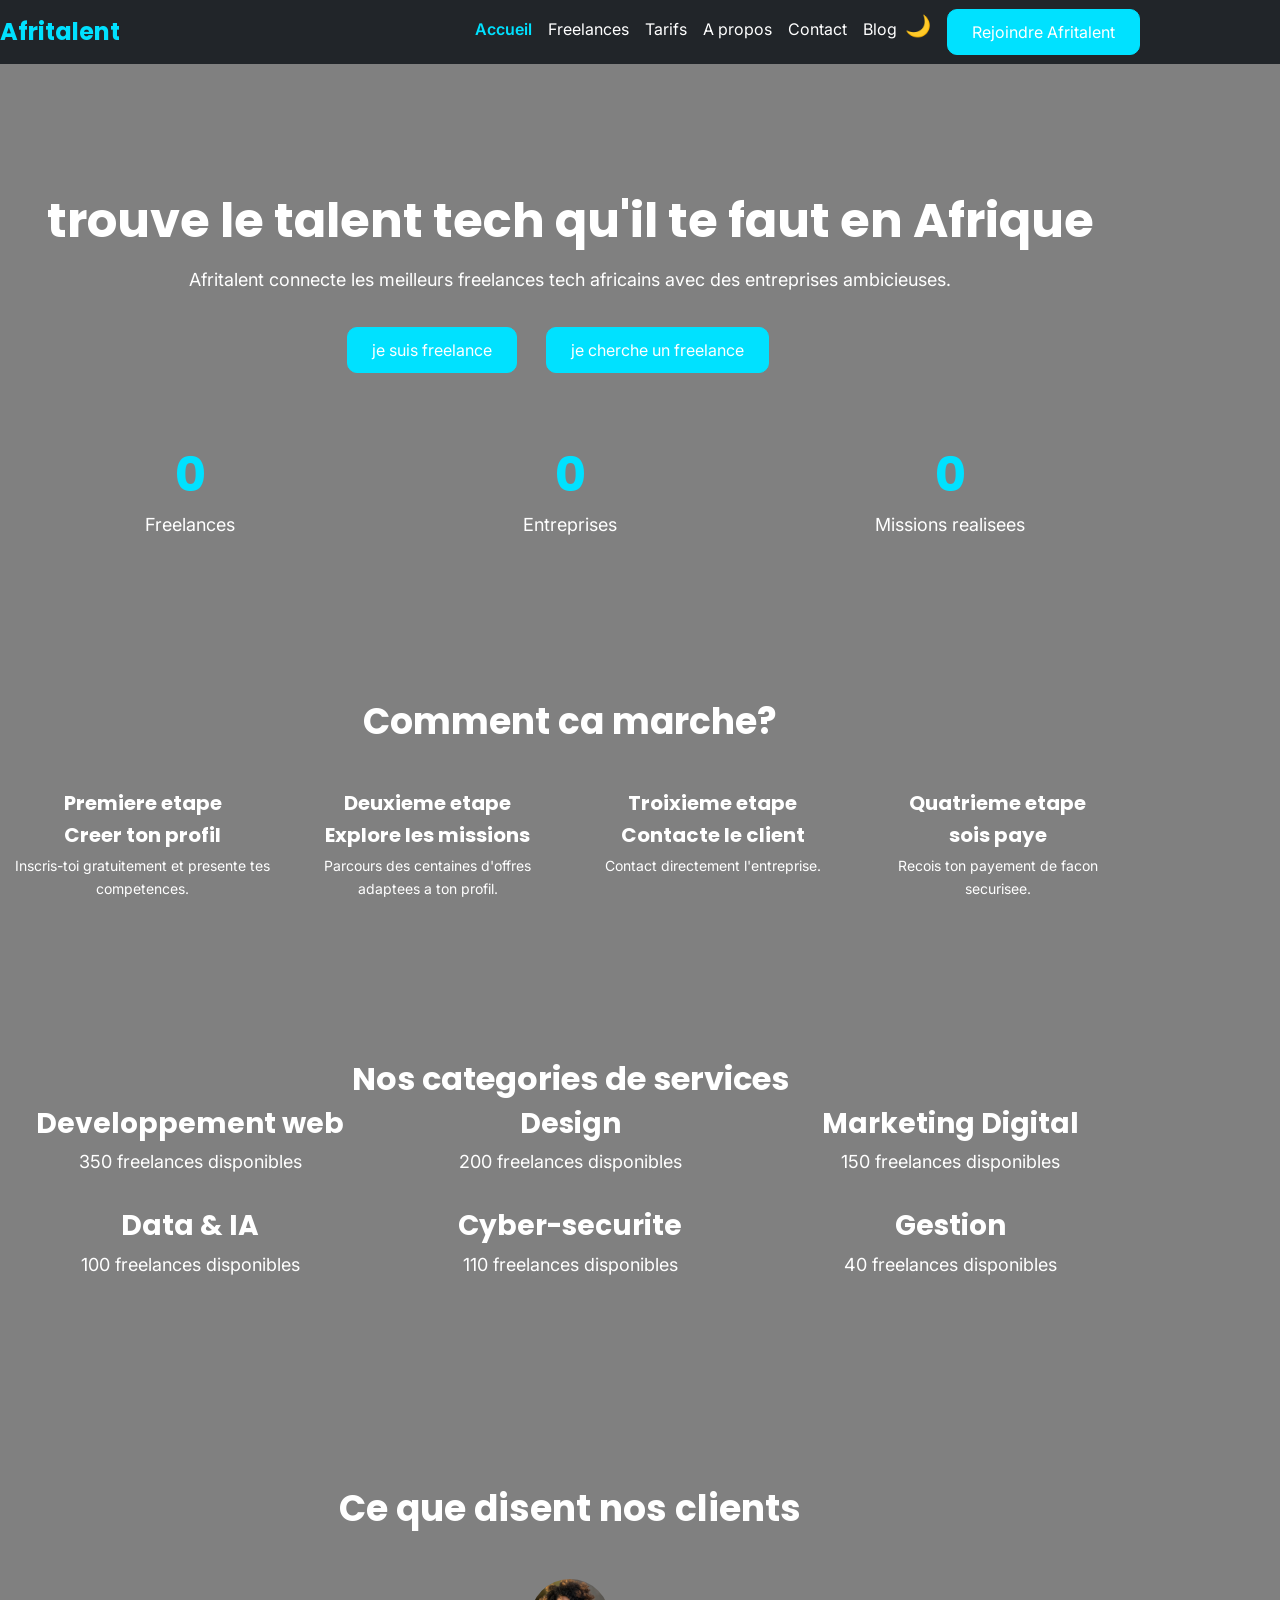
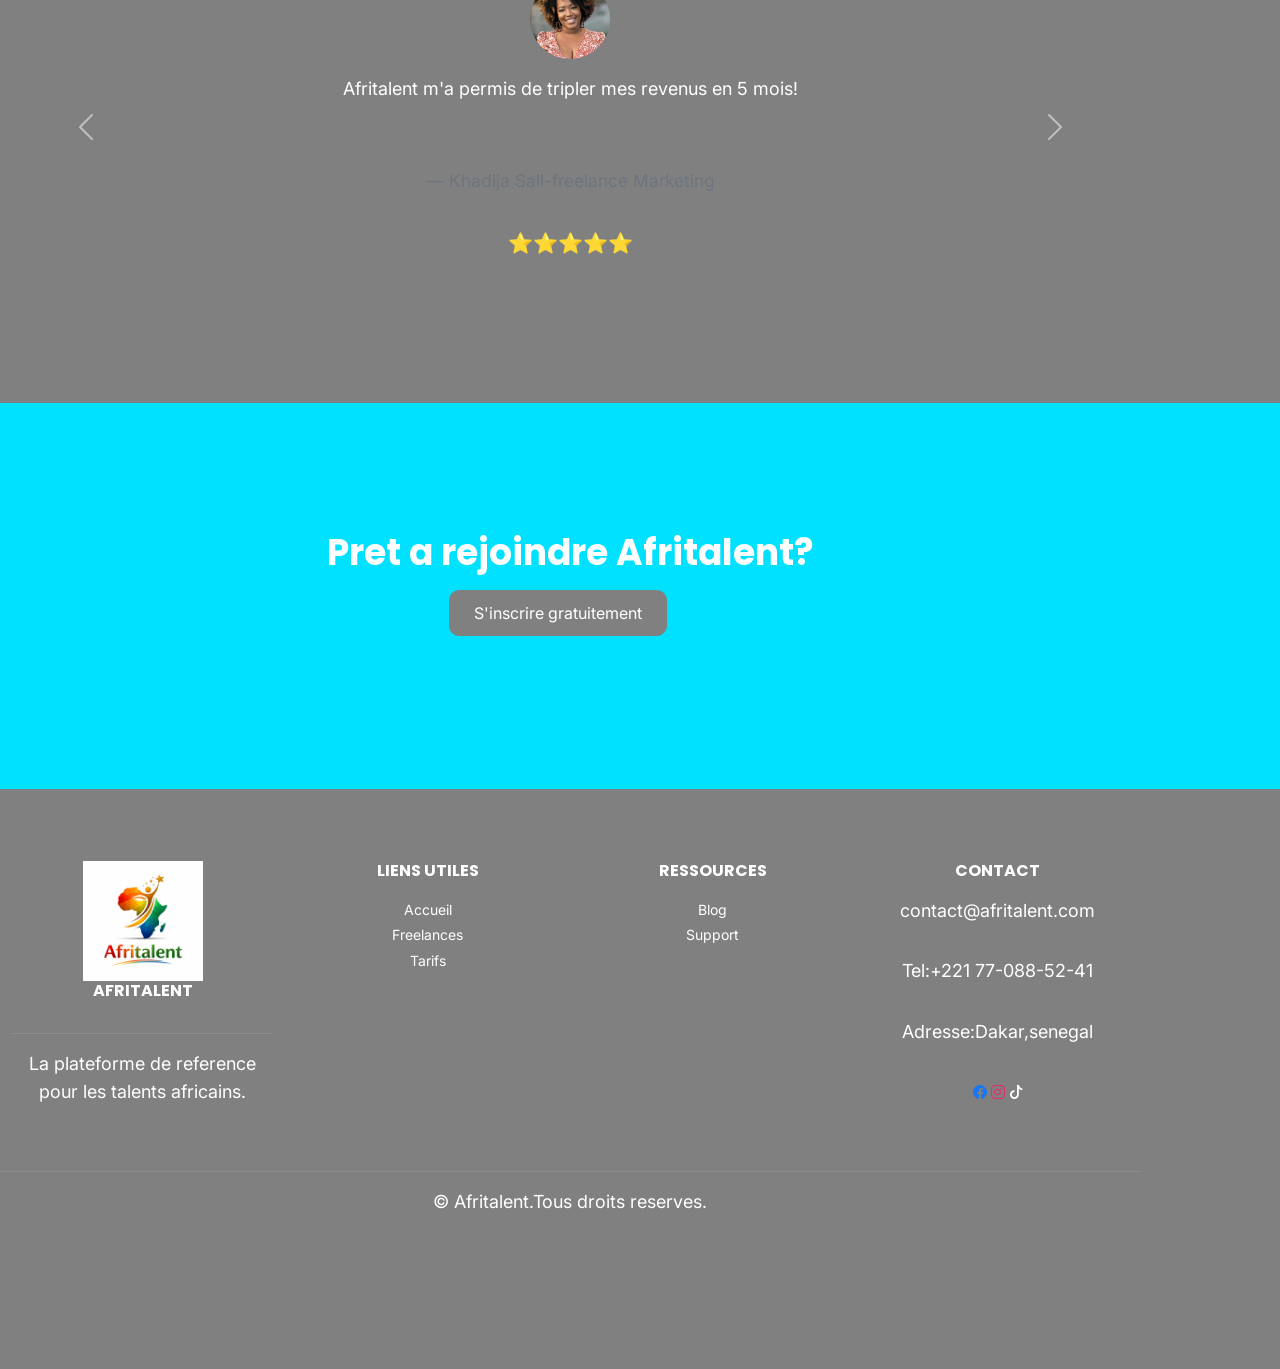
==== index.html @ 12144177 "CSS :variables, typographie, layout general et styles de base" ====
<!DOCTYPE html>
<html lang="fr">
<head>
    <meta charset="UTF-8">
    <meta name="viewport" content="width=device-width, initial-scale=1.0">
    <title>Afritalent-Acceuil</title>
    <link rel="stylesheet" href="https://fonts.googleapis.com/css2?family=poppins:wght@400;600;700&family=Inter:wght@400;500;600&display=swap">
    <link rel="stylesheet" href="https://cdn.jsdelivr.net/npm/bootstrap@5.3.0/dist/css/bootstrap.min.css">
    <link rel="stylesheet" href="https://cdn.jsdelivr.net/npm/bootstrap-icons@1.11.0/font/bootstrap-icons.css">
    <link rel="stylesheet" href="css/style.css">
</head>
<body>
    <header>
    <nav class="navbar navbar-expand-lg navbar-dark bg-dark">
        <div class="container">
            <a class="navbar-brand" href="index.html">Afritalent</a>
            <button class="navbar-toggler" type="button"
            data-bs-toggle="collapse"
            data-bs-target="#navMenu"
            aria-label="toggle navigation">
            <span class="navbar-toggler-icon"></span>
        </button>
        <div class="collapse navbar-collapse" id="navMenu">
            <ul class="navbar-nav ms-auto">
                <li class="nav-item"><a class="nav-link active" href="index.html">Accueil</a></li>
                <li class="nav-item"><a class="nav-link" href="freelances.html">Freelances</a></li>
                <li class="nav-item"><a class="nav-link" href="tarifs.html">Tarifs</a></li>
                <li class="nav-item"><a class="nav-link" href="about.html">A propos</a></li>
                <li class="nav-item"><a class="nav-link" href="contact.html">Contact</a></li>
                <li class="nav-item"><a class="nav-link" href="#">Blog</a></li>
                <li class="nav-item"><button id="darkModeToggle">🌙</button></li>
                <li class="nav-item"><a class="btn btn-primary ms-3" href="#">Rejoindre Afritalent</a></li>
            </ul>
        </div>
        </div>
    </nav>
    </header>
    <main>  <section id="hero">
            <div class="container py-5">
                
                        <h1>trouve le talent tech qu'il te faut en Afrique</h1>
                        <p>Afritalent connecte les meilleurs freelances tech africains avec des entreprises ambicieuses.</p>
                        <a href="freelances.html" class="btn btn-outline-primary"> je suis freelance</a>
                        <a href="freelances.html" class="btn btn-outline-primary">je cherche un freelance</a>
                        <div class="row mt-5">
                            <div class="col-md-4">
                                <h3 class="counter" data-targer="2500">0</h3>
                                <p>Freelances</p>
                                </div>
                                  <div class="col-md-4">
                                <h3 class="counter" data-targer="800">0</h3>
                                <p>Entreprises</p>
                                </div>
                                  <div class="col-md-4">
                                <h3 class="counter" data-targer="12000">0</h3>
                                <p>Missions realisees</p>
                                </div>

                            </div>
                        </div>
                        <section id="comment-ca-marche" >
                            <div class="container" py-5>
                                <h2>Comment ca marche?</h2>
                                <div class="row">
                                    <div class="col-md-3">
                                        <h3>Premiere etape</h3>
                                        <h4>Creer ton profil</h4>
                                        <p>Inscris-toi gratuitement et presente tes competences.</p>
                                        
                                    </div>
                                    <div class="col-md-3">
                                        <h3>Deuxieme etape</h3>
                                        <h4>Explore les missions</h4>
                                        <p>Parcours des centaines d'offres adaptees a ton profil.</p>
                                    </div>
                                    <div class="col-md-3">
                                        <h3>Troixieme etape</h3>
                                        <h4>Contacte le client</h4>
                                        <p>Contact directement l'entreprise.</p>
                                    </div>
                                    
                                    <div class="col-md-3">
                                        <h3>Quatrieme etape</h3>
                                        <h4>sois paye</h4>
                                        <p>Recois ton payement de facon securisee.</p>
                                    </div>
                                </div>
                            </div>
                        </section>
                        <section id="Categories">
                            <div class="container py-5">
                                <h2>Nos categories de services</h2>
                                <div class="row">
                                    <div class="col-md-4">
                                        <h3>Developpement web</h3>
                                        <p>350 freelances disponibles</p>
                                    </div>
                                    <div class="col-md-4">
                                        <h3>Design</h3>
                                        <p>200 freelances disponibles</p>
                                    </div>
                                    <div class="col-md-4">
                                        <h3>Marketing Digital</h3>
                                        <p>150 freelances disponibles</p>
                                    </div>
                                    <div class="col-md-4">
                                        <h3>Data & IA</h3>
                                        <p>100 freelances disponibles</p>
                                    </div>
                                    <div class="col-md-4">
                                        <h3>Cyber-securite</h3>
                                        <p>110 freelances disponibles</p>
                                    </div>
                                    <div class="col-md-4">
                                        <h3>Gestion</h3>
                                        <p>40 freelances disponibles</p>
                                    </div>
                                    
                                </div>
                            </div>
                        </section>
                        <section id="temoignages">
                            <div class="container py-5">
                                <h2>Ce que disent nos clients</h2>
                                <div id="carouseltemoignages" class="carousel slide" data-bs-ride="carousel">
                                    <div class="carousel-inner">
                                        <div class="carousel-item active">
                                            <blockquote class="blockquote text-center">
                                                <img src="images/IMG_7767.jpeg" alt="photo Khadija sall">
                                                <p>Afritalent m'a permis de tripler mes revenus en 5 mois!</p>
                                                <footer class="blockquote-footer">Khadija Sall-freelance Marketing</footer>
                                                <div>⭐⭐⭐⭐⭐</div>
                                            </blockquote>
                                        </div>
                                        <div class="carousel-item">
                                            <blockquote class="blockquote text-center">
                                                <img src="images/IMG_7765.jpeg" alt="photo Moussou Drame">
                                                <p>Afritalent est la meilleure plateforme pour les talents africains.</p>
                                                <footer class="blockquote-footer">Moussou Drame-freelance Data Analyst</footer>
                                            </blockquote>
                                        </div>
                                        <div class="carousel-item">
                                            <blockquote class="blockquote text-center">
                                                <img src="images/IMG_7768.jpeg" alt="photo Pascal Celeste">
                                                <p>On a trouve un developpeur en moins de 48h.</p>
                                                <footer class="blockquote-footer">Pascal celeste-freelance Genie Logiciel</footer>
                                            </blockquote>
                                        </div>
                                    </div>
                                    <button class="carousel-control-prev"data-bs-target="#carouseltemoignages"data-bs-slide="prev">
                                        <span class="carousel-control-prev-icon"></span>
                                    </button>
                                    <button class="carousel-control-next"data-bs-target="#carouseltemoignages"data-bs-slide="next">
                                        <span class="carousel-control-next-icon"></span>
                                    </button>
                                </div>
                            </div>
                        </section>
                        <section id="cta">
                            <div class="container py-5 text-center">
                                <h2>Pret a rejoindre Afritalent?</h2>
                                <a href="contact.html" class="btn btn-primary">S'inscrire gratuitement</a>
                            </div>
                        </section>
    <footer>
        <div class="container py-4">
            <div class="row">
                <div class="col-md-3">
                    <img src="images/DC664157-3EB7-4E74-A8DB-6AE48C035BEC.png" alt="logo Afritalent" width="120">
                    <h5>Afritalent</h5>
                        <p>La plateforme de reference pour les talents africains.</p>
                            </div>
                                 <div class="col-md-3">
                                     <h5>Liens utiles</h5>
                    <ul>
                        <li><a href="index.html">Accueil</a></li>
                        <li><a href="freelances.html">Freelances</a></li>
                        <li><a href="tarifs.html">Tarifs</a></li>
                    </ul>
                </div>
                <div class="col-md-3">
                    <h5>Ressources</h5>
                    <ul>
                        <li><a href="#">Blog</a></li>
                        <li><a href="#">Support</a></li>
                    </ul>
                </div>
                <div class="col-md-3">
                    <h5>Contact</h5>
                    <p>contact@afritalent.com</p>
                    <p>Tel:+221 77-088-52-41</p>
                    <p>Adresse:Dakar,senegal</p>
                    <a href="#"><i class="bi bi-facebook"></i></a>
                    <a href="#"><i class="bi bi-instagram"></i></a>
                    <a href="#"><i class="bi bi-tiktok"></i></a>
                </div>
            </div>
            <p>&copy; <span id="annee"></span> Afritalent.Tous droits reserves.</p>
        </div>
                            
                               
    </footer>
    <script src="https://cdn.jsdelivr.net/npm/bootstrap@5.3.0/dist/js/bootstrap.bundle.min.js"></script>
    <script src="js/main.js"></script>
</body>
</html>
---- css/style.css ----
:root{
    --couleur-primaire:rgb(0, 225, 255);
    --couleur-secondaire:grey;
    --couleur-fond:grey;
    --couleur-texte:#333333;
    --couleur-blanc:#ffffff;
    --police-titre:'poppins',sans-serif;
    --police-corps:'Inter',sans-serif;
    --espacement:16px;
    --rayon-bordure:10px;
    
}
*{
    margin: 0;
    padding: 0;
    box-sizing: border-box;
}
body{
    font-family: var(--police-corps);
    color: var(--couleur-texte);
    background-color:var(--couleur-fond) !important;
    line-height: 1.6;
    overflow-x: hidden !important;
}
.container,
.container-fluid,
.row{
    margin-right: 0 !important;
    padding-right: 0 !important;
    margin-left: 0 !important;
    padding-left: 0 !important;
}
h1, h2, h3, h4, h5{
    font-family: var(--police-titre);
    font-weight: 700;
    color: var(--couleur-blanc);
}
p{
    color: var(--couleur-blanc);
}
a{
    text-decoration: none;
}
img{
    max-width: 100%;
    height: auto;
}
#navbar{
    background-color: var(--couleur-fond) !important;
    padding: 16px 0;
    position: sticky;
    top: 0;
    z-index: 1000;
    transition: all 0.3s ease;
}
.navbar-brand{
    font-family: var(--police-titre);
    font-size: 24px;
    color: var(--couleur-primaire) !important;
    font-weight: 700;
}
.nav-link{
    color: var(--couleur-blanc) !important;
    font-family: var(--police-corps);
    transition: color 0.3s ease;
}
.nav-link:hover{
    color: var(--couleur-primaire) !important;
}
.nav-link.active{
    color: var(--couleur-primaire) !important;
    font-weight: 600;
}
#darkModeToggle{
    background: none;
    border: none;
    font-size: 21px;
    cursor: pointer;
    color: var(--couleur-blanc);
}
.btn-primary,
.btn-outline-primary{
    background-color: var(--couleur-primaire) !important;
    border-color: var(--couleur-primaire) !important;
    color: var(--couleur-blanc) !important;
    border-radius: var(--rayon-bordure);
    padding: 10px 24px;
    font-family: var(--police-corps);
    
}
.btn-primary:hover,
.btn-outline-primary:hover{
    background-color:black!important;
    border-color:black !important ;
}
#hero{
    background-color: var(--couleur-fond);
    padding: 80px 0;
    text-align: center;
    min-height: 70vh;
}
#hero h1{
    font-size: 48px;
    margin-bottom: 16px;
    color: var(--couleur-blanc);
}
#hero p{
    font-size: 18px;
    margin-bottom: 32px;
    color: var(--couleur-blanc);
}
#hero .hero-btns
{
    margin-bottom: 48px;
}#hero .btn{
    margin-right: 25px;
    margin-bottom: 25px;
    
}
.counter{
    color: var(--couleur-primaire);
    font-size: 48px;
    font-weight: 700;
    font-family: var(--police-titre);
}
#comment-ca-marche{
    padding: 80px 0;
    background-color: var(--couleur-fond);
}
#comment-ca-marche h2{
    text-align: center;
    margin-bottom: 48px;
    font-size: 36px;
    color: var(--couleur-blanc);
}
#comment-ca-marche h3,
#comment-ca-marche h4{
    color: var(--couleur-blanc);
    font-size: 20px;
    margin-bottom: 8px;
}
#comment-ca-marche p{
    color: var(--couleur-blanc);
    font-size: 14px;
}
#categories{
    padding: 80px 0;
    background-color: var(--couleur-fond);  
}
#categories h2{
    text-align: center;
    margin-bottom: 48px;
    font-size: 36px;
    color: var(--couleur-blanc);
}
#categories h3{
    color: var(--couleur-blanc);
    font-size: 18px;
    margin-bottom: 8px;
}
#categories p{
    color: var(--couleur-blanc);
    font-size: 14px;
}
#categories .col-md-4{
    text-align: center;
    padding: 24px;
    border-radius: var(--rayon-bordure);
    transition: all 0.3s ease;
    margin-bottom: 16px;
}
#categories .col-md-4:hover{
    background-color: var(--couleur-primaire);
}
#temoignages{
    padding: 80px 0;
    background-color: var(--couleur-fond);
    text-align: center;
}
#temoignages h2{
    margin-bottom: 48px;
    font-size: 36px;
    color: var(--couleur-blanc);
}
#temoignages p{
    color: var(--couleur-blanc);
}
#temoignages img{
    width: 80px;
    height: 80px;
    border-radius:50% ;
    object-fit: cover;
    margin-bottom: 16px;
}
#cta{
    padding: 80px 0;
    background-color: var(--couleur-primaire);
    text-align: center;
}
#cta h2{
    font-size: 36px;
    margin-bottom: 16px;
    color: var(--couleur-blanc);
}
#cta p{
    font-size: 18px;
    margin-bottom: 32px;
    color: var(--couleur-blanc);
}
#cta .btn-primary{
    background-color: var(--couleur-fond) !important;
    border-color:var(--couleur-fond) !important;
    color: var(--couleur-blanc) !important;
    gap: 500px;
}
#cta .btn-primary:hover{
    background-color:black;
    border-color:black;
}
#grille-freelances{
    padding: 80px 0;
    background-color: var(--couleur-fond);
}
#grille-freelances h2{
    text-align: center;
    margin-bottom: 48px;
    color: var(--couleur-blanc);
}
.card{
    background-color: var(--couleur-fond);
    color: var(--couleur-blanc);
}



.card-freelance .card{
     border-radius: var(--rayon-bordure);
    overflow: hidden;
    transition: all 0.3s ease;
    margin-bottom: 24px;
    background-color:rgba(255, 255, 255, 0.1);
    
}
.card-freelance .card:hover{
    transform: translateY(-5px);
    box-shadow: 0 8px 24px rgba(0, 0, 0, 0.3);
}

 .card-img-top{
 
    height: 180px !important;
    object-fit: cover !important;
    object-position: center center ;
}

#photopascale{
    object-position: center 5%!important;
}
#photoaissatou{
    object-position: center 20% !important;
}
#photoomar{
    object-position: center 10% !important;
}
#photofatou{
    object-position: center 5% !important;
}
.carte-freelance .card{
    height: 100% !important;
    background-color: var(--couleur-fond) !important;
    border: 1px solid rgba(255, 255, 255, 0.2) !important;
}
.carte-freelance .card-boby{
    background-color: var(--couleur-fond) !important;
}
.carte-freelance .card-title,
.carte-freelance h6,
.carte-freelance .card-text,
.carte-freelance p{
    color: var(--couleur-blanc) !important;
}


#plans{
    padding: 80px 0;
    background-color: var(--couleur-fond);
}
#plans h2{
    text-align: center;
    margin-bottom: 48px;
    color: var(--couleur-blanc);
}
#plans .card{
    border-radius: var(--rayon-bordure);
    margin-bottom: 24px;
    transition: all 0.3s ease;
    background-color: rgba(2555, 255, 255, 0.1);
    color: var(--couleur-blanc);
}
#plans .card:hover{
    transform: translateY(-5px);
    box-shadow: 0 8px 24px rgba(0, 0, 0, 0.3);
}
#plans h3,
#plans h2{
    color: var(--couleur-blanc);
}
#plans li{
    color: var(--couleur-blanc);
}
#FAQ{
    padding: 80px 0;
    background-color: var(--couleur-fond);
}
#FAQ h2{
    text-align: center;
    margin-bottom: 48px;
    color: var(--couleur-blanc);
}
.accordion-item{
    background-color: rgba(2555, 255, 255, 0.1);
    border: 1px solid rgba(2555, 255, 255, 0.1);
    margin-bottom: 8px;
    border-radius: var(--rayon-bordure) !important;
}
.accordion-button{
    background-color:transparent ;
    color: var(--couleur-blanc);
    font-weight: 600;
}
.accordion-body{
    color: var(--couleur-blanc);
}
#histoire{
    padding: 80px 0;
    background-color: var(--couleur-fond);
}
#histoire h2{
    color: var(--couleur-blanc);
    margin-bottom: 24px;
}
#histoire p{
    color: var(--couleur-blanc);
    font-size: 16px;
}
#histoire img{
    border-radius: var(--rayon-bordure);
    width: 100%;
    height: 300px;
    object-fit: cover;
}
#equipe{
    padding: 80px 0;
    background-color: var(--couleur-fond);
}
#equipe h2{
    text-align: center;
    margin-bottom: 48px;
    color: var(--couleur-blanc);
}
#equipe .card{
    border-bottom: var(--rayon-bordure);
    transition: all 0.3 ease;
    margin-bottom: 24px;
    background-color: rgba(2555, 255, 255, 0.1);
}
#equipe .card:hover{
    transform: translateY(-5px);
    box-shadow:0 8px 24px rgba(0, 0, 0, 0.3);
}
#equipe .card-img-top{
    width: 100%;
    height: 200px;
    object-fit: cover;
}
#equipe h5{
    color: var(--couleur-blanc);
    text-align: center;
}
#equipe p{
    color: var(--couleur-blanc);
    text-align: center;
}
#valeurs{
    padding: 80px 0;
    background-color: var(--couleur-fond);
}
#valeurs h2{
    text-align: center;
    margin-bottom: 48px;
    color: var(--couleur-blanc);
}
#valeurs h4{
    color: var(--couleur-blanc);
    margin-bottom: 8px;
}
#valeurs p{
    color: var(--couleur-blanc);
}
#valeurs .col-md-3{
    text-align: center;
    padding: 24px;
}
#chiffres{
    padding: 80px 0;
    background-color: var(--couleur-fond);
    text-align: center;
}
#chiffres h2{
    margin-bottom: 48px;
    color: var(--couleur-blanc);
}
#chiffres .counter{
    color: var(--couleur-primaire);
    font-size: 48px;
    font-weight: 700;
}
#chiffres p{
    color: var(--couleur-blanc);
}
#contact{
    padding: 80px, 0;
    background-color: var(--couleur-fond);
}
#contact h2{
    color: var(--couleur-blanc);
    margin-bottom: 24px;
}
#contact p{
    color:var(--couleur-blanc);
}
#contact label{
    color: var(--couleur-blanc);
    font-weight: 600;
    margin-bottom: 8px;
}
#contact .form-control{
    border-radius: var(--rayon-bordure);
    border: 1px solid rgba(2555, 255, 255, 0.3);
    padding: 10px;
    margin-bottom: 8px;
    background-color: rgba(2555, 255, 255, 0.1);
    color: var(--couleur-blanc);
}
#contact .form-control:focus{
    border-color: var(--couleur-primaire);
    box-shadow: 0 0 0 3px rgba(2555,140, 0, 0.2);
}
.erreur{
    color: red;
    font-family: 12pxj
}
#contact iframe{
    border-radius: var(--rayon-bordure);
    width: 100%;
    height: 300px;
}
footer{
    background-color: var(--couleur-fond);
    padding: 48px 0 16px;
}
footer h5{
    color: var(--couleur-blanc);
    margin-bottom: 16px;
    font-size: 16px;
    text-transform: uppercase;
}
footer ul{
    list-style: none;
    padding: 0;
}
footer a{
    color: var(--couleur-blanc) !important;
    font-size: 14px;
    transition: color o.3s ease;
}
footer a:hover{
    color: var(--couleur-primaire) !important;
}
.bi-facebook{color:
    #1877f2;}
.bi-instagram{color: 
    #e1306c;}
 .bi-tiktok{color:
    var(--couleur-blanc);}
footer p:last-child{
    text-align: center;
    font-size: 12px;
    color: rgba(2555, 255, 255, 0.5);
    border-top: 1px solid rgba(2555, 255, 255, 0.1);
    padding-top: 16px;
    margin-top: 32px;
}
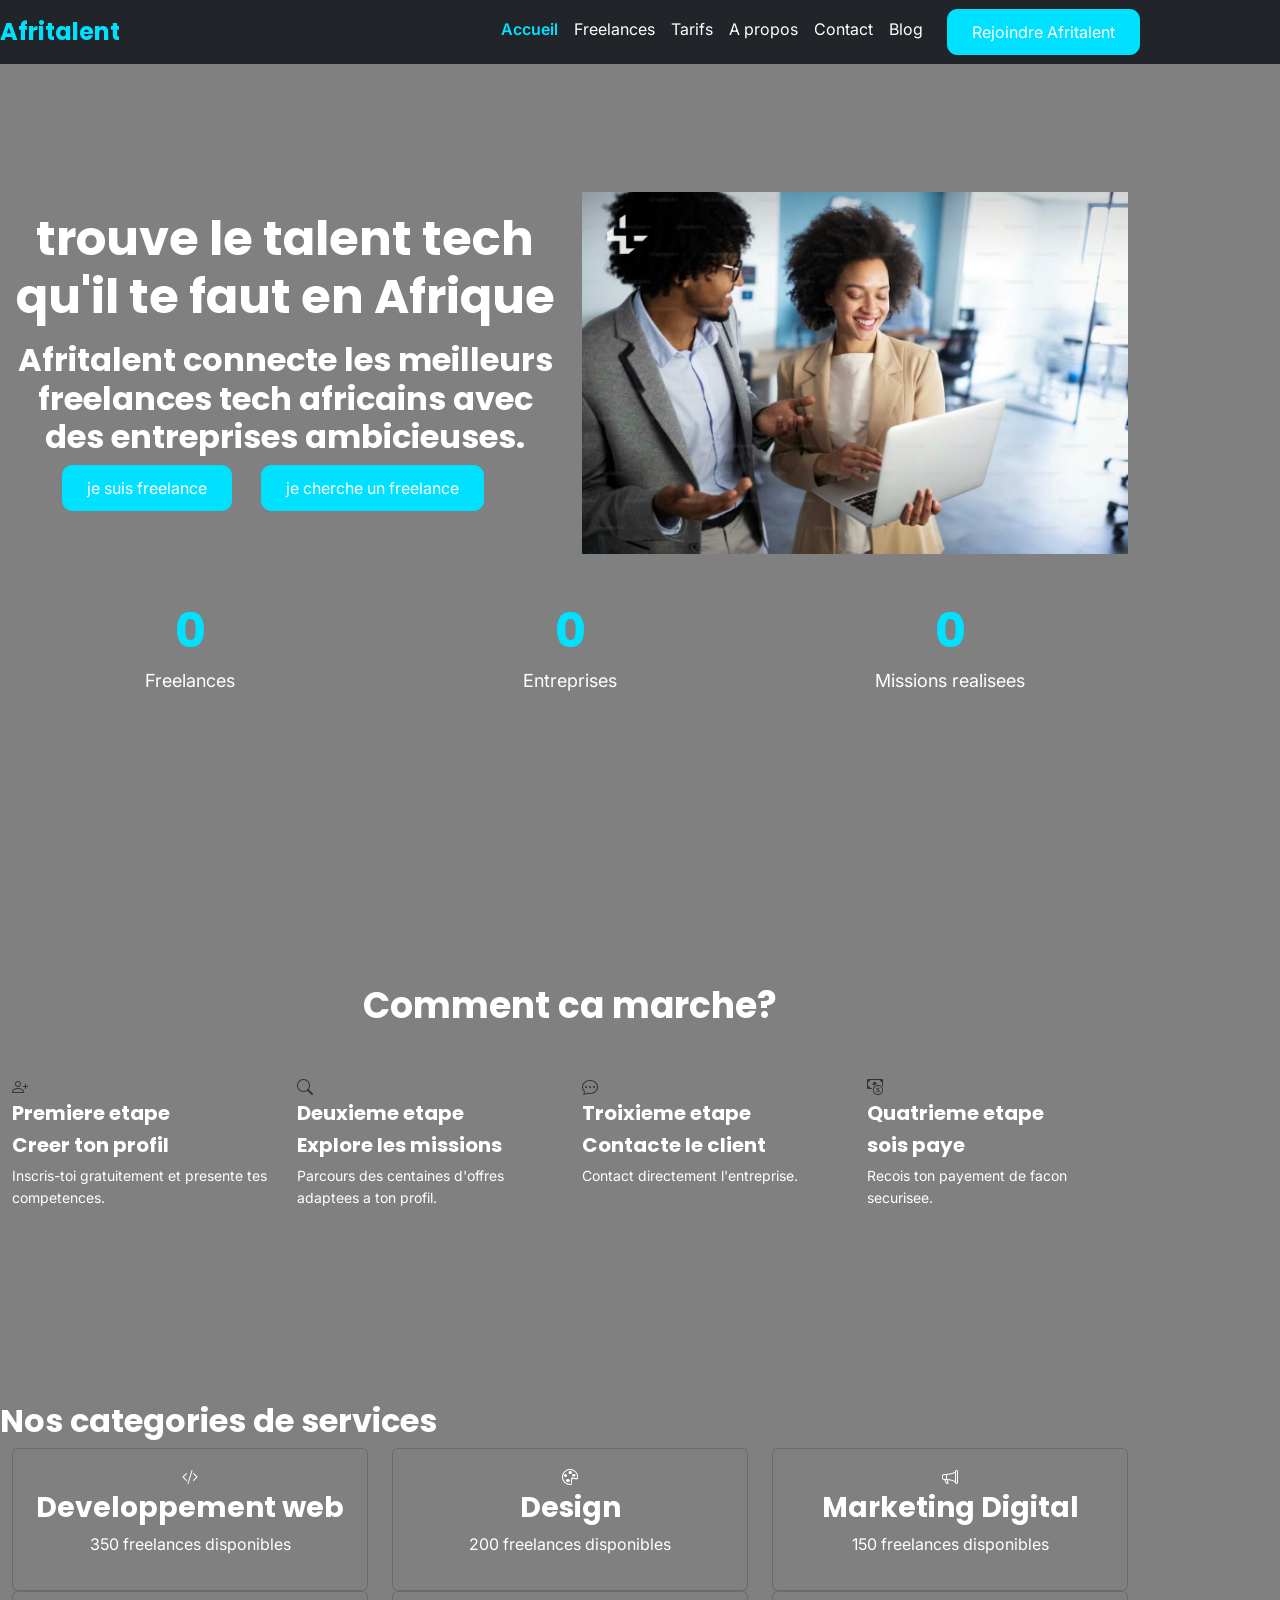
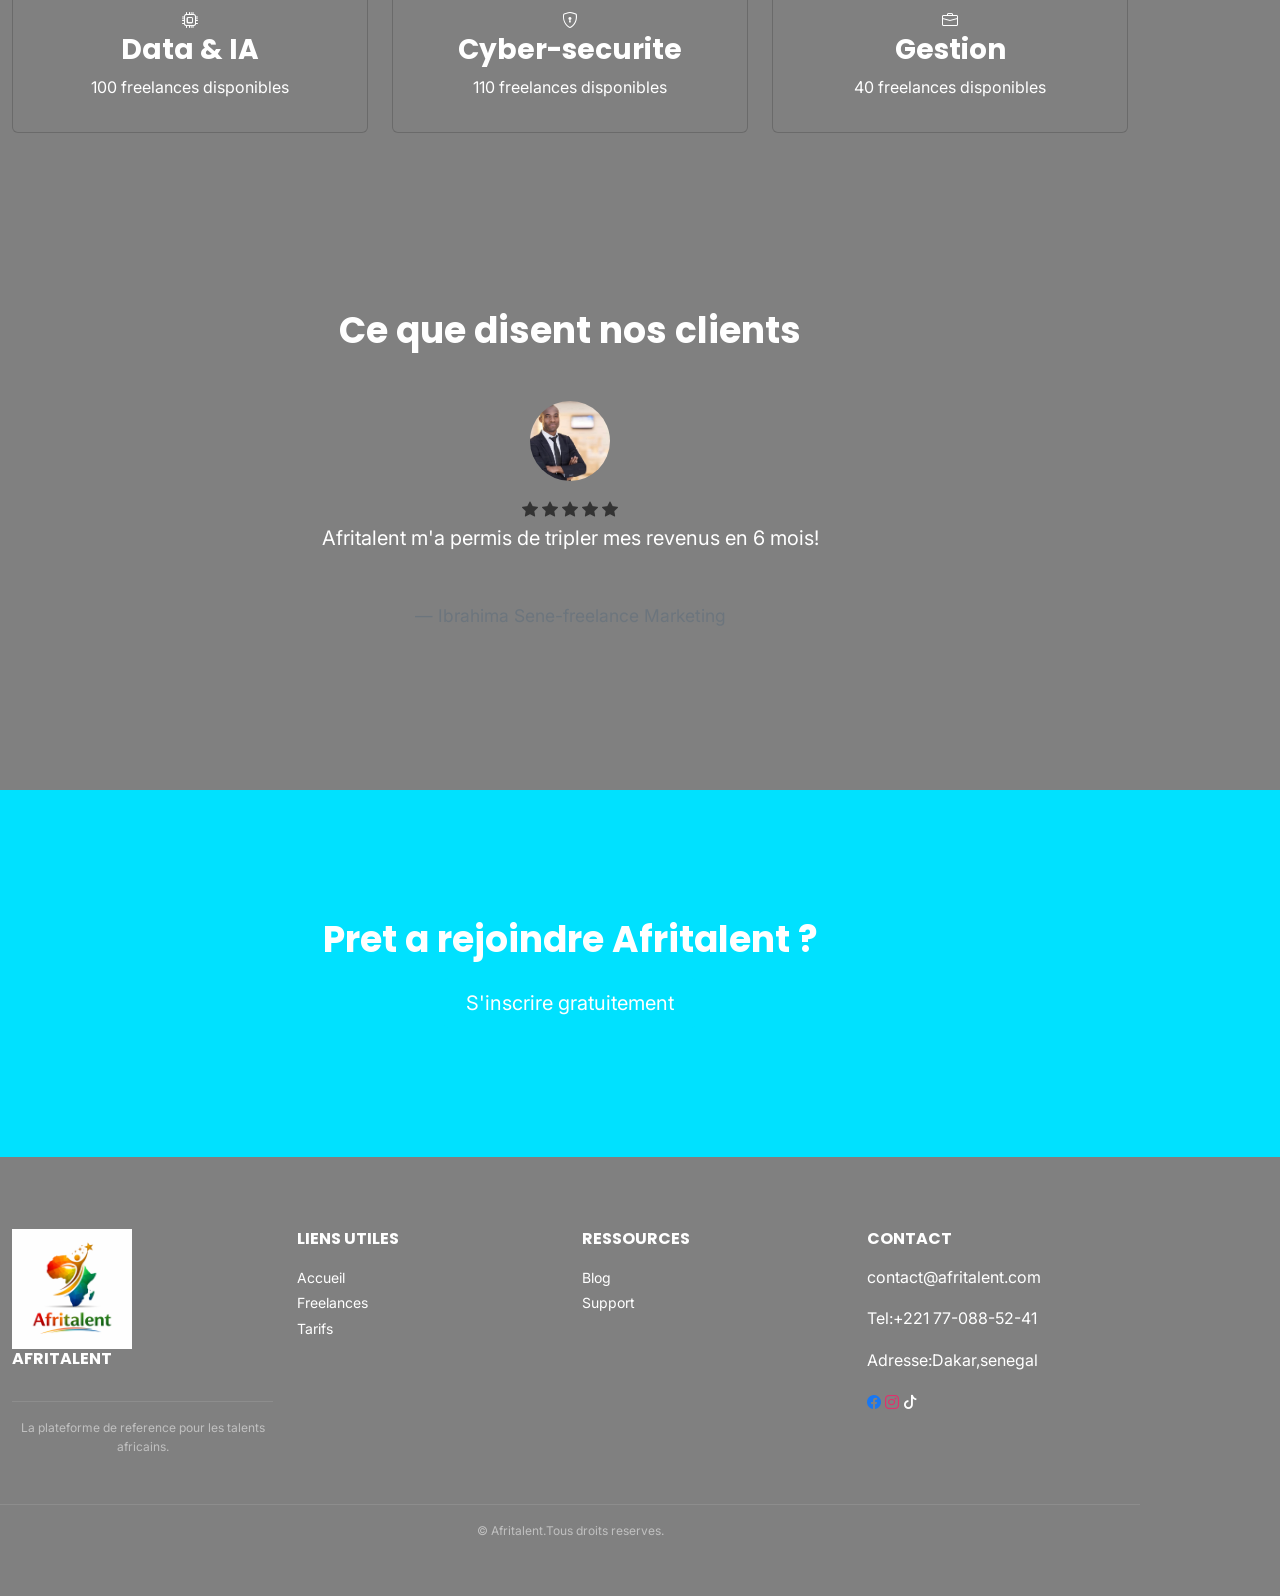
==== commit d298015c: "CSS :variables, typographie, layout general et styles de base" ====
--- a/index.html
+++ b/index.html
@@ -26,142 +26,193 @@
                 <li class="nav-item"><a class="nav-link" href="freelances.html">Freelances</a></li>
                 <li class="nav-item"><a class="nav-link" href="tarifs.html">Tarifs</a></li>
                 <li class="nav-item"><a class="nav-link" href="about.html">A propos</a></li>
+
                 <li class="nav-item"><a class="nav-link" href="contact.html">Contact</a></li>
                 <li class="nav-item"><a class="nav-link" href="#">Blog</a></li>
-                <li class="nav-item"><button id="darkModeToggle">🌙</button></li>
-                <li class="nav-item"><a class="btn btn-primary ms-3" href="#">Rejoindre Afritalent</a></li>
+                <li class="nav-item"><a class="btn btn-primary ms-3" href="contact.html">Rejoindre Afritalent</a></li>
             </ul>
         </div>
         </div>
     </nav>
     </header>
-    <main>  <section id="hero">
+    <main>
+        <section id="hero">
             <div class="container py-5">
-                
+                <div class="row align-items-center">
+                    <div class="col-md-6">
                         <h1>trouve le talent tech qu'il te faut en Afrique</h1>
-                        <p>Afritalent connecte les meilleurs freelances tech africains avec des entreprises ambicieuses.</p>
-                        <a href="freelances.html" class="btn btn-outline-primary"> je suis freelance</a>
+                        <h2>Afritalent connecte les meilleurs freelances tech africains avec des entreprises ambicieuses.</h2>
+                        <a href="tarifs.html" class="btn btn-outline-primary"> je suis freelance</a>
                         <a href="freelances.html" class="btn btn-outline-primary">je cherche un freelance</a>
-                        <div class="row mt-5">
-                            <div class="col-md-4">
-                                <h3 class="counter" data-targer="2500">0</h3>
-                                <p>Freelances</p>
-                                </div>
-                                  <div class="col-md-4">
-                                <h3 class="counter" data-targer="800">0</h3>
-                                <p>Entreprises</p>
-                                </div>
-                                  <div class="col-md-4">
-                                <h3 class="counter" data-targer="12000">0</h3>
-                                <p>Missions realisees</p>
-                                </div>
+                    </div>
+                    <div class="col-md-6">
+                        <img src="images/IMG_7585 (1).jpeg" alt="freelance africain travaillant sur un ordinateur" class="img-fluid">
+                    </div>
+                </div>        
+                    <div class="row mt-5">
+                        <div class="col-md-4">
+                            <h3 class="counter" data-target="2500">0</h3>
+                            <p>Freelances</p>
+                        </div>
 
-                            </div>
+                        <div class="col-md-4">
+                            <h3 class="counter" data-target="800">0</h3>
+                            <p>Entreprises</p>
                         </div>
-                        <section id="comment-ca-marche" >
-                            <div class="container" py-5>
-                                <h2>Comment ca marche?</h2>
-                                <div class="row">
-                                    <div class="col-md-3">
-                                        <h3>Premiere etape</h3>
-                                        <h4>Creer ton profil</h4>
-                                        <p>Inscris-toi gratuitement et presente tes competences.</p>
-                                        
-                                    </div>
-                                    <div class="col-md-3">
-                                        <h3>Deuxieme etape</h3>
-                                        <h4>Explore les missions</h4>
-                                        <p>Parcours des centaines d'offres adaptees a ton profil.</p>
-                                    </div>
-                                    <div class="col-md-3">
-                                        <h3>Troixieme etape</h3>
-                                        <h4>Contacte le client</h4>
-                                        <p>Contact directement l'entreprise.</p>
-                                    </div>
-                                    
-                                    <div class="col-md-3">
-                                        <h3>Quatrieme etape</h3>
-                                        <h4>sois paye</h4>
-                                        <p>Recois ton payement de facon securisee.</p>
-                                    </div>
-                                </div>
-                            </div>
-                        </section>
-                        <section id="Categories">
-                            <div class="container py-5">
-                                <h2>Nos categories de services</h2>
-                                <div class="row">
-                                    <div class="col-md-4">
-                                        <h3>Developpement web</h3>
-                                        <p>350 freelances disponibles</p>
-                                    </div>
-                                    <div class="col-md-4">
-                                        <h3>Design</h3>
-                                        <p>200 freelances disponibles</p>
-                                    </div>
-                                    <div class="col-md-4">
-                                        <h3>Marketing Digital</h3>
-                                        <p>150 freelances disponibles</p>
-                                    </div>
-                                    <div class="col-md-4">
-                                        <h3>Data & IA</h3>
-                                        <p>100 freelances disponibles</p>
-                                    </div>
-                                    <div class="col-md-4">
-                                        <h3>Cyber-securite</h3>
-                                        <p>110 freelances disponibles</p>
-                                    </div>
-                                    <div class="col-md-4">
-                                        <h3>Gestion</h3>
-                                        <p>40 freelances disponibles</p>
-                                    </div>
-                                    
-                                </div>
-                            </div>
-                        </section>
-                        <section id="temoignages">
-                            <div class="container py-5">
-                                <h2>Ce que disent nos clients</h2>
-                                <div id="carouseltemoignages" class="carousel slide" data-bs-ride="carousel">
-                                    <div class="carousel-inner">
-                                        <div class="carousel-item active">
-                                            <blockquote class="blockquote text-center">
-                                                <img src="images/IMG_7767.jpeg" alt="photo Khadija sall">
-                                                <p>Afritalent m'a permis de tripler mes revenus en 5 mois!</p>
-                                                <footer class="blockquote-footer">Khadija Sall-freelance Marketing</footer>
-                                                <div>⭐⭐⭐⭐⭐</div>
-                                            </blockquote>
-                                        </div>
-                                        <div class="carousel-item">
-                                            <blockquote class="blockquote text-center">
-                                                <img src="images/IMG_7765.jpeg" alt="photo Moussou Drame">
-                                                <p>Afritalent est la meilleure plateforme pour les talents africains.</p>
-                                                <footer class="blockquote-footer">Moussou Drame-freelance Data Analyst</footer>
-                                            </blockquote>
-                                        </div>
-                                        <div class="carousel-item">
-                                            <blockquote class="blockquote text-center">
-                                                <img src="images/IMG_7768.jpeg" alt="photo Pascal Celeste">
-                                                <p>On a trouve un developpeur en moins de 48h.</p>
-                                                <footer class="blockquote-footer">Pascal celeste-freelance Genie Logiciel</footer>
-                                            </blockquote>
-                                        </div>
-                                    </div>
-                                    <button class="carousel-control-prev"data-bs-target="#carouseltemoignages"data-bs-slide="prev">
-                                        <span class="carousel-control-prev-icon"></span>
-                                    </button>
-                                    <button class="carousel-control-next"data-bs-target="#carouseltemoignages"data-bs-slide="next">
-                                        <span class="carousel-control-next-icon"></span>
-                                    </button>
-                                </div>
-                            </div>
-                        </section>
-                        <section id="cta">
-                            <div class="container py-5 text-center">
-                                <h2>Pret a rejoindre Afritalent?</h2>
-                                <a href="contact.html" class="btn btn-primary">S'inscrire gratuitement</a>
-                            </div>
-                        </section>
+                        <div class="col-md-4">
+                            <h3 class="counter" data-target="12000">0</h3>
+                            <p>Missions realisees</p>
+                        </div>
+                    </div>
+            </div>
+        </section>
+                <section id="comment-ca-marche">
+                    <div class="container py-5">
+                        <h2>Comment ca marche?</h2>
+                            <div class="row">
+                                <div class="col-md-3">
+                                    <i class="bi bi-person-plus"></i>
+                                    <h3>Premiere etape</h3>
+                                    <h4>Creer ton profil</h4>
+                                    <p>Inscris-toi gratuitement et presente tes competences.</p>
+                                </div>
+                                <div class="col-md-3">
+                                    <i class=" bi-search"></i>
+                                    <h3>Deuxieme etape</h3>
+                                    <h4>Explore les missions</h4>
+                                    <p>Parcours des centaines d'offres adaptees a ton profil.</p>
+                                </div>
+                                <div class="col-md-3">
+                                    <i class="bi-chat-dots"></i>
+                                    <h3>Troixieme etape</h3>
+                                    <h4>Contacte le client</h4>
+                                    <p>Contact directement l'entreprise.</p>
+                                </div>
+                                <div class="col-md-3">
+                                    <i class="bi-cash-coin"></i>
+                                    <h3>Quatrieme etape</h3>
+                                    <h4>sois paye</h4>
+                                    <p>Recois ton payement de facon securisee.</p>
+                                </div>
+                            </div>
+                    </div>
+                </section>
+                <section id="Categories">
+                    <div class="container py-5">
+                        <h2>Nos categories de services</h2>
+                            <div class="row">
+                                <div class="col-md-4">
+                                    <div class="card">
+                                        <div class="card-body text-center">
+                                            <i class="bi bi-code-slash"></i>
+                                            <h3>Developpement web</h3>
+                                            <p>350 freelances disponibles</p>
+                                        </div>
+                                    </div>
+                                </div>
+                                <div class="col-md-4">
+                                    <div class="card">
+                                        <div class="card-body text-center">
+                                            <i class="bi bi-palette"></i>
+                                            <h3>Design</h3>
+                                            <p>200 freelances disponibles</p>
+                                        </div>
+                                    </div>
+                                </div>
+                                <div class="col-md-4">
+                                    <div class="card">
+                                        <div class="card-body text-center">
+                                            <i class="bi bi-megaphone"></i>
+                                            <h3>Marketing Digital</h3>
+                                            <p>150 freelances disponibles</p>
+                                        </div>
+                                    </div>
+                                </div>
+                                <div class="col-md-4">
+                                    <div class="card">
+                                        <div class="card-body text-center">
+                                            <i class="bi bi-cpu"></i>
+                                            <h3>Data & IA</h3>
+                                            <p>100 freelances disponibles</p>
+                                        </div>
+                                    </div>
+                                </div>
+                                <div class="col-md-4">
+                                    <div class="card">
+                                        <div class="card-body text-center">
+                                            <i class="bi bi-shield-lock"></i>
+                                            <h3>Cyber-securite</h3>
+                                            <p>110 freelances disponibles</p>
+                                        </div>
+                                    </div>
+                                </div>
+                                <div class="col-md-4">
+                                    <div class="card">
+                                        <div class="card-body text-center">
+                                            <i class="bi bi-briefcase"></i>
+                                            <h3>Gestion</h3>
+                                            <p>40 freelances disponibles</p>
+                                        </div>
+                                    </div>
+                                </div>
+                            </div>
+                    </div>
+                </section>
+                <section id="temoignages">
+                    <div class="container py-5">
+                        <h2>Ce que disent nos clients</h2>
+                        <div class="text-center">
+                            <img src="images/IMG_7587.jpeg" alt="Photo de ibrahima sene " width="80px">
+                            <div>
+                                <i class="bi bi-star-fill"></i>
+                                <i class="bi bi-star-fill"></i>
+                                <i class="bi bi-star-fill"></i>
+                                <i class="bi bi-star-fill"></i>
+                                <i class="bi bi-star-fill"></i>
+                            </div>
+                            <blockquote class="blockquote text-center">
+                                <p>Afritalent m'a permis de tripler mes revenus en 6 mois!</p>
+                                <footer class="blockquote-footer">Ibrahima Sene-freelance Marketing</footer>
+                            </blockquote>
+                        </div>    
+                            <div class="carousel-item">
+                                <img src="images/IMG_7588.jpeg" alt="photo de seydina sow" width="80px">
+                                <div>
+                                    <i class="bi bi-star-fill"></i>
+                                    <i class="bi bi-star-fill"></i>
+                                    <i class="bi bi-star-fill"></i>
+                                    <i class="bi bi-star-fill"></i>
+                                    <i class="bi bi-star-fill"></i>
+                                </div>
+                                <blockquote class="blockquote text-center">
+                                    <p>On a trouve un developpeur excellent en moins de 48h.</p>
+                                    <footer class="blockquote-footer">Seydina Sow-freelance Data Analyst</footer>
+                                </blockquote>
+                            </div>
+                            <div class="carousel-item">
+                                <img src="images/IMG_7581.jpeg" alt="Photo de elhadj malick " width="80px">
+                                <div>
+                                    <i class="bi bi-star-fill"></i>
+                                    <i class="bi bi-star-fill"></i>
+                                    <i class="bi bi-star-fill"></i>
+                                    <i class="bi bi-star-fill"></i>
+                                    <i class="bi bi-star-fill"></i>
+                                </div>
+                                <blockquote class="blockquote text-center">
+                                    <p>La meilleure plateforme pour les talents africains.</p>
+                                    <footer class="blockquote-footer">Elhadj Malick</footer>
+                                </blockquote>
+                            </div>
+                    </div>
+                </section>
+                <section id="cta">
+                    <div class="container py-5 text-center">
+                        <h2>Pret a rejoindre Afritalent ?</h2>
+                        <a href="contact.html" class="btn btn-outline-primary btn-lg">S'inscrire gratuitement</a>
+                    </div>
+                </section>
+                     
+    </main>                 
     <footer>
         <div class="container py-4">
             <div class="row">
@@ -195,7 +246,9 @@
                     <a href="#"><i class="bi bi-tiktok"></i></a>
                 </div>
             </div>
-            <p>&copy; <span id="annee"></span> Afritalent.Tous droits reserves.</p>
+
+            <p>&copy; <span id="annee"></span>
+            Afritalent.Tous droits reserves.</p>
         </div>
                             
                                
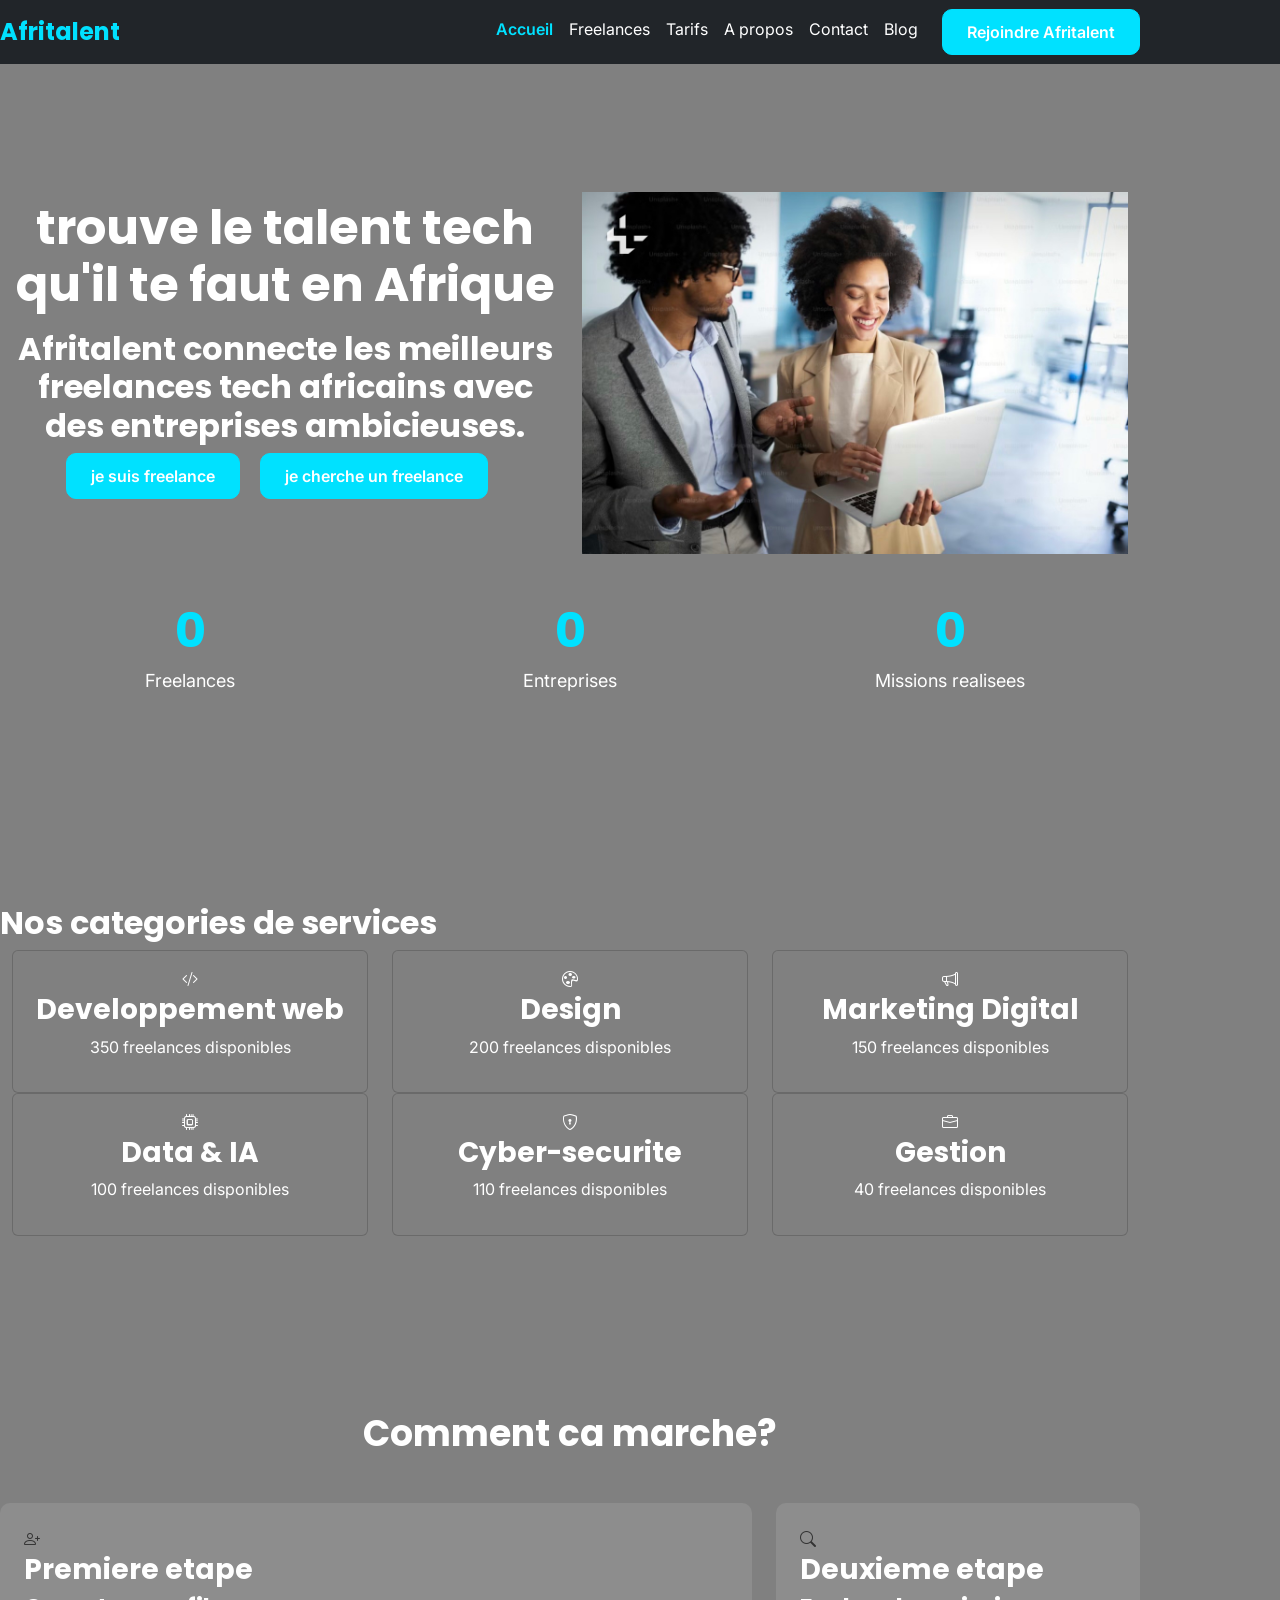
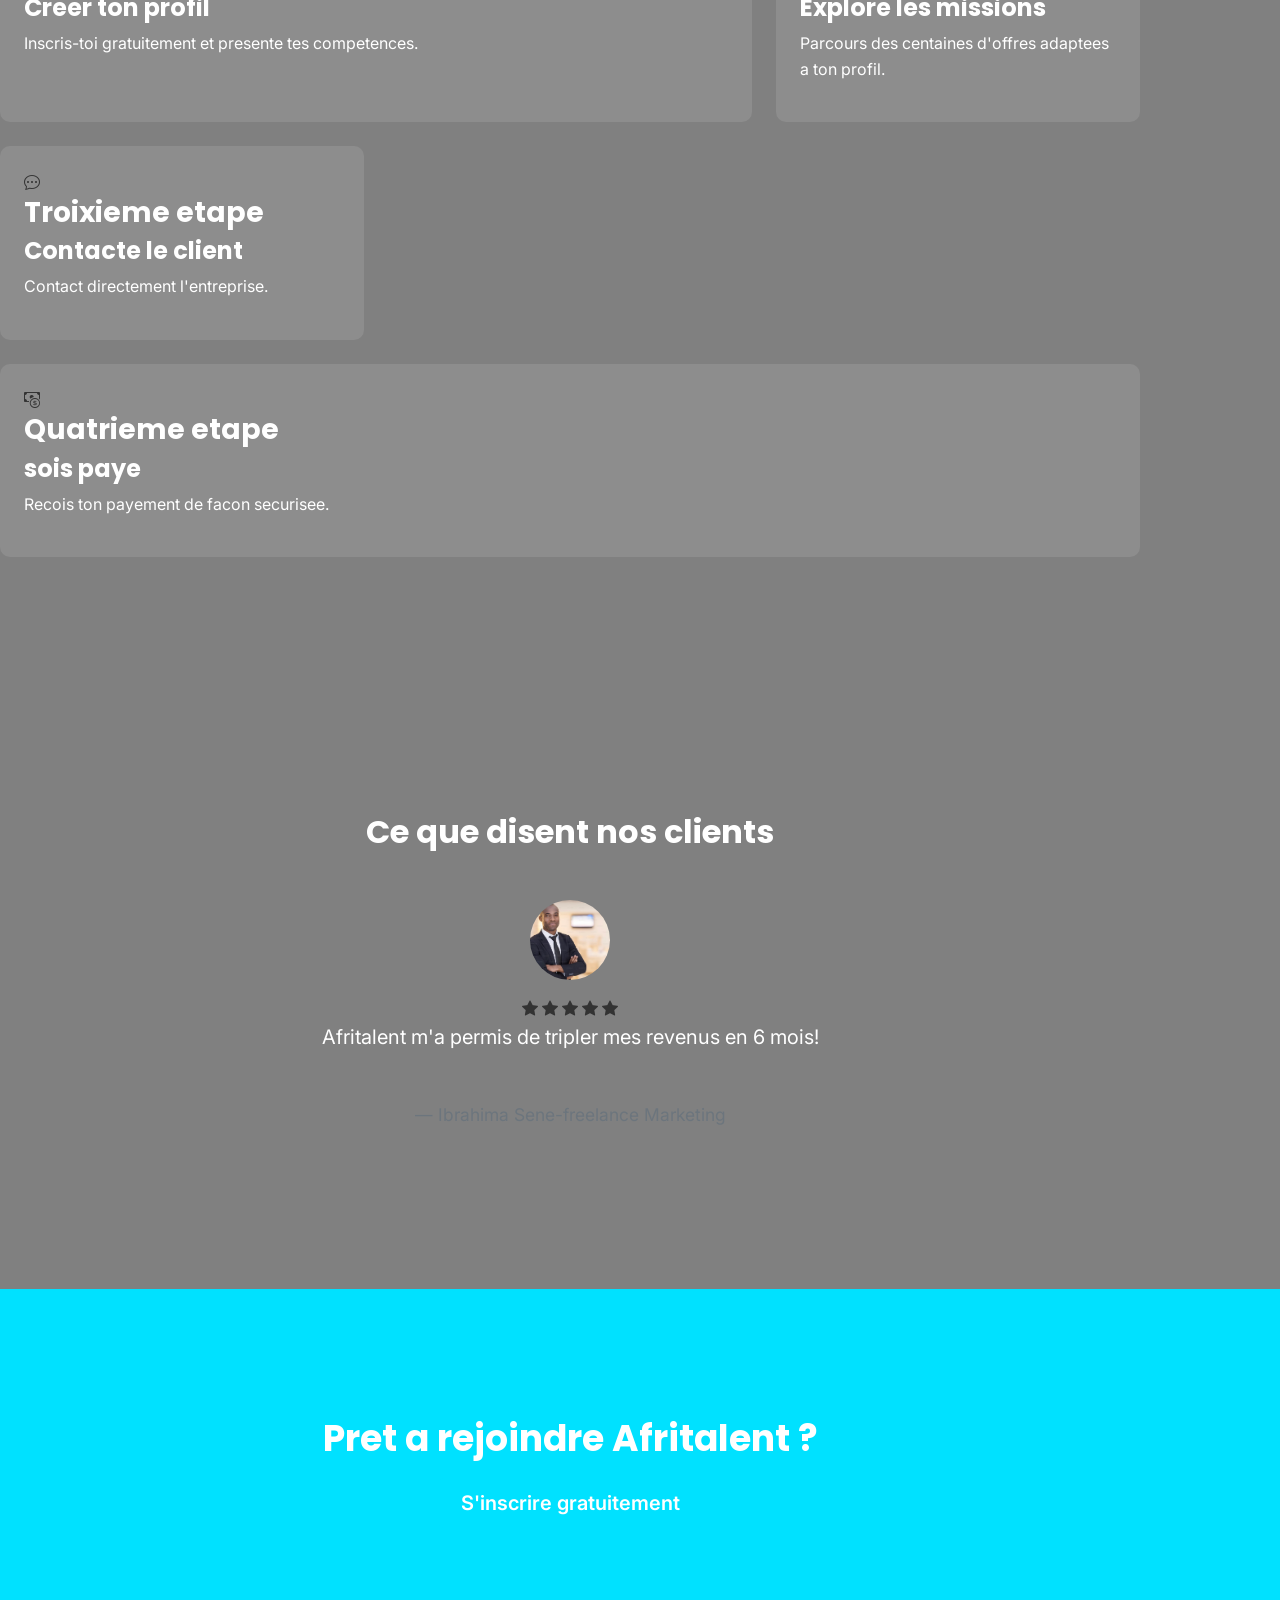
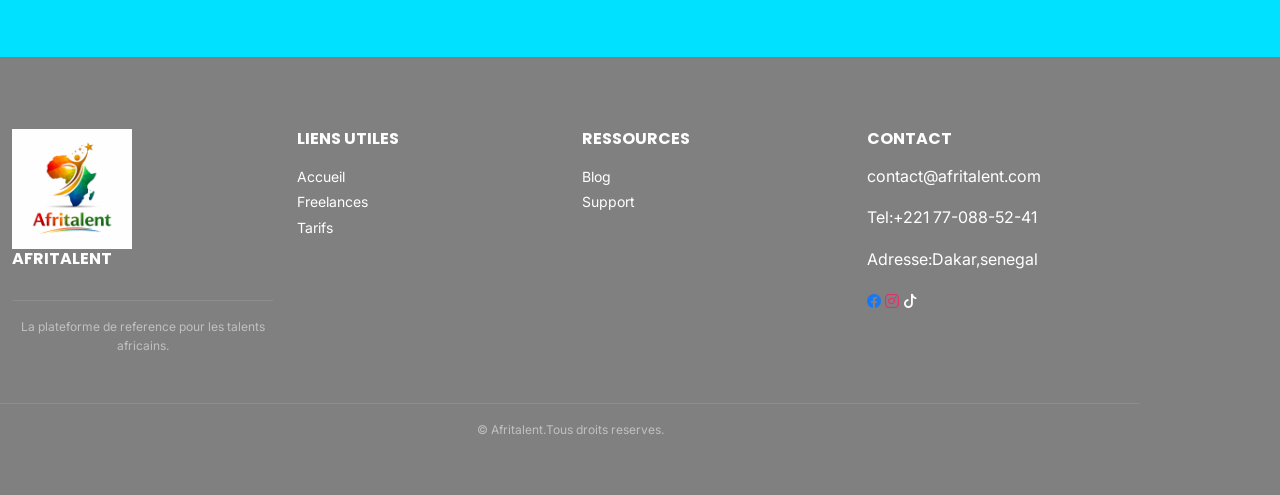
==== commit 1c2f37b7: "CSS : Bento Grid, sections hero et categories, effets hover" ====
--- a/index.html
+++ b/index.html
@@ -11,29 +11,29 @@
 </head>
 <body>
     <header>
-    <nav class="navbar navbar-expand-lg navbar-dark bg-dark">
-        <div class="container">
-            <a class="navbar-brand" href="index.html">Afritalent</a>
-            <button class="navbar-toggler" type="button"
-            data-bs-toggle="collapse"
-            data-bs-target="#navMenu"
-            aria-label="toggle navigation">
-            <span class="navbar-toggler-icon"></span>
-        </button>
-        <div class="collapse navbar-collapse" id="navMenu">
-            <ul class="navbar-nav ms-auto">
-                <li class="nav-item"><a class="nav-link active" href="index.html">Accueil</a></li>
-                <li class="nav-item"><a class="nav-link" href="freelances.html">Freelances</a></li>
-                <li class="nav-item"><a class="nav-link" href="tarifs.html">Tarifs</a></li>
-                <li class="nav-item"><a class="nav-link" href="about.html">A propos</a></li>
+        <nav class="navbar navbar-expand-lg navbar-dark bg-dark">
+            <div class="container">
+                <a class="navbar-brand" href="index.html">Afritalent</a>
+                    <button class="navbar-toggler" type="button"
+                     data-bs-toggle="collapse"
+                        data-bs-target="#navMenu"
+                        aria-label="toggle navigation">
+                        <span class="navbar-toggler-icon"></span>
+                    </button>
+                    <div class="collapse navbar-collapse" id="navMenu">
+                        <ul class="navbar-nav ms-auto">
+                            <li class="nav-item"><a class="nav-link active" href="index.html">Accueil</a></li>
+                            <li class="nav-item"><a class="nav-link" href="freelances.html">Freelances</a></li>
+                            <li class="nav-item"><a class="nav-link" href="tarifs.html">Tarifs</a></li>
+                            <li class="nav-item"><a class="nav-link" href="about.html">A propos</a></li>
 
-                <li class="nav-item"><a class="nav-link" href="contact.html">Contact</a></li>
-                <li class="nav-item"><a class="nav-link" href="#">Blog</a></li>
-                <li class="nav-item"><a class="btn btn-primary ms-3" href="contact.html">Rejoindre Afritalent</a></li>
-            </ul>
-        </div>
-        </div>
-    </nav>
+                            <li class="nav-item"><a class="nav-link" href="contact.html">Contact</a></li>
+                            <li class="nav-item"><a class="nav-link" href="#">Blog</a></li>
+                            <li class="nav-item"><a class="btn btn-primary ms-3" href="contact.html">Rejoindre Afritalent</a></li>
+                        </ul>
+                    </div>
+            </div>
+        </nav>
     </header>
     <main>
         <section id="hero">
@@ -54,7 +54,6 @@
                             <h3 class="counter" data-target="2500">0</h3>
                             <p>Freelances</p>
                         </div>
-
                         <div class="col-md-4">
                             <h3 class="counter" data-target="800">0</h3>
                             <p>Entreprises</p>
@@ -66,37 +65,6 @@
                     </div>
             </div>
         </section>
-                <section id="comment-ca-marche">
-                    <div class="container py-5">
-                        <h2>Comment ca marche?</h2>
-                            <div class="row">
-                                <div class="col-md-3">
-                                    <i class="bi bi-person-plus"></i>
-                                    <h3>Premiere etape</h3>
-                                    <h4>Creer ton profil</h4>
-                                    <p>Inscris-toi gratuitement et presente tes competences.</p>
-                                </div>
-                                <div class="col-md-3">
-                                    <i class=" bi-search"></i>
-                                    <h3>Deuxieme etape</h3>
-                                    <h4>Explore les missions</h4>
-                                    <p>Parcours des centaines d'offres adaptees a ton profil.</p>
-                                </div>
-                                <div class="col-md-3">
-                                    <i class="bi-chat-dots"></i>
-                                    <h3>Troixieme etape</h3>
-                                    <h4>Contacte le client</h4>
-                                    <p>Contact directement l'entreprise.</p>
-                                </div>
-                                <div class="col-md-3">
-                                    <i class="bi-cash-coin"></i>
-                                    <h3>Quatrieme etape</h3>
-                                    <h4>sois paye</h4>
-                                    <p>Recois ton payement de facon securisee.</p>
-                                </div>
-                            </div>
-                    </div>
-                </section>
                 <section id="Categories">
                     <div class="container py-5">
                         <h2>Nos categories de services</h2>
@@ -153,6 +121,39 @@
                                             <h3>Gestion</h3>
                                             <p>40 freelances disponibles</p>
                                         </div>
+                                    </div>
+                                </div>
+                            </div>
+                    </div>
+                </section>        
+                <section id="comment-ca-marche" >
+                    <div class="container py-5">
+                        <h2>Comment ca marche?</h2>
+                            <div class="bento-grid">
+                                <div class="bento-card bento-large">
+                                    <i class="bi bi-person-plus "></i>
+                                    <h3>Premiere etape</h3>
+                                    <h4>Creer ton profil</h4>
+                                    <p>Inscris-toi gratuitement et presente tes competences.</p>
+                                </div>
+                                <div class="bento-card">
+                                    <i class="bi bi-search"></i>
+                                    <h3>Deuxieme etape</h3>
+                                    <h4>Explore les missions</h4>
+                                    <p>Parcours des centaines d'offres adaptees a ton profil.</p>
+                                </div>
+                                    <div class="bento-card">
+                                        <i class="bi bi-chat-dots"></i>
+                                        <h3>Troixieme etape</h3>
+                                        <h4>Contacte le client</h4>
+                                        <p>Contact directement l'entreprise.</p>
+                                    </div>
+                                    
+                                    <div class="bento-card bento-wide">
+                                        <i class="bi bi-cash-coin"></i>
+                                        <h3>Quatrieme etape</h3>
+                                        <h4>sois paye</h4>
+                                        <p>Recois ton payement de facon securisee.</p>
                                     </div>
                                 </div>
                             </div>
--- a/css/style.css
+++ b/css/style.css
@@ -18,10 +18,11 @@
 body{
     font-family: var(--police-corps);
     color: var(--couleur-texte);
-    background-color:var(--couleur-fond) !important;
+    background-color:var(--couleur-fond);
     line-height: 1.6;
-    overflow-x: hidden !important;
-}
+    overflow-x: hidden ;
+}
+
 .container,
 .container-fluid,
 .row{
@@ -85,117 +86,120 @@
     color: var(--couleur-blanc) !important;
     border-radius: var(--rayon-bordure);
     padding: 10px 24px;
-    font-family: var(--police-corps);
-    
+    font-weight: 600;
+    transition: all 0.3s ease;
 }
 .btn-primary:hover,
 .btn-outline-primary:hover{
-    background-color:black!important;
-    border-color:black !important ;
-}
-#hero{
-    background-color: var(--couleur-fond);
-    padding: 80px 0;
-    text-align: center;
-    min-height: 70vh;
-}
-#hero h1{
+    background-color:black !important;
+    border-color:black !important;
+}
+
+#cta .btn-primary{
+    background-color: var(--couleur-fond) !important;
+    border-color: var(--couleur-fond) !important;
+}
+#cta .btn-primary:hover{
+    background-color: black !important;
+    border-color:black!important;
+}
+#titre{
+    text-align: center;
+    padding: 80px 0;
+    background-color: var(--couleur-fond);
+}
+#hero {
+     background-color: var(--couleur-fond);
+     padding: 80px 0;
+     text-align: center;
+     min-height: 70vh; 
+} 
+#hero h1 { 
     font-size: 48px;
-    margin-bottom: 16px;
-    color: var(--couleur-blanc);
-}
-#hero p{
+    margin-bottom: 16px; 
+}
+#hero p { 
     font-size: 18px;
     margin-bottom: 32px;
-    color: var(--couleur-blanc);
-}
-#hero .hero-btns
-{
-    margin-bottom: 48px;
-}#hero .btn{
-    margin-right: 25px;
-    margin-bottom: 25px;
-    
-}
-.counter{
-    color: var(--couleur-primaire);
+}
+#hero .btn {
+    margin-right: 16px;
+    margin-bottom: 48px;
+} 
+.counter {
+    color: var(--couleur-primaire); 
     font-size: 48px;
     font-weight: 700;
     font-family: var(--police-titre);
-}
-#comment-ca-marche{
-    padding: 80px 0;
-    background-color: var(--couleur-fond);
-}
-#comment-ca-marche h2{
+} 
+#comment-ca-marche {
+    padding: 80px 0;
+    background-color: var(--couleur-fond); 
+}
+#comment-ca-marche h2 {
     text-align: center;
     margin-bottom: 48px;
     font-size: 36px;
-    color: var(--couleur-blanc);
-}
-#comment-ca-marche h3,
-#comment-ca-marche h4{
-    color: var(--couleur-blanc);
-    font-size: 20px;
-    margin-bottom: 8px;
-}
-#comment-ca-marche p{
-    color: var(--couleur-blanc);
-    font-size: 14px;
-}
-#categories{
-    padding: 80px 0;
-    background-color: var(--couleur-fond);  
-}
-#categories h2{
-    text-align: center;
-    margin-bottom: 48px;
-    font-size: 36px;
-    color: var(--couleur-blanc);
-}
-#categories h3{
-    color: var(--couleur-blanc);
-    font-size: 18px;
-    margin-bottom: 8px;
-}
-#categories p{
-    color: var(--couleur-blanc);
-    font-size: 14px;
-}
-#categories .col-md-4{
-    text-align: center;
+} 
+.bento-grid {
+    display: grid;
+    grid-template-columns: repeat(3, 1fr); gap: 24px;
+}
+.bento-card {
+    background-color: rgba(255, 255, 255, 0.1);
+    border-radius: var(--rayon-bordure);
     padding: 24px;
-    border-radius: var(--rayon-bordure);
-    transition: all 0.3s ease;
-    margin-bottom: 16px;
-}
-#categories .col-md-4:hover{
-    background-color: var(--couleur-primaire);
-}
-#temoignages{
-    padding: 80px 0;
-    background-color: var(--couleur-fond);
-    text-align: center;
-}
-#temoignages h2{
-    margin-bottom: 48px;
-    font-size: 36px;
-    color: var(--couleur-blanc);
-}
-#temoignages p{
-    color: var(--couleur-blanc);
-}
-#temoignages img{
-    width: 80px;
-    height: 80px;
-    border-radius:50% ;
-    object-fit: cover;
-    margin-bottom: 16px;
-}
-#cta{
-    padding: 80px 0;
-    background-color: var(--couleur-primaire);
-    text-align: center;
+}
+.bento-large {
+    grid-column: span 2;
+}
+.bento-wide {
+    grid-column: span 3;
+}
+.step-number {
+    font-size: 48px; 
+    font-weight: 700; 
+    color: var(--couleur-primaire); 
+} 
+#categories { 
+    padding: 80px 0; 
+    background-color: var(--couleur-fond); 
+}
+#categories h2 { 
+    text-align: center; 
+    margin-bottom: 48px; 
+}
+#categories .col-md-4 { 
+    text-align: center; 
+    padding: 24px; 
+    border-radius: var(--rayon-bordure); 
+    transition: all 0.3s ease; 
+    margin-bottom: 16px; 
+}
+#Categories .col-md-4:hover { 
+    background-color: black; 
+    transform: translateY(-5px); 
+    box-shadow: 0 8px 24px rgba(0, 0, 0, 0.3); 
+}
+#temoignages { 
+    padding: 80px 0;
+    background-color: var(--couleur-fond);
+    text-align: center; 
+} 
+#temoignages h2 { 
+    margin-bottom: 48px; 
+}
+ #temoignages img {
+    width: 80px; height: 80px; 
+    border-radius: 50%; 
+    object-fit: cover; 
+    object-position: center center; 
+    margin-bottom: 16px; 
+}
+#cta { 
+    padding: 80px 0; 
+    background-color: var(--couleur-primaire); 
+    text-align: center; 
 }
 #cta h2{
     font-size: 36px;
@@ -230,9 +234,6 @@
     background-color: var(--couleur-fond);
     color: var(--couleur-blanc);
 }
-
-
-
 .card-freelance .card{
      border-radius: var(--rayon-bordure);
     overflow: hidden;
@@ -493,3 +494,5 @@
 }
 
 
+
+
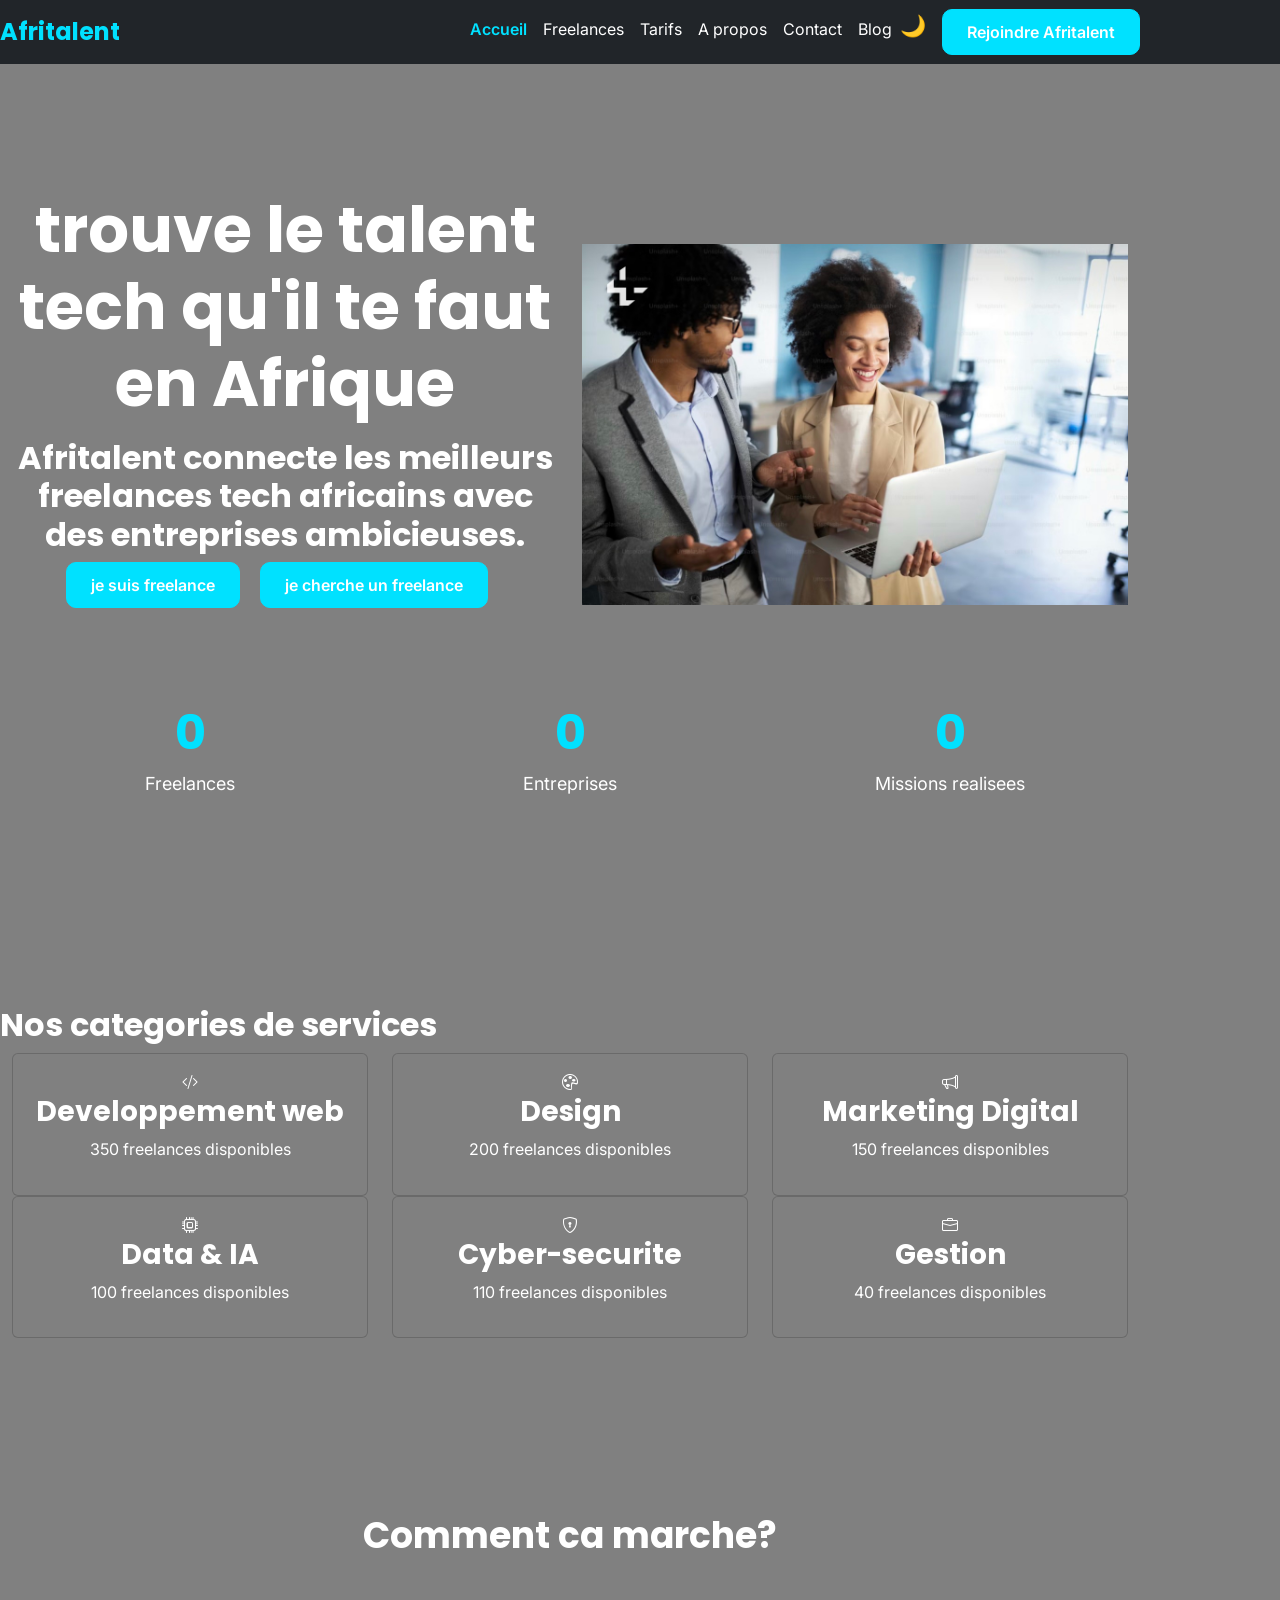
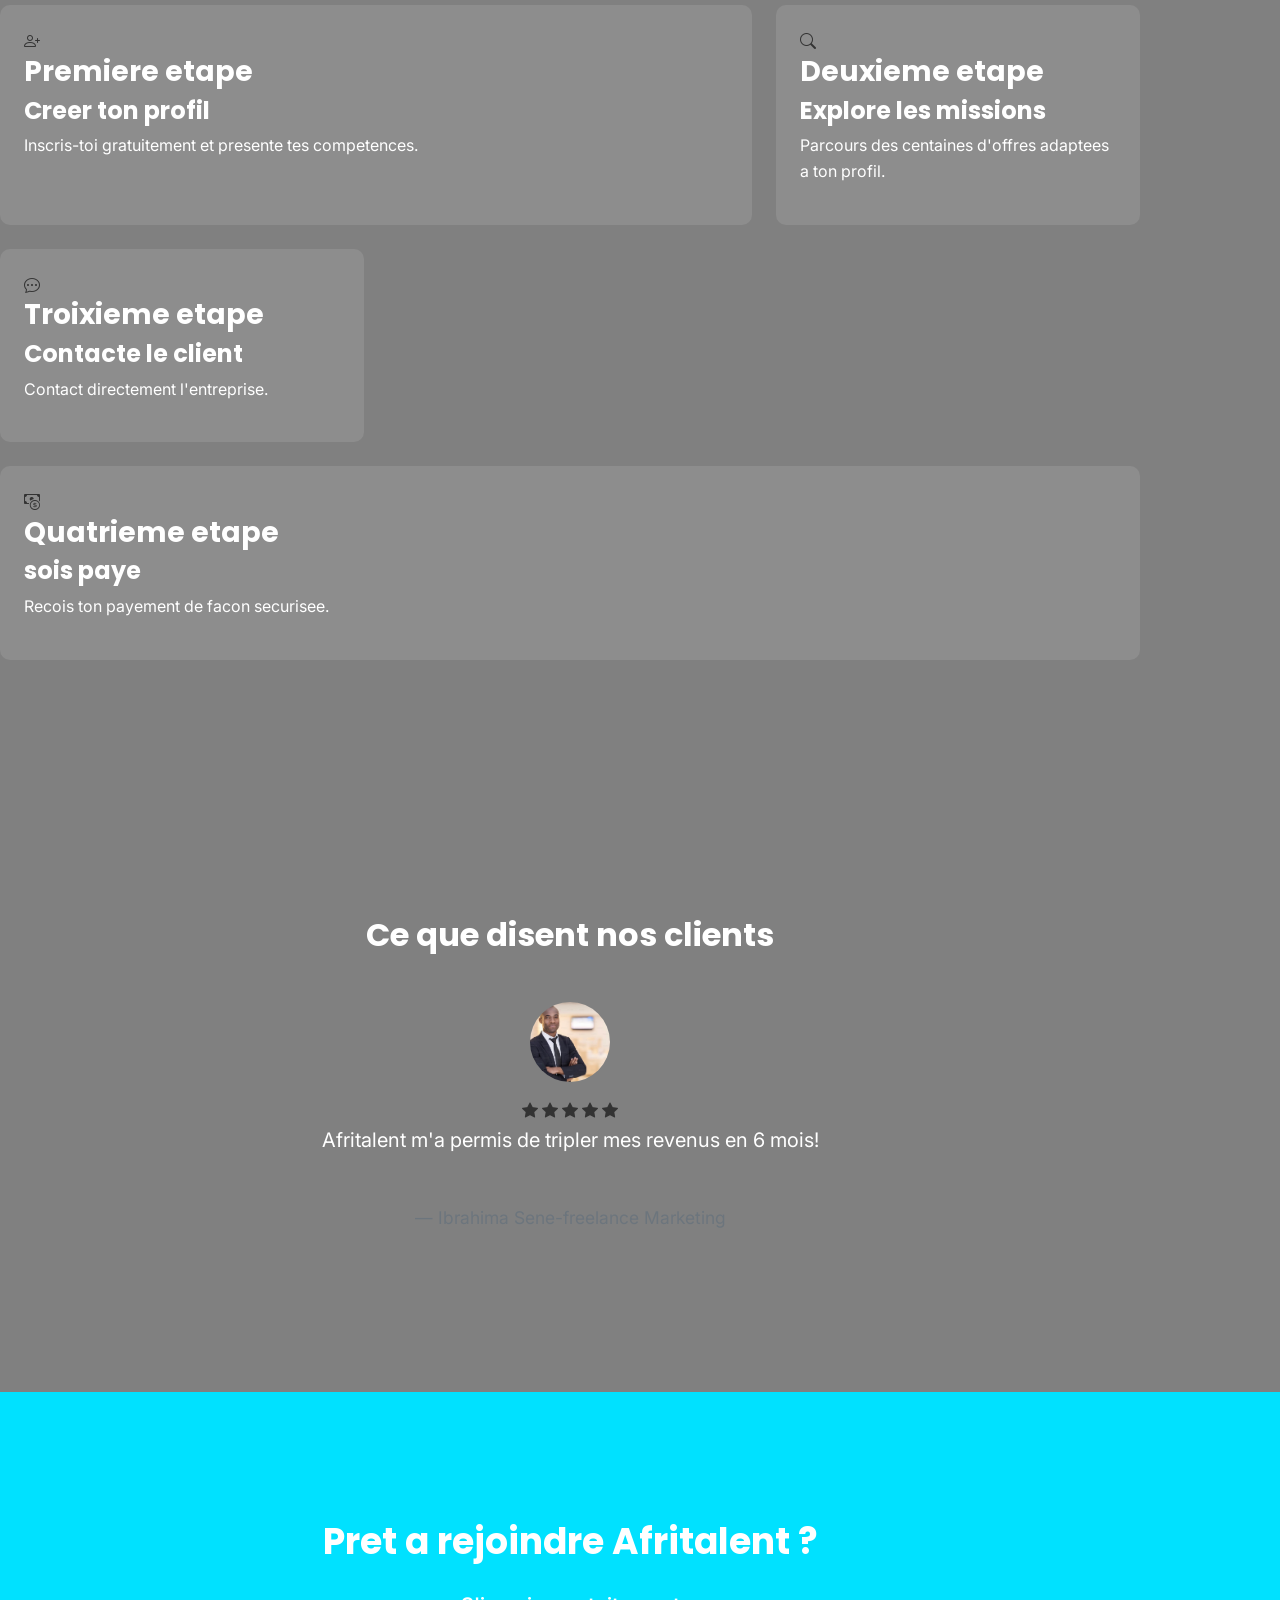
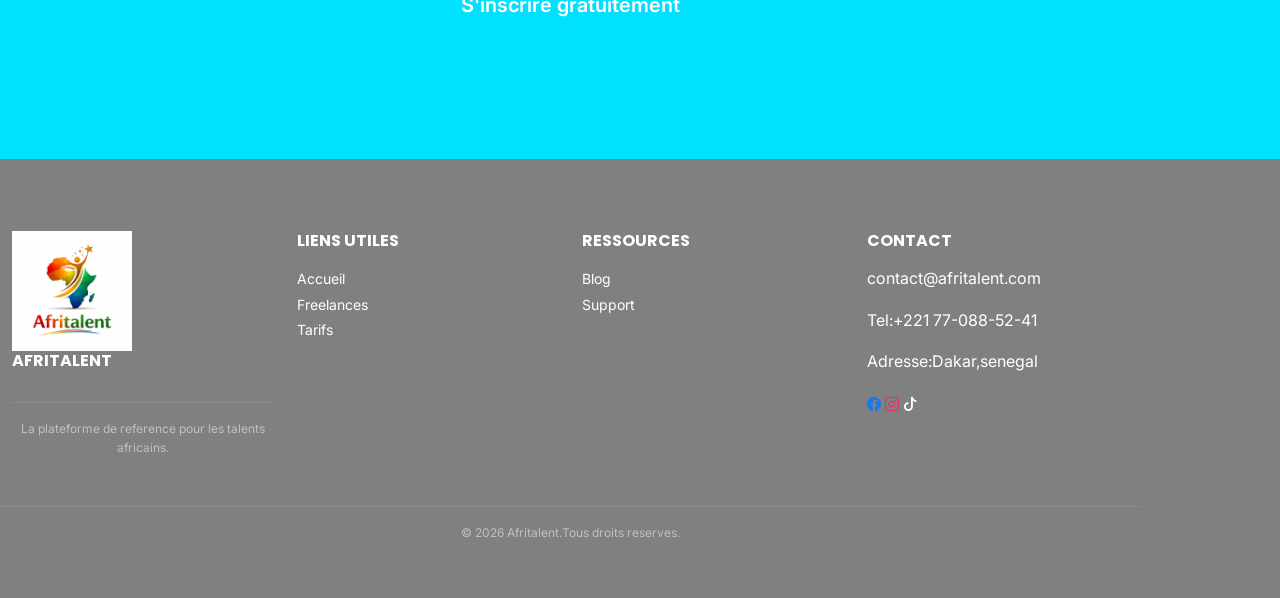
==== commit 9e208aa5: "JS : dark mode avec localStorage, navbar dynamique au scroll" ====
--- a/index.html
+++ b/index.html
@@ -29,6 +29,7 @@
 
                             <li class="nav-item"><a class="nav-link" href="contact.html">Contact</a></li>
                             <li class="nav-item"><a class="nav-link" href="#">Blog</a></li>
+                            <li class="nav-item"><button id="darkModeToggle">🌙</button></li>
                             <li class="nav-item"><a class="btn btn-primary ms-3" href="contact.html">Rejoindre Afritalent</a></li>
                         </ul>
                     </div>
@@ -254,6 +255,7 @@
                             
                                
     </footer>
+    <button id="backToTop"><i class="bi bi-arrow-up"></i></button>
     <script src="https://cdn.jsdelivr.net/npm/bootstrap@5.3.0/dist/js/bootstrap.bundle.min.js"></script>
     <script src="js/main.js"></script>
 </body>
--- a/css/style.css
+++ b/css/style.css
@@ -95,6 +95,13 @@
     border-color:black !important;
 }
 
+#filtres.containe {
+  display: flex !important;
+  flex-wrap: wrap !important;
+  gap: 16px !important;
+  padding: 32px 16px !important;
+}
+
 #cta .btn-primary{
     background-color: var(--couleur-fond) !important;
     border-color: var(--couleur-fond) !important;
@@ -492,7 +499,86 @@
     padding-top: 16px;
     margin-top: 32px;
 }
-
-
-
-
+@media (max-width:768px) {
+    #hero h1{
+    font-size: 32px;
+    }
+    #hero p{
+    font-size: 16px;
+    }
+    .bento-grid{
+    grid-template-columns: 1fr;
+    }
+    .bento-large,
+    .bento-wide{
+    grid-column: span 1;
+    }
+    #liste-freelances{
+    grid-template-columns: repeat(2, 1fr);
+    }
+    .counter{
+    font-size: 32px;
+    }   
+}
+@media (max-width:375px){
+    #hero h1{
+        font-size: 24px;
+    }
+    #hero .btn{
+        display: block;
+        margin-right: 0;
+        margin-bottom: 16px;
+    }
+    #liste-freelances{
+        grid-template-columns: 1fr;
+    }
+    .counter{
+        font-size: 24px;
+    }
+    #plans .col-md-4{
+        margin-bottom: 24px;
+    }
+}
+@media (min-width:1200px) {
+    #hero h1{
+        font-size: 64px;
+    }
+    .bento-grid{
+        grid-template-columns: repeat(3, 1fr);
+    }
+    #liste-freelances{
+        grid-template-columns: repeat(3, 1fr);
+    }
+}
+#backToTop{
+    display: none;
+    position: fixed;
+    bottom: 32px;
+    right: 32px;
+    background-color: var(--couleur-primaire);
+    color: var(--couleur-blanc);
+    border: none;
+    border-radius: 50%;
+    width: 48px;
+    height: 48px;
+    font-size: 24px;
+    cursor: pointer;
+    z-index: 999;
+    transition: all 0.3s ease;
+}
+#backToTop:hover{
+    background-color: var(--couleur-primaire);
+}
+body.dark-mode *{
+    background-color: #000000 !important;
+    color: #ffffff !important;
+}
+body.dark-mode #navbar{
+    background-color: #000000 !important;
+}
+body.dark-mode footer{
+    background-color: #111111;
+}
+body.dark-mode #cta{
+    background-color: #111111 !important;
+}
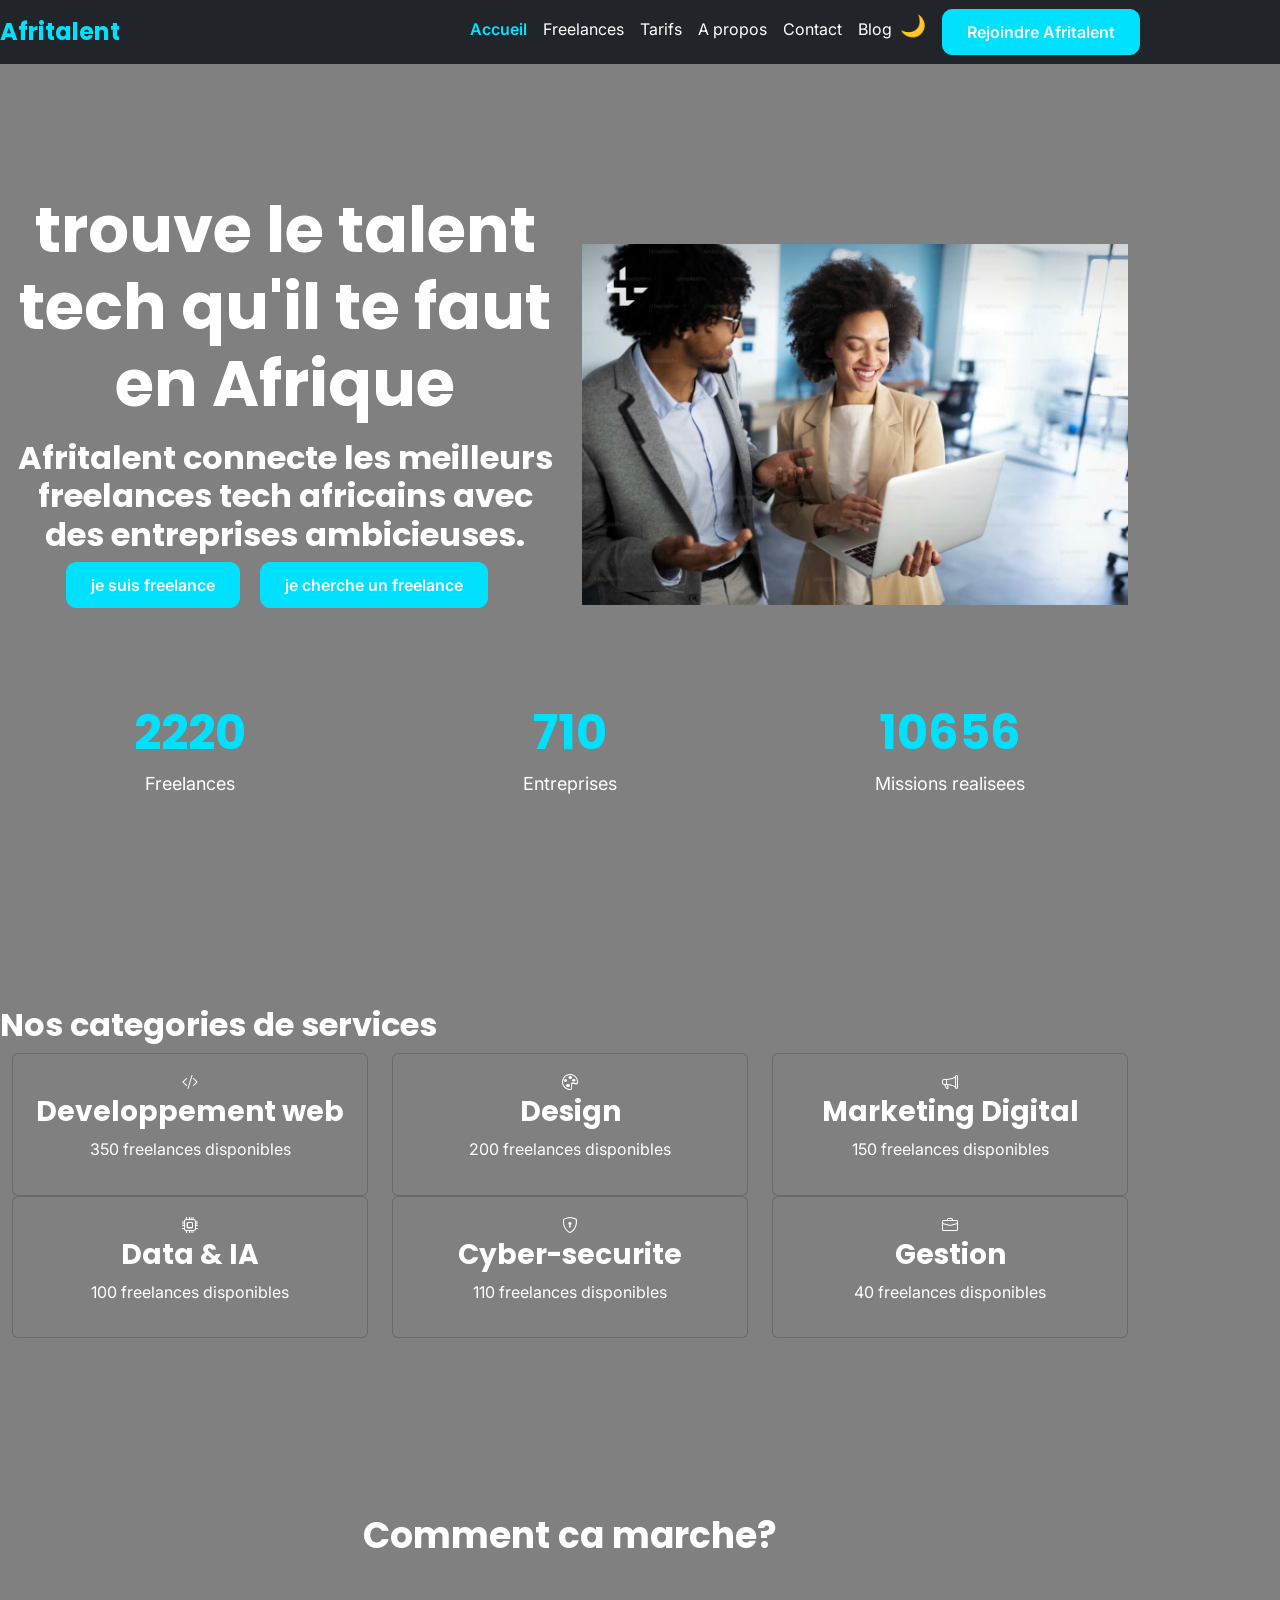
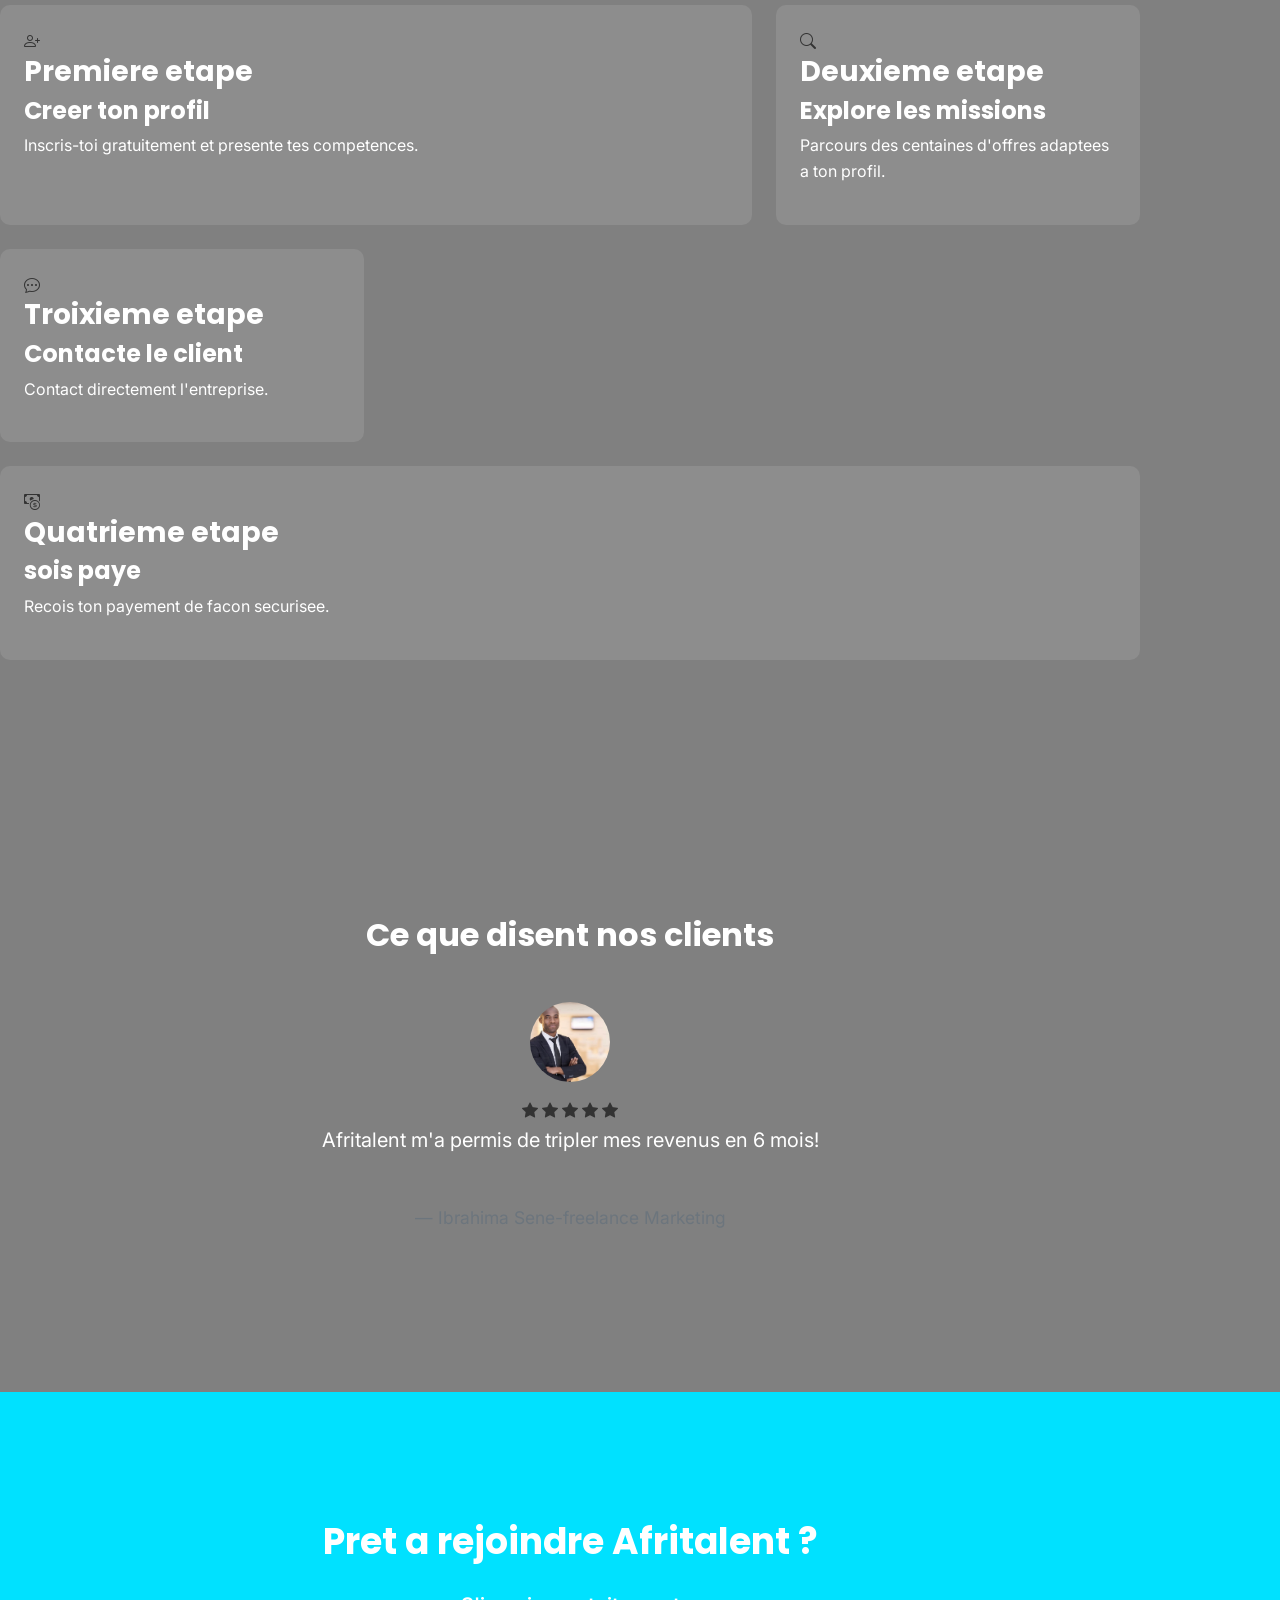
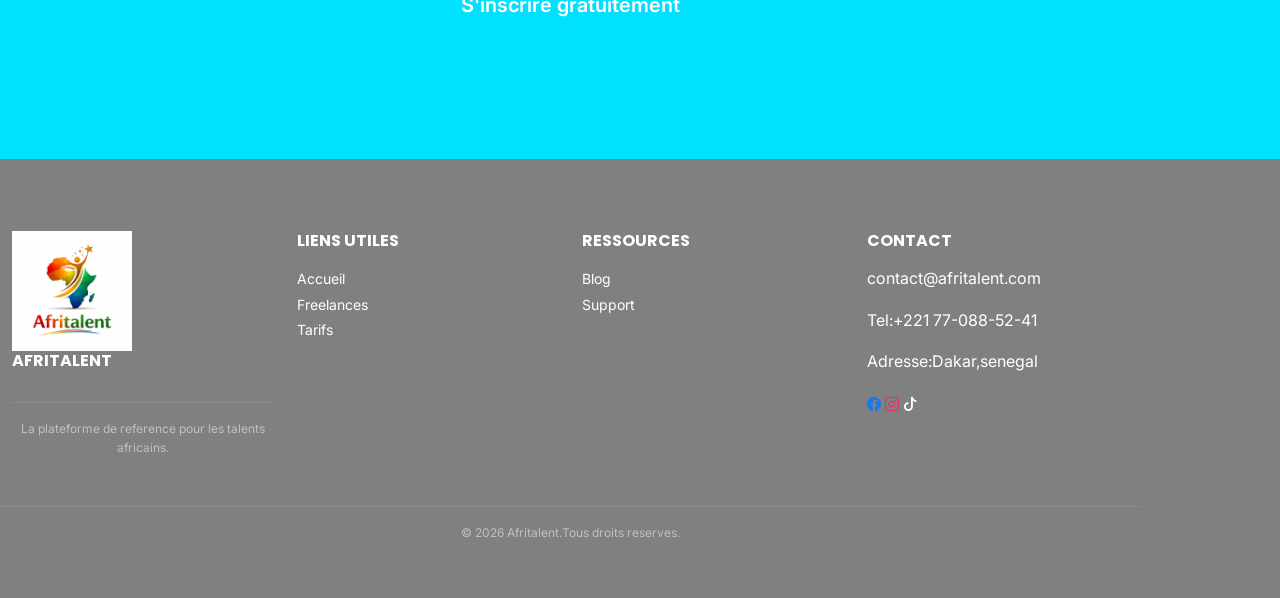
==== commit a6a2a8f7: "js : compteurs animes au scroll et animations fade-in des sections" ====
--- a/index.html
+++ b/index.html
@@ -3,7 +3,7 @@
 <head>
     <meta charset="UTF-8">
     <meta name="viewport" content="width=device-width, initial-scale=1.0">
-    <title>Afritalent-Acceuil</title>
+    <title>Afritalent-Accueil</title>
     <link rel="stylesheet" href="https://fonts.googleapis.com/css2?family=poppins:wght@400;600;700&family=Inter:wght@400;500;600&display=swap">
     <link rel="stylesheet" href="https://cdn.jsdelivr.net/npm/bootstrap@5.3.0/dist/css/bootstrap.min.css">
     <link rel="stylesheet" href="https://cdn.jsdelivr.net/npm/bootstrap-icons@1.11.0/font/bootstrap-icons.css">
@@ -14,25 +14,24 @@
         <nav class="navbar navbar-expand-lg navbar-dark bg-dark">
             <div class="container">
                 <a class="navbar-brand" href="index.html">Afritalent</a>
-                    <button class="navbar-toggler" type="button"
-                     data-bs-toggle="collapse"
-                        data-bs-target="#navMenu"
-                        aria-label="toggle navigation">
-                        <span class="navbar-toggler-icon"></span>
-                    </button>
-                    <div class="collapse navbar-collapse" id="navMenu">
-                        <ul class="navbar-nav ms-auto">
-                            <li class="nav-item"><a class="nav-link active" href="index.html">Accueil</a></li>
-                            <li class="nav-item"><a class="nav-link" href="freelances.html">Freelances</a></li>
-                            <li class="nav-item"><a class="nav-link" href="tarifs.html">Tarifs</a></li>
-                            <li class="nav-item"><a class="nav-link" href="about.html">A propos</a></li>
-
-                            <li class="nav-item"><a class="nav-link" href="contact.html">Contact</a></li>
-                            <li class="nav-item"><a class="nav-link" href="#">Blog</a></li>
-                            <li class="nav-item"><button id="darkModeToggle">🌙</button></li>
-                            <li class="nav-item"><a class="btn btn-primary ms-3" href="contact.html">Rejoindre Afritalent</a></li>
-                        </ul>
-                    </div>
+                <button class="navbar-toggler" type="button"
+                    data-bs-toggle="collapse"
+                    data-bs-target="#navMenu"
+                    aria-label="toggle navigation">
+                    <span class="navbar-toggler-icon"></span>
+                </button>
+                <div class="collapse navbar-collapse" id="navMenu">
+                    <ul class="navbar-nav ms-auto">
+                        <li class="nav-item"><a class="nav-link active" href="index.html">Accueil</a></li>
+                        <li class="nav-item"><a class="nav-link" href="freelances.html">Freelances</a></li>
+                        <li class="nav-item"><a class="nav-link" href="tarifs.html">Tarifs</a></li>
+                        <li class="nav-item"><a class="nav-link" href="about.html">A propos</a></li>
+                        <li class="nav-item"><a class="nav-link" href="contact.html">Contact</a></li>
+                        <li class="nav-item"><a class="nav-link" href="#">Blog</a></li>
+                        <li class="nav-item"><button id="darkModeToggle">🌙</button></li>
+                        <li class="nav-item"><a class="btn btn-primary ms-3" href="contact.html">Rejoindre Afritalent</a></li>
+                    </ul>
+                </div>
             </div>
         </nav>
     </header>
@@ -49,182 +48,183 @@
                     <div class="col-md-6">
                         <img src="images/IMG_7585 (1).jpeg" alt="freelance africain travaillant sur un ordinateur" class="img-fluid">
                     </div>
-                </div>        
-                    <div class="row mt-5">
-                        <div class="col-md-4">
-                            <h3 class="counter" data-target="2500">0</h3>
-                            <p>Freelances</p>
-                        </div>
-                        <div class="col-md-4">
-                            <h3 class="counter" data-target="800">0</h3>
-                            <p>Entreprises</p>
-                        </div>
-                        <div class="col-md-4">
-                            <h3 class="counter" data-target="12000">0</h3>
-                            <p>Missions realisees</p>
-                        </div>
-                    </div>
-            </div>
-        </section>
-                <section id="Categories">
-                    <div class="container py-5">
-                        <h2>Nos categories de services</h2>
-                            <div class="row">
-                                <div class="col-md-4">
-                                    <div class="card">
-                                        <div class="card-body text-center">
-                                            <i class="bi bi-code-slash"></i>
-                                            <h3>Developpement web</h3>
-                                            <p>350 freelances disponibles</p>
-                                        </div>
-                                    </div>
-                                </div>
-                                <div class="col-md-4">
-                                    <div class="card">
-                                        <div class="card-body text-center">
-                                            <i class="bi bi-palette"></i>
-                                            <h3>Design</h3>
-                                            <p>200 freelances disponibles</p>
-                                        </div>
-                                    </div>
-                                </div>
-                                <div class="col-md-4">
-                                    <div class="card">
-                                        <div class="card-body text-center">
-                                            <i class="bi bi-megaphone"></i>
-                                            <h3>Marketing Digital</h3>
-                                            <p>150 freelances disponibles</p>
-                                        </div>
-                                    </div>
-                                </div>
-                                <div class="col-md-4">
-                                    <div class="card">
-                                        <div class="card-body text-center">
-                                            <i class="bi bi-cpu"></i>
-                                            <h3>Data & IA</h3>
-                                            <p>100 freelances disponibles</p>
-                                        </div>
-                                    </div>
-                                </div>
-                                <div class="col-md-4">
-                                    <div class="card">
-                                        <div class="card-body text-center">
-                                            <i class="bi bi-shield-lock"></i>
-                                            <h3>Cyber-securite</h3>
-                                            <p>110 freelances disponibles</p>
-                                        </div>
-                                    </div>
-                                </div>
-                                <div class="col-md-4">
-                                    <div class="card">
-                                        <div class="card-body text-center">
-                                            <i class="bi bi-briefcase"></i>
-                                            <h3>Gestion</h3>
-                                            <p>40 freelances disponibles</p>
-                                        </div>
-                                    </div>
-                                </div>
-                            </div>
-                    </div>
-                </section>        
-                <section id="comment-ca-marche" >
-                    <div class="container py-5">
-                        <h2>Comment ca marche?</h2>
-                            <div class="bento-grid">
-                                <div class="bento-card bento-large">
-                                    <i class="bi bi-person-plus "></i>
-                                    <h3>Premiere etape</h3>
-                                    <h4>Creer ton profil</h4>
-                                    <p>Inscris-toi gratuitement et presente tes competences.</p>
-                                </div>
-                                <div class="bento-card">
-                                    <i class="bi bi-search"></i>
-                                    <h3>Deuxieme etape</h3>
-                                    <h4>Explore les missions</h4>
-                                    <p>Parcours des centaines d'offres adaptees a ton profil.</p>
-                                </div>
-                                    <div class="bento-card">
-                                        <i class="bi bi-chat-dots"></i>
-                                        <h3>Troixieme etape</h3>
-                                        <h4>Contacte le client</h4>
-                                        <p>Contact directement l'entreprise.</p>
-                                    </div>
-                                    
-                                    <div class="bento-card bento-wide">
-                                        <i class="bi bi-cash-coin"></i>
-                                        <h3>Quatrieme etape</h3>
-                                        <h4>sois paye</h4>
-                                        <p>Recois ton payement de facon securisee.</p>
-                                    </div>
-                                </div>
-                            </div>
-                    </div>
-                </section>
-                <section id="temoignages">
-                    <div class="container py-5">
-                        <h2>Ce que disent nos clients</h2>
-                        <div class="text-center">
-                            <img src="images/IMG_7587.jpeg" alt="Photo de ibrahima sene " width="80px">
-                            <div>
-                                <i class="bi bi-star-fill"></i>
-                                <i class="bi bi-star-fill"></i>
-                                <i class="bi bi-star-fill"></i>
-                                <i class="bi bi-star-fill"></i>
-                                <i class="bi bi-star-fill"></i>
-                            </div>
-                            <blockquote class="blockquote text-center">
-                                <p>Afritalent m'a permis de tripler mes revenus en 6 mois!</p>
-                                <footer class="blockquote-footer">Ibrahima Sene-freelance Marketing</footer>
-                            </blockquote>
-                        </div>    
-                            <div class="carousel-item">
-                                <img src="images/IMG_7588.jpeg" alt="photo de seydina sow" width="80px">
-                                <div>
-                                    <i class="bi bi-star-fill"></i>
-                                    <i class="bi bi-star-fill"></i>
-                                    <i class="bi bi-star-fill"></i>
-                                    <i class="bi bi-star-fill"></i>
-                                    <i class="bi bi-star-fill"></i>
-                                </div>
-                                <blockquote class="blockquote text-center">
-                                    <p>On a trouve un developpeur excellent en moins de 48h.</p>
-                                    <footer class="blockquote-footer">Seydina Sow-freelance Data Analyst</footer>
-                                </blockquote>
-                            </div>
-                            <div class="carousel-item">
-                                <img src="images/IMG_7581.jpeg" alt="Photo de elhadj malick " width="80px">
-                                <div>
-                                    <i class="bi bi-star-fill"></i>
-                                    <i class="bi bi-star-fill"></i>
-                                    <i class="bi bi-star-fill"></i>
-                                    <i class="bi bi-star-fill"></i>
-                                    <i class="bi bi-star-fill"></i>
-                                </div>
-                                <blockquote class="blockquote text-center">
-                                    <p>La meilleure plateforme pour les talents africains.</p>
-                                    <footer class="blockquote-footer">Elhadj Malick</footer>
-                                </blockquote>
-                            </div>
-                    </div>
-                </section>
-                <section id="cta">
-                    <div class="container py-5 text-center">
-                        <h2>Pret a rejoindre Afritalent ?</h2>
-                        <a href="contact.html" class="btn btn-outline-primary btn-lg">S'inscrire gratuitement</a>
-                    </div>
-                </section>
-                     
-    </main>                 
+                </div>
+                <div class="row mt-5">
+                    <div class="col-md-4">
+                        <h3 class="counter" data-target="2500">0</h3>
+                        <p>Freelances</p>
+                    </div>
+                    <div class="col-md-4">
+                        <h3 class="counter" data-target="800">0</h3>
+                        <p>Entreprises</p>
+                    </div>
+                    <div class="col-md-4">
+                        <h3 class="counter" data-target="12000">0</h3>
+                        <p>Missions realisees</p>
+                    </div>
+                </div>
+            </div>
+        </section>
+
+        <section id="Categories">
+            <div class="container py-5">
+                <h2>Nos categories de services</h2>
+                <div class="row">
+                    <div class="col-md-4">
+                        <div class="card">
+                            <div class="card-body text-center">
+                                <i class="bi bi-code-slash"></i>
+                                <h3>Developpement web</h3>
+                                <p>350 freelances disponibles</p>
+                            </div>
+                        </div>
+                    </div>
+                    <div class="col-md-4">
+                        <div class="card">
+                            <div class="card-body text-center">
+                                <i class="bi bi-palette"></i>
+                                <h3>Design</h3>
+                                <p>200 freelances disponibles</p>
+                            </div>
+                        </div>
+                    </div>
+                    <div class="col-md-4">
+                        <div class="card">
+                            <div class="card-body text-center">
+                                <i class="bi bi-megaphone"></i>
+                                <h3>Marketing Digital</h3>
+                                <p>150 freelances disponibles</p>
+                            </div>
+                        </div>
+                    </div>
+                    <div class="col-md-4">
+                        <div class="card">
+                            <div class="card-body text-center">
+                                <i class="bi bi-cpu"></i>
+                                <h3>Data & IA</h3>
+                                <p>100 freelances disponibles</p>
+                            </div>
+                        </div>
+                    </div>
+                    <div class="col-md-4">
+                        <div class="card">
+                            <div class="card-body text-center">
+                                <i class="bi bi-shield-lock"></i>
+                                <h3>Cyber-securite</h3>
+                                <p>110 freelances disponibles</p>
+                            </div>
+                        </div>
+                    </div>
+                    <div class="col-md-4">
+                        <div class="card">
+                            <div class="card-body text-center">
+                                <i class="bi bi-briefcase"></i>
+                                <h3>Gestion</h3>
+                                <p>40 freelances disponibles</p>
+                            </div>
+                        </div>
+                    </div>
+                </div>
+            </div>
+        </section>
+
+        <section id="comment-ca-marche">
+            <div class="container py-5">
+                <h2>Comment ca marche?</h2>
+                <div class="bento-grid">
+                    <div class="bento-card bento-large">
+                        <i class="bi bi-person-plus"></i>
+                        <h3>Premiere etape</h3>
+                        <h4>Creer ton profil</h4>
+                        <p>Inscris-toi gratuitement et presente tes competences.</p>
+                    </div>
+                    <div class="bento-card">
+                        <i class="bi bi-search"></i>
+                        <h3>Deuxieme etape</h3>
+                        <h4>Explore les missions</h4>
+                        <p>Parcours des centaines d'offres adaptees a ton profil.</p>
+                    </div>
+                    <div class="bento-card">
+                        <i class="bi bi-chat-dots"></i>
+                        <h3>Troixieme etape</h3>
+                        <h4>Contacte le client</h4>
+                        <p>Contact directement l'entreprise.</p>
+                    </div>
+                    <div class="bento-card bento-wide">
+                        <i class="bi bi-cash-coin"></i>
+                        <h3>Quatrieme etape</h3>
+                        <h4>sois paye</h4>
+                        <p>Recois ton payement de facon securisee.</p>
+                    </div>
+                </div>
+            </div>
+        </section>
+
+        <section id="temoignages">
+            <div class="container py-5">
+                <h2>Ce que disent nos clients</h2>
+                <div class="text-center">
+                    <img src="images/IMG_7587.jpeg" alt="Photo de ibrahima sene" width="80px">
+                    <div>
+                        <i class="bi bi-star-fill"></i>
+                        <i class="bi bi-star-fill"></i>
+                        <i class="bi bi-star-fill"></i>
+                        <i class="bi bi-star-fill"></i>
+                        <i class="bi bi-star-fill"></i>
+                    </div>
+                    <blockquote class="blockquote text-center">
+                        <p>Afritalent m'a permis de tripler mes revenus en 6 mois!</p>
+                        <footer class="blockquote-footer">Ibrahima Sene-freelance Marketing</footer>
+                    </blockquote>
+                </div>
+                <div class="carousel-item">
+                    <img src="images/IMG_7588.jpeg" alt="photo de seydina sow" width="80px">
+                    <div>
+                        <i class="bi bi-star-fill"></i>
+                        <i class="bi bi-star-fill"></i>
+                        <i class="bi bi-star-fill"></i>
+                        <i class="bi bi-star-fill"></i>
+                        <i class="bi bi-star-fill"></i>
+                    </div>
+                    <blockquote class="blockquote text-center">
+                        <p>On a trouve un developpeur excellent en moins de 48h.</p>
+                        <footer class="blockquote-footer">Seydina Sow-freelance Data Analyst</footer>
+                    </blockquote>
+                </div>
+                <div class="carousel-item">
+                    <img src="images/IMG_7581.jpeg" alt="Photo de elhadj malick" width="80px">
+                    <div>
+                        <i class="bi bi-star-fill"></i>
+                        <i class="bi bi-star-fill"></i>
+                        <i class="bi bi-star-fill"></i>
+                        <i class="bi bi-star-fill"></i>
+                        <i class="bi bi-star-fill"></i>
+                    </div>
+                    <blockquote class="blockquote text-center">
+                        <p>La meilleure plateforme pour les talents africains.</p>
+                        <footer class="blockquote-footer">Elhadj Malick</footer>
+                    </blockquote>
+                </div>
+            </div>
+        </section>
+
+        <section id="cta">
+            <div class="container py-5 text-center">
+                <h2>Pret a rejoindre Afritalent ?</h2>
+                <a href="contact.html" class="btn btn-outline-primary btn-lg">S'inscrire gratuitement</a>
+            </div>
+        </section>
+    </main>
     <footer>
         <div class="container py-4">
             <div class="row">
                 <div class="col-md-3">
                     <img src="images/DC664157-3EB7-4E74-A8DB-6AE48C035BEC.png" alt="logo Afritalent" width="120">
                     <h5>Afritalent</h5>
-                        <p>La plateforme de reference pour les talents africains.</p>
-                            </div>
-                                 <div class="col-md-3">
-                                     <h5>Liens utiles</h5>
+                    <p>La plateforme de reference pour les talents africains.</p>
+                </div>
+                <div class="col-md-3">
+                    <h5>Liens utiles</h5>
                     <ul>
                         <li><a href="index.html">Accueil</a></li>
                         <li><a href="freelances.html">Freelances</a></li>
@@ -248,12 +248,9 @@
                     <a href="#"><i class="bi bi-tiktok"></i></a>
                 </div>
             </div>
-
             <p>&copy; <span id="annee"></span>
             Afritalent.Tous droits reserves.</p>
         </div>
-                            
-                               
     </footer>
     <button id="backToTop"><i class="bi bi-arrow-up"></i></button>
     <script src="https://cdn.jsdelivr.net/npm/bootstrap@5.3.0/dist/js/bootstrap.bundle.min.js"></script>
--- a/css/style.css
+++ b/css/style.css
@@ -582,3 +582,12 @@
 body.dark-mode #cta{
     background-color: #111111 !important;
 }
+.fade-in{
+    opacity: 0;
+    transform: translateY(30px);
+    transition: opacity 0.6s ease, transform 0.6s ease;
+}
+.fade-in.visible{
+    opacity: 1;
+    transform: translateY(0);
+}
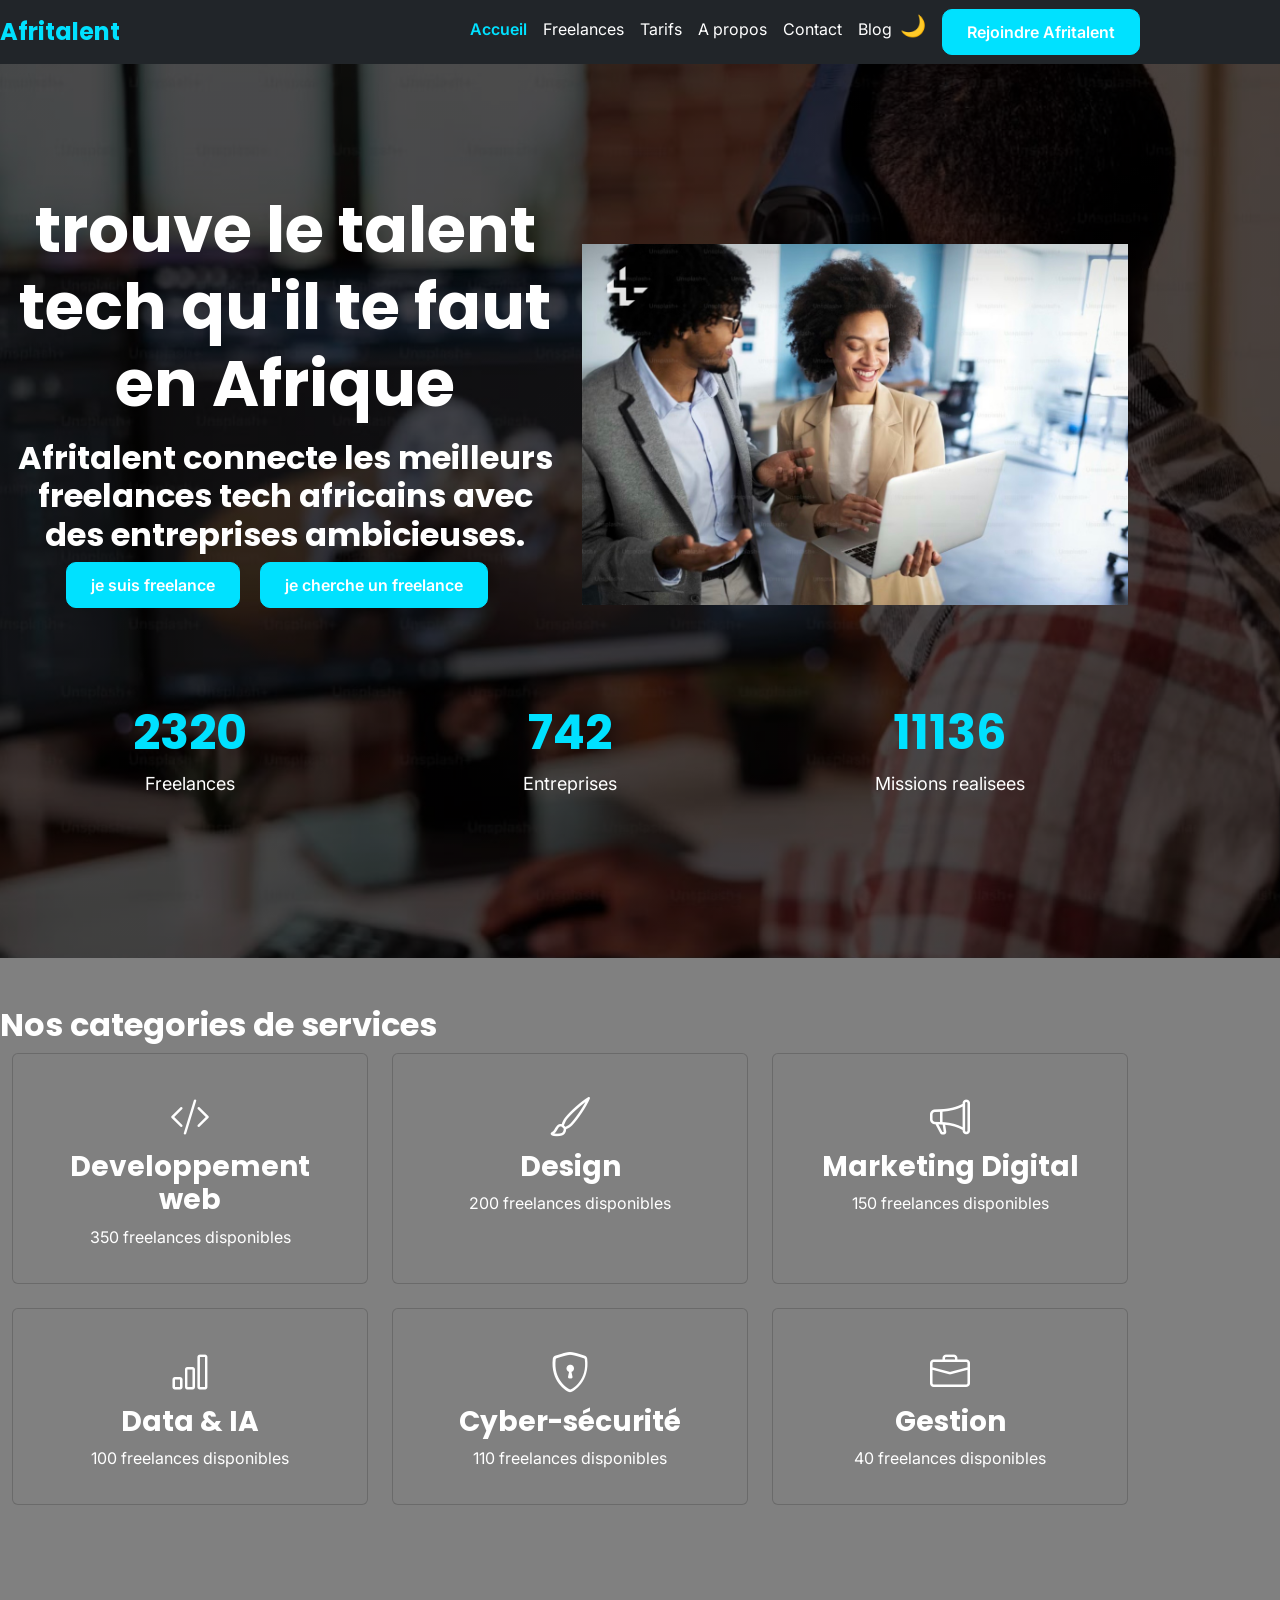
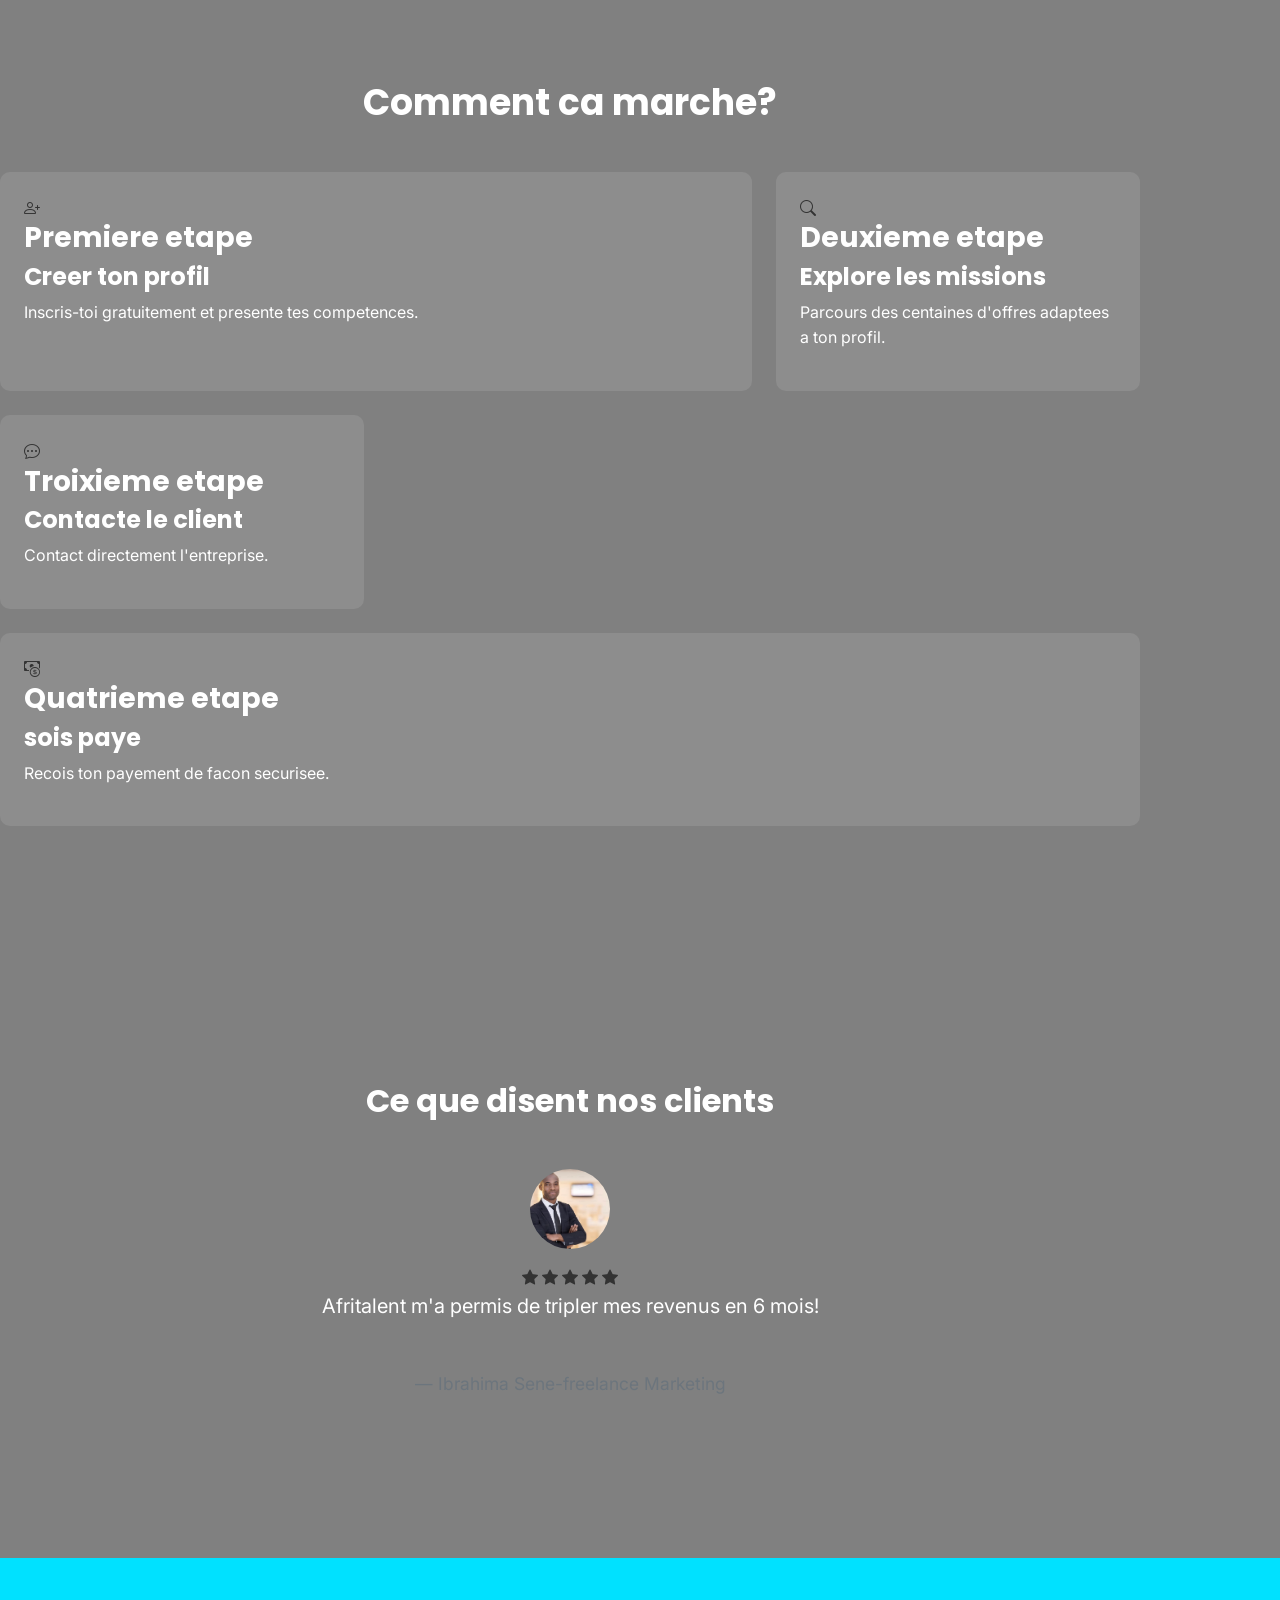
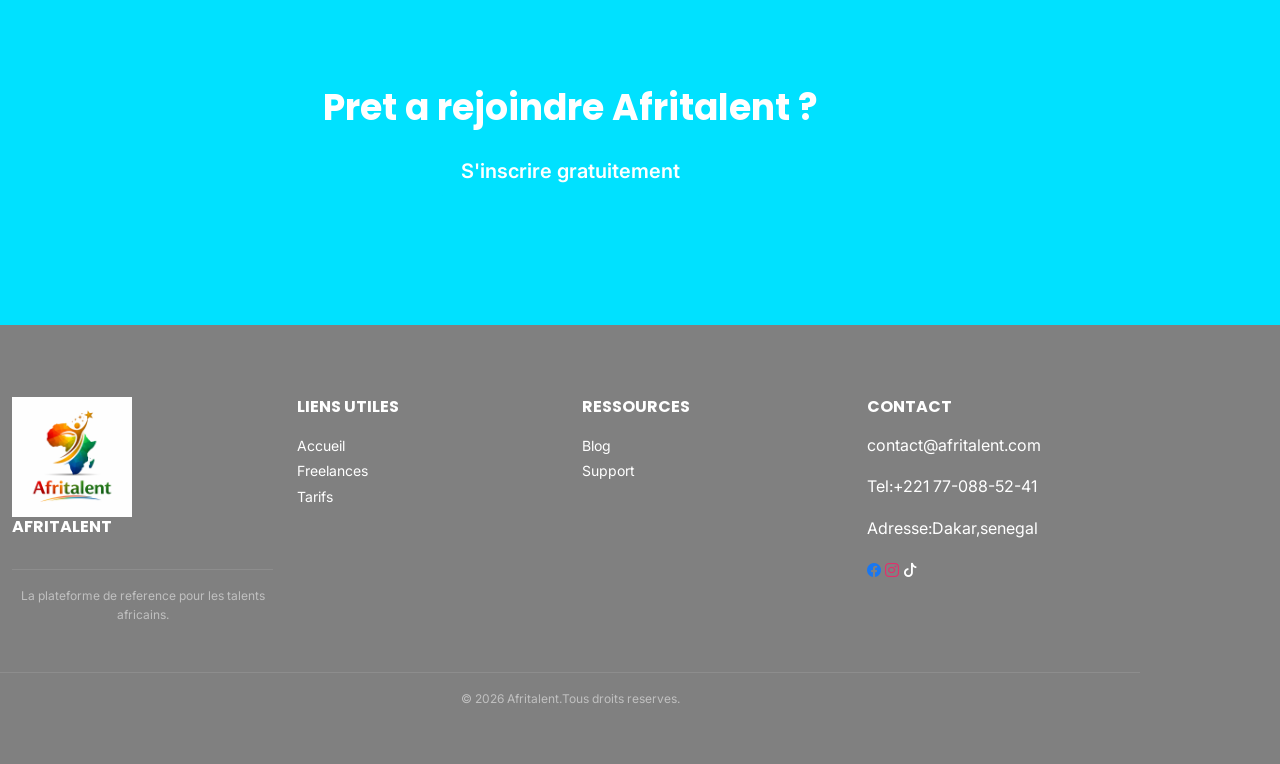
==== commit 3d7a7015: "JS : filtrage dynamique des freelances et validation du formulaire de contact" ====
--- a/index.html
+++ b/index.html
@@ -34,6 +34,8 @@
                 </div>
             </div>
         </nav>
+
+    
     </header>
     <main>
         <section id="hero">
@@ -65,69 +67,68 @@
                 </div>
             </div>
         </section>
-
         <section id="Categories">
             <div class="container py-5">
                 <h2>Nos categories de services</h2>
-                <div class="row">
-                    <div class="col-md-4">
-                        <div class="card">
-                            <div class="card-body text-center">
-                                <i class="bi bi-code-slash"></i>
-                                <h3>Developpement web</h3>
-                                <p>350 freelances disponibles</p>
-                            </div>
-                        </div>
-                    </div>
-                    <div class="col-md-4">
-                        <div class="card">
-                            <div class="card-body text-center">
-                                <i class="bi bi-palette"></i>
-                                <h3>Design</h3>
-                                <p>200 freelances disponibles</p>
-                            </div>
-                        </div>
-                    </div>
-                    <div class="col-md-4">
-                        <div class="card">
-                            <div class="card-body text-center">
-                                <i class="bi bi-megaphone"></i>
-                                <h3>Marketing Digital</h3>
-                                <p>150 freelances disponibles</p>
-                            </div>
-                        </div>
-                    </div>
-                    <div class="col-md-4">
-                        <div class="card">
-                            <div class="card-body text-center">
-                                <i class="bi bi-cpu"></i>
-                                <h3>Data & IA</h3>
-                                <p>100 freelances disponibles</p>
-                            </div>
-                        </div>
-                    </div>
-                    <div class="col-md-4">
-                        <div class="card">
-                            <div class="card-body text-center">
-                                <i class="bi bi-shield-lock"></i>
-                                <h3>Cyber-securite</h3>
-                                <p>110 freelances disponibles</p>
-                            </div>
-                        </div>
-                    </div>
-                    <div class="col-md-4">
-                        <div class="card">
-                            <div class="card-body text-center">
-                                <i class="bi bi-briefcase"></i>
-                                <h3>Gestion</h3>
-                                <p>40 freelances disponibles</p>
-                            </div>
-                        </div>
-                    </div>
-                </div>
-            </div>
-        </section>
-
+                <div class="row g-4">
+                    <div class="col-md-4">
+                        <div class="card h-100 text-center p-3">
+                            <div class="card-body">
+                                <i class="bi bi-code-slash fs-1"></i>
+                                <h3 class="card-title">Developpement web</h3>
+                                <p class="card-text">350 freelances disponibles</p>
+                            </div>
+                        </div>
+                    </div>
+                    <div class="col-md-4">
+                        <div class="card h-100 text-center p-3">
+                            <div class="card-body">
+                                <i class="bi bi-brush fs-1"></i>
+                                <h3 class="card-title">Design</h3>
+                                <p class="card-text">200 freelances disponibles</p>
+                            </div>
+                        </div>
+                    </div>
+                    <div class="col-md-4">
+                        <div class="card h-100 text-center p-3">
+                            <div class="card-body">
+                                <i class="bi bi-megaphone fs-1"></i>
+                                <h3 class="card-title">Marketing Digital</h3>
+                                <p class="card-text">150 freelances disponibles</p>
+                            </div>
+                        </div>
+                    </div>
+                    <div class="col-md-4">
+                        <div class="card h-100 text-center p-3">
+                            <div class="card-body">
+                                <i class="bi bi-bar-chart fs-1"></i>
+                                <h3 class="card-title">Data & IA</h3>
+                                <p class="card-text">100 freelances disponibles</p>
+                            </div>
+                        </div>
+                    </div>
+                    <div class="col-md-4">
+                        <div class="card h-100 text-center p-3">
+                            <div class="card-body">
+                                <i class="bi bi-shield-lock fs-1"></i>
+                                <h3 class="card-title">Cyber-sécurité</h3>
+                                <p class="card-text">110 freelances disponibles</p>
+                            </div>
+                        </div>
+                    </div>
+                    <div class="col-md-4">
+                        <div class="card h-100 text-center p-3">
+                            <div class="card-body">
+                                <i class="bi bi-briefcase fs-1"></i>
+                                <h3 class="card-title">Gestion</h3>
+                                <p class="card-text">40 freelances disponibles</p>
+                            </div>
+                        </div>
+                    </div>
+                </div>
+            </div>
+        </section>
+                    
         <section id="comment-ca-marche">
             <div class="container py-5">
                 <h2>Comment ca marche?</h2>
--- a/css/style.css
+++ b/css/style.css
@@ -20,9 +20,13 @@
     color: var(--couleur-texte);
     background-color:var(--couleur-fond);
     line-height: 1.6;
-    overflow-x: hidden ;
-}
-
+    overflow-y: scroll !important;
+}
+body.dark-mode #hero{
+    background-image: linear-gradient(rgba(0, 0, 0, 0.7), rgba(0, 0, 0, 0.7)), url('../images/IMG_01.jpeg')!important;
+    background-size: cover !important;
+    background-position: center !important;
+}
 .container,
 .container-fluid,
 .row{
@@ -47,7 +51,7 @@
     height: auto;
 }
 #navbar{
-    background-color: var(--couleur-fond) !important;
+    background-color:#1a1a2e !important;
     padding: 16px 0;
     position: sticky;
     top: 0;
@@ -95,11 +99,13 @@
     border-color:black !important;
 }
 
-#filtres.containe {
+#filtres.container {
   display: flex !important;
   flex-wrap: wrap !important;
   gap: 16px !important;
+  justify-content: center !important;
   padding: 32px 16px !important;
+  
 }
 
 #cta .btn-primary{
@@ -116,10 +122,18 @@
     background-color: var(--couleur-fond);
 }
 #hero {
-     background-color: var(--couleur-fond);
-     padding: 80px 0;
-     text-align: center;
-     min-height: 70vh; 
+     
+    padding: 80px 0;
+    text-align: center;
+    min-height: 70vh; 
+    max-height: 100vh;
+    background-image: linear-gradient(rgba(0, 0, 0, 0.7), rgba(0, 0, 0, 0.7)), url('../images/IMG_01.jpeg');
+    background-size: cover;
+    background-position: center top;
+    background-repeat: no-repeat;
+    background-attachment: scroll;
+    position: relative;
+    
 } 
 #hero h1 { 
     font-size: 48px;
@@ -565,7 +579,9 @@
     cursor: pointer;
     z-index: 999;
     transition: all 0.3s ease;
-}
+   
+}
+
 #backToTop:hover{
     background-color: var(--couleur-primaire);
 }
@@ -590,4 +606,9 @@
 .fade-in.visible{
     opacity: 1;
     transform: translateY(0);
+}
+.erreur{
+    color: red;
+    font-size: 12px;
+    margin-top: 4px;
 }
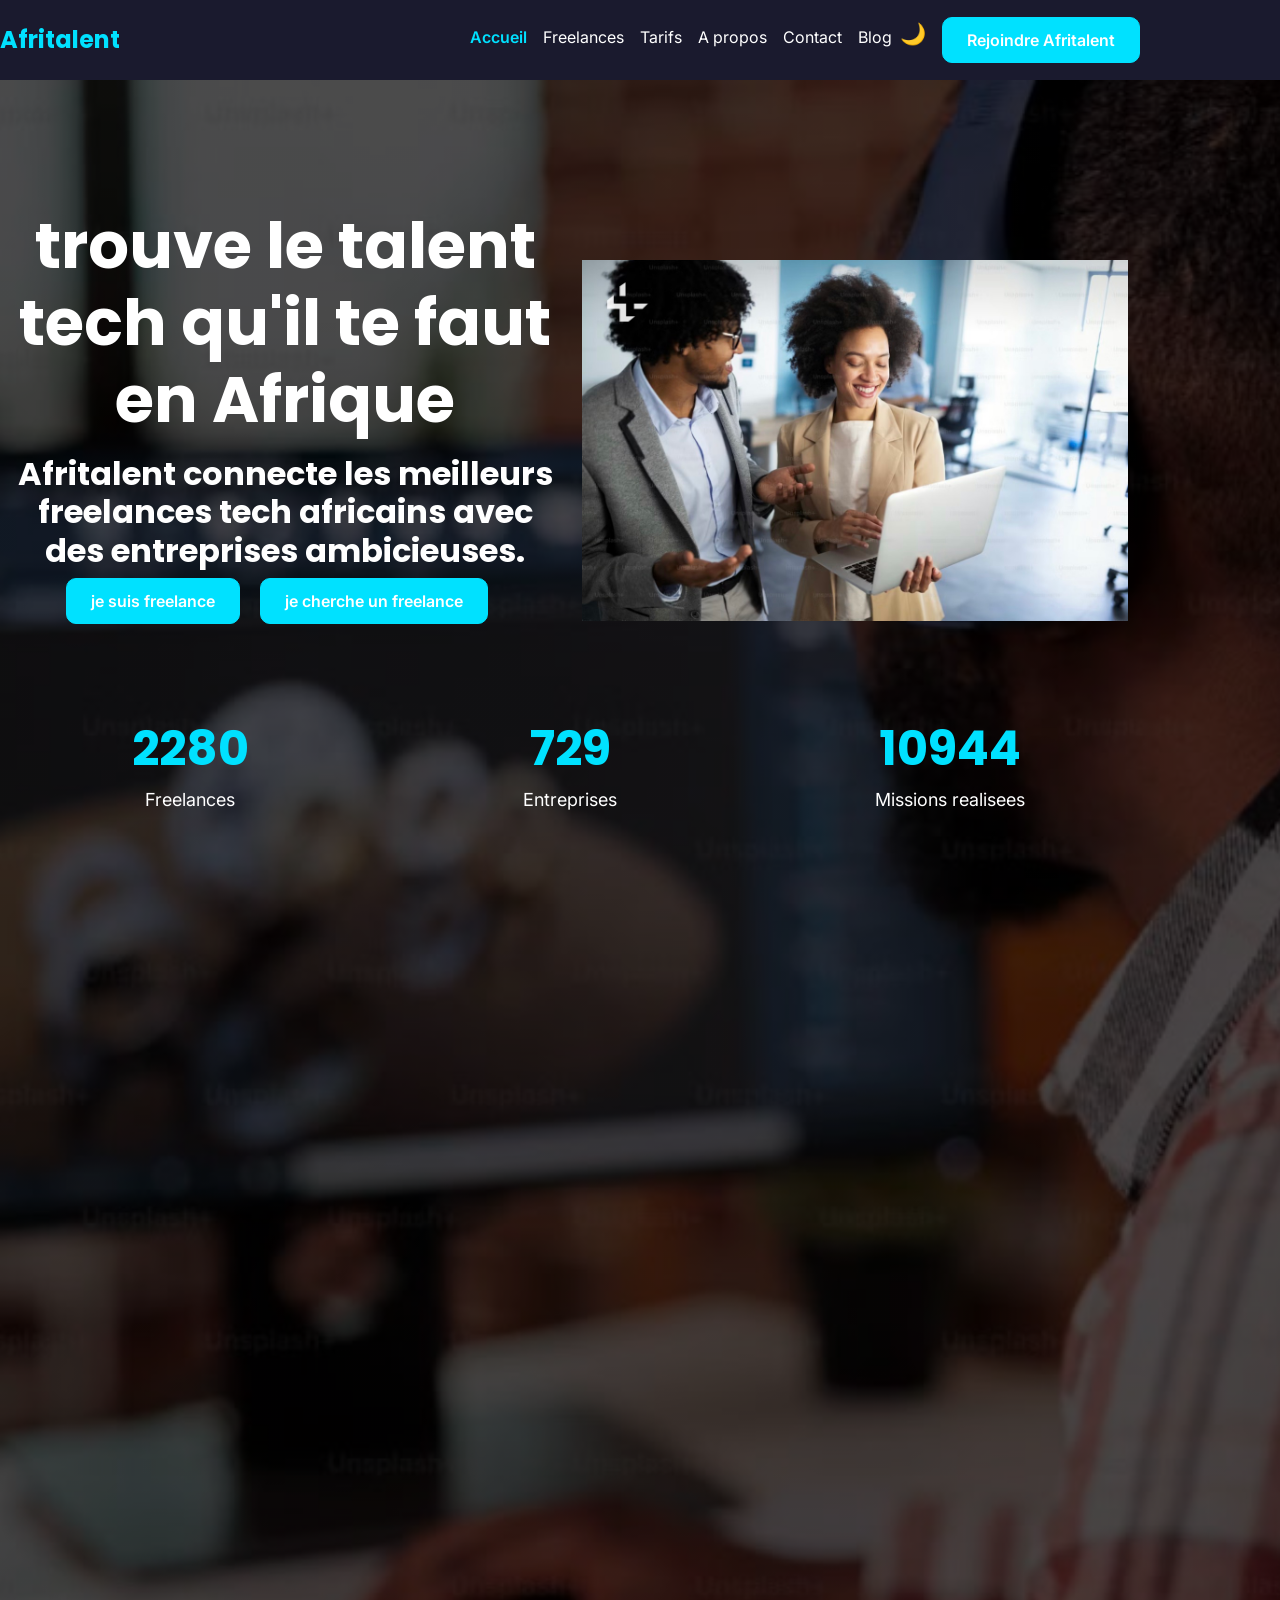
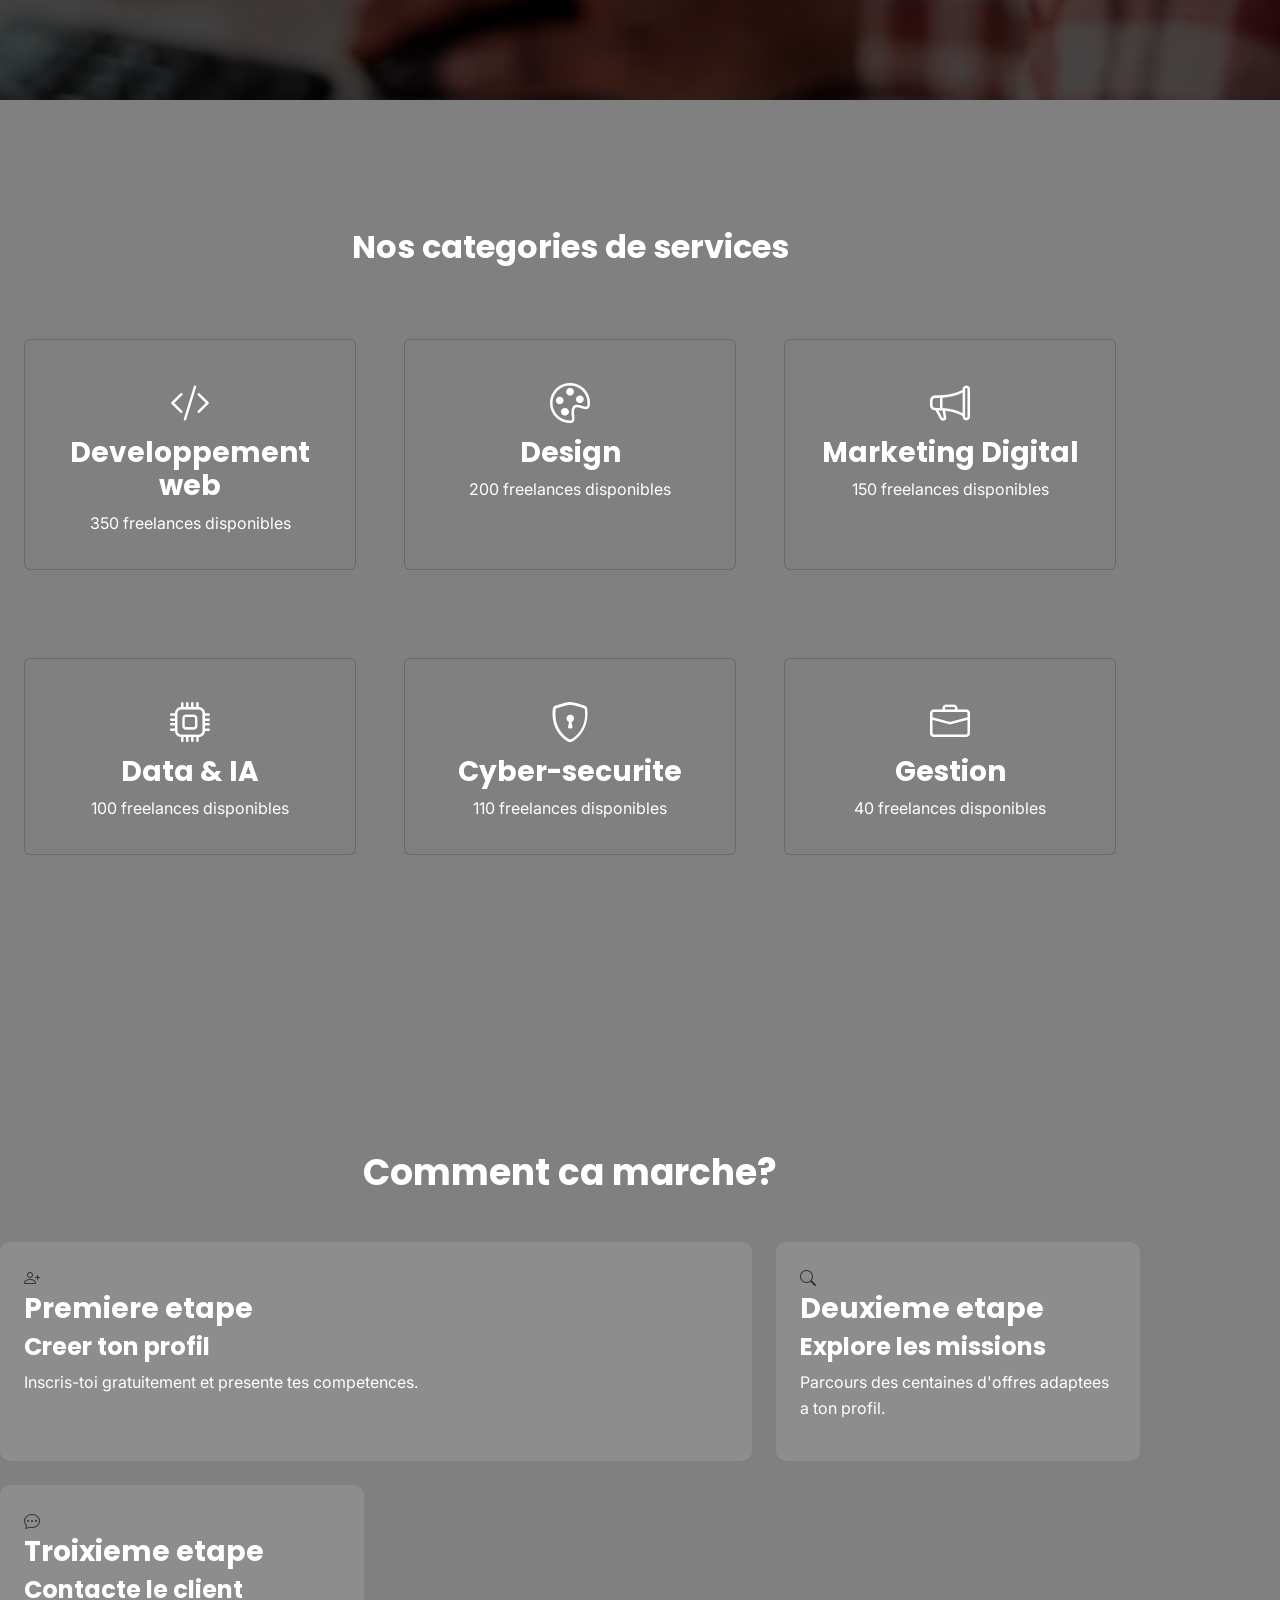
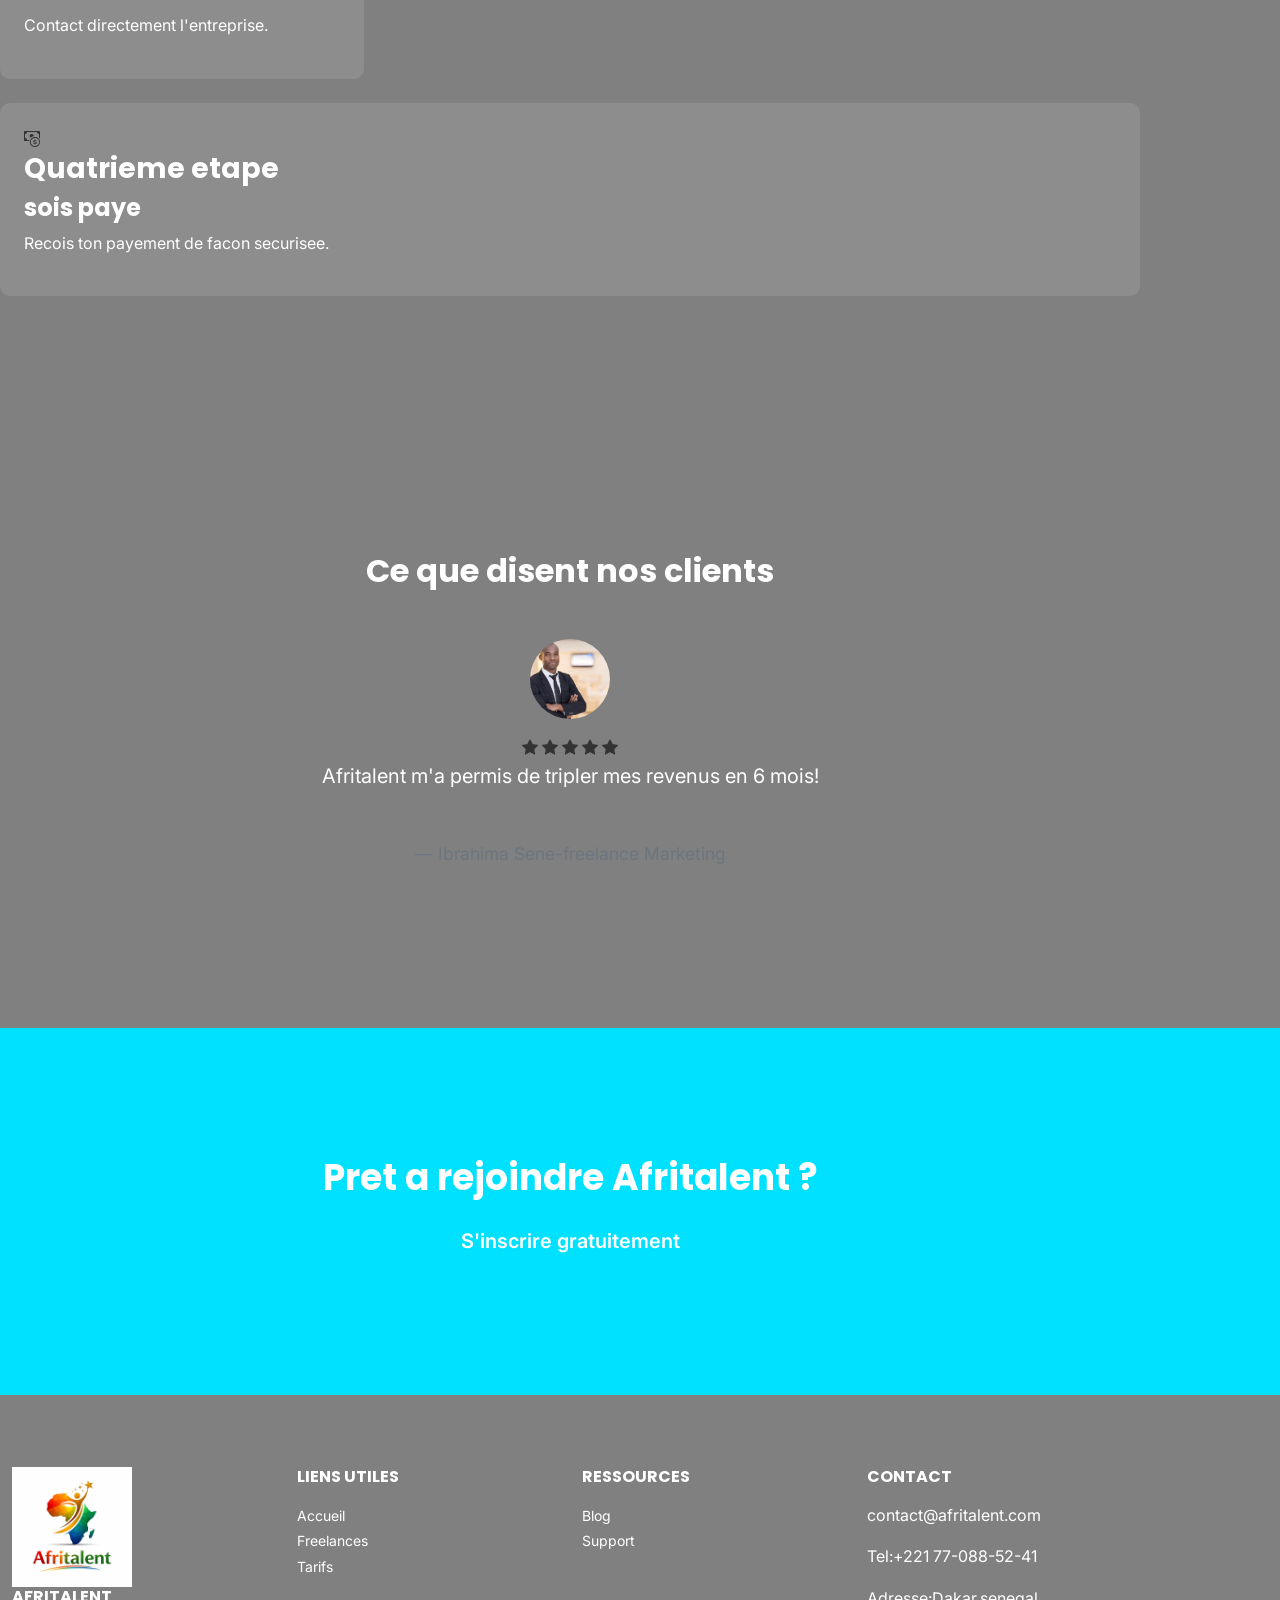
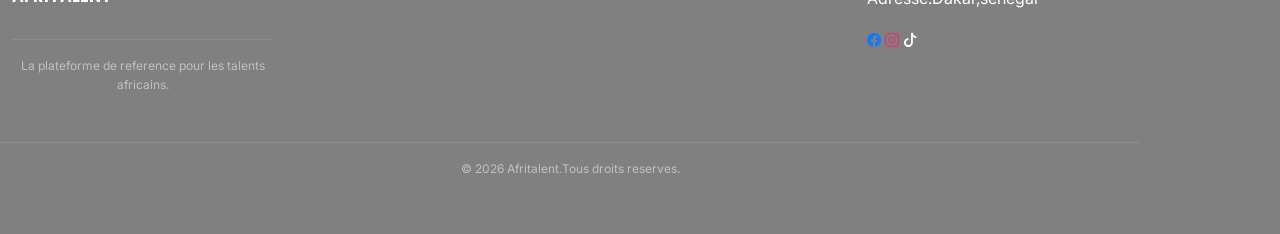
==== commit 79963b13: "finalisation : corrections responsive, optimisation du code et commentaires" ====
--- a/index.html
+++ b/index.html
@@ -11,13 +11,10 @@
 </head>
 <body>
     <header>
-        <nav class="navbar navbar-expand-lg navbar-dark bg-dark">
+        <nav id="navbar" class="navbar navbar-expand-lg navbar-dark bg-dark">
             <div class="container">
                 <a class="navbar-brand" href="index.html">Afritalent</a>
-                <button class="navbar-toggler" type="button"
-                    data-bs-toggle="collapse"
-                    data-bs-target="#navMenu"
-                    aria-label="toggle navigation">
+                <button class="navbar-toggler" type="button" data-bs-toggle="collapse" data-bs-target="#navMenu" aria-label="toggle navigation">
                     <span class="navbar-toggler-icon"></span>
                 </button>
                 <div class="collapse navbar-collapse" id="navMenu">
@@ -34,8 +31,6 @@
                 </div>
             </div>
         </nav>
-
-    
     </header>
     <main>
         <section id="hero">
@@ -67,6 +62,7 @@
                 </div>
             </div>
         </section>
+
         <section id="Categories">
             <div class="container py-5">
                 <h2>Nos categories de services</h2>
@@ -83,7 +79,7 @@
                     <div class="col-md-4">
                         <div class="card h-100 text-center p-3">
                             <div class="card-body">
-                                <i class="bi bi-brush fs-1"></i>
+                                <i class="bi bi-palette fs-1"></i>
                                 <h3 class="card-title">Design</h3>
                                 <p class="card-text">200 freelances disponibles</p>
                             </div>
@@ -101,7 +97,7 @@
                     <div class="col-md-4">
                         <div class="card h-100 text-center p-3">
                             <div class="card-body">
-                                <i class="bi bi-bar-chart fs-1"></i>
+                                <i class="bi bi-cpu fs-1"></i>
                                 <h3 class="card-title">Data & IA</h3>
                                 <p class="card-text">100 freelances disponibles</p>
                             </div>
@@ -111,7 +107,7 @@
                         <div class="card h-100 text-center p-3">
                             <div class="card-body">
                                 <i class="bi bi-shield-lock fs-1"></i>
-                                <h3 class="card-title">Cyber-sécurité</h3>
+                                <h3 class="card-title">Cyber-securite</h3>
                                 <p class="card-text">110 freelances disponibles</p>
                             </div>
                         </div>
@@ -128,7 +124,7 @@
                 </div>
             </div>
         </section>
-                    
+
         <section id="comment-ca-marche">
             <div class="container py-5">
                 <h2>Comment ca marche?</h2>
@@ -249,8 +245,7 @@
                     <a href="#"><i class="bi bi-tiktok"></i></a>
                 </div>
             </div>
-            <p>&copy; <span id="annee"></span>
-            Afritalent.Tous droits reserves.</p>
+            <p>&copy; <span id="annee"></span> Afritalent.Tous droits reserves.</p>
         </div>
     </footer>
     <button id="backToTop"><i class="bi bi-arrow-up"></i></button>
--- a/css/style.css
+++ b/css/style.css
@@ -1,3 +1,4 @@
+/*declaration des variables*/
 :root{
     --couleur-primaire:rgb(0, 225, 255);
     --couleur-secondaire:grey;
@@ -15,17 +16,13 @@
     padding: 0;
     box-sizing: border-box;
 }
+/*body*/
 body{
     font-family: var(--police-corps);
     color: var(--couleur-texte);
     background-color:var(--couleur-fond);
     line-height: 1.6;
     overflow-y: scroll !important;
-}
-body.dark-mode #hero{
-    background-image: linear-gradient(rgba(0, 0, 0, 0.7), rgba(0, 0, 0, 0.7)), url('../images/IMG_01.jpeg')!important;
-    background-size: cover !important;
-    background-position: center !important;
 }
 .container,
 .container-fluid,
@@ -46,10 +43,12 @@
 a{
     text-decoration: none;
 }
+/*images*/
 img{
     max-width: 100%;
     height: auto;
 }
+/*navbar*/
 #navbar{
     background-color:#1a1a2e !important;
     padding: 16px 0;
@@ -76,6 +75,7 @@
     color: var(--couleur-primaire) !important;
     font-weight: 600;
 }
+/*dark mode toggle*/
 #darkModeToggle{
     background: none;
     border: none;
@@ -83,6 +83,7 @@
     cursor: pointer;
     color: var(--couleur-blanc);
 }
+/*bouton*/
 .btn-primary,
 .btn-outline-primary{
     background-color: var(--couleur-primaire) !important;
@@ -107,7 +108,18 @@
   padding: 32px 16px !important;
   
 }
+@media (max-width: 768px) {
+  #filtres.container {
+    flex-direction: column !important;
+    align-items: center !important;
+  }
 
+  #filtres .btn{
+    width: 80% !important;
+    margin: 4px 0 !important;
+  }
+}
+/*section call to action*/
 #cta .btn-primary{
     background-color: var(--couleur-fond) !important;
     border-color: var(--couleur-fond) !important;
@@ -116,16 +128,18 @@
     background-color: black !important;
     border-color:black!important;
 }
+/*section titre*/
 #titre{
     text-align: center;
     padding: 80px 0;
     background-color: var(--couleur-fond);
 }
+/*section hero*/
 #hero {
      
     padding: 80px 0;
     text-align: center;
-    min-height: 70vh; 
+    min-height: 180vh; 
     max-height: 100vh;
     background-image: linear-gradient(rgba(0, 0, 0, 0.7), rgba(0, 0, 0, 0.7)), url('../images/IMG_01.jpeg');
     background-size: cover;
@@ -146,13 +160,19 @@
 #hero .btn {
     margin-right: 16px;
     margin-bottom: 48px;
+}
+body.dark-mode #hero{
+    background-image: linear-gradient(rgba(0, 0, 0, 0.7), rgba(0, 0, 0, 0.7)), url('../images/IMG_01.jpeg')!important;
+    background-size: cover !important;
+    background-position: center !important;
 } 
 .counter {
     color: var(--couleur-primaire); 
     font-size: 48px;
     font-weight: 700;
     font-family: var(--police-titre);
-} 
+}
+/*section comment ca marche*/
 #comment-ca-marche {
     padding: 80px 0;
     background-color: var(--couleur-fond); 
@@ -162,6 +182,7 @@
     margin-bottom: 48px;
     font-size: 36px;
 } 
+/*bento-grid*/
 .bento-grid {
     display: grid;
     grid-template-columns: repeat(3, 1fr); gap: 24px;
@@ -182,15 +203,16 @@
     font-weight: 700; 
     color: var(--couleur-primaire); 
 } 
-#categories { 
+/*section categories*/
+#Categories { 
     padding: 80px 0; 
     background-color: var(--couleur-fond); 
 }
-#categories h2 { 
+#Categories h2 { 
     text-align: center; 
     margin-bottom: 48px; 
 }
-#categories .col-md-4 { 
+#Categories .col-md-4 { 
     text-align: center; 
     padding: 24px; 
     border-radius: var(--rayon-bordure); 
@@ -206,7 +228,8 @@
     padding: 80px 0;
     background-color: var(--couleur-fond);
     text-align: center; 
-} 
+}
+/*section temoignages*/ 
 #temoignages h2 { 
     margin-bottom: 48px; 
 }
@@ -217,6 +240,7 @@
     object-position: center center; 
     margin-bottom: 16px; 
 }
+/*section call to action*/
 #cta { 
     padding: 80px 0; 
     background-color: var(--couleur-primaire); 
@@ -242,6 +266,7 @@
     background-color:black;
     border-color:black;
 }
+/*section grille de freelances*/
 #grille-freelances{
     padding: 80px 0;
     background-color: var(--couleur-fond);
@@ -251,6 +276,7 @@
     margin-bottom: 48px;
     color: var(--couleur-blanc);
 }
+/*card*/
 .card{
     background-color: var(--couleur-fond);
     color: var(--couleur-blanc);
@@ -274,7 +300,7 @@
     object-fit: cover !important;
     object-position: center center ;
 }
-
+/*photo-freelance*/
 #photopascale{
     object-position: center 5%!important;
 }
@@ -287,6 +313,7 @@
 #photofatou{
     object-position: center 5% !important;
 }
+/*section carte freelance*/
 .carte-freelance .card{
     height: 100% !important;
     background-color: var(--couleur-fond) !important;
@@ -303,6 +330,7 @@
 }
 
 
+/*section plans*/
 #plans{
     padding: 80px 0;
     background-color: var(--couleur-fond);
@@ -330,6 +358,7 @@
 #plans li{
     color: var(--couleur-blanc);
 }
+/*section FAQ*/
 #FAQ{
     padding: 80px 0;
     background-color: var(--couleur-fond);
@@ -339,6 +368,7 @@
     margin-bottom: 48px;
     color: var(--couleur-blanc);
 }
+/*section accordion*/
 .accordion-item{
     background-color: rgba(2555, 255, 255, 0.1);
     border: 1px solid rgba(2555, 255, 255, 0.1);
@@ -353,6 +383,7 @@
 .accordion-body{
     color: var(--couleur-blanc);
 }
+/*section histoire*/
 #histoire{
     padding: 80px 0;
     background-color: var(--couleur-fond);
@@ -371,6 +402,7 @@
     height: 300px;
     object-fit: cover;
 }
+/*section equipe*/
 #equipe{
     padding: 80px 0;
     background-color: var(--couleur-fond);
@@ -403,6 +435,7 @@
     color: var(--couleur-blanc);
     text-align: center;
 }
+/*section valeurs*/
 #valeurs{
     padding: 80px 0;
     background-color: var(--couleur-fond);
@@ -423,6 +456,7 @@
     text-align: center;
     padding: 24px;
 }
+/*section chiffres*/
 #chiffres{
     padding: 80px 0;
     background-color: var(--couleur-fond);
@@ -440,6 +474,7 @@
 #chiffres p{
     color: var(--couleur-blanc);
 }
+/*section contact*/
 #contact{
     padding: 80px, 0;
     background-color: var(--couleur-fond);
@@ -468,15 +503,12 @@
     border-color: var(--couleur-primaire);
     box-shadow: 0 0 0 3px rgba(2555,140, 0, 0.2);
 }
-.erreur{
-    color: red;
-    font-family: 12pxj
-}
 #contact iframe{
     border-radius: var(--rayon-bordure);
     width: 100%;
     height: 300px;
 }
+/*section footer*/
 footer{
     background-color: var(--couleur-fond);
     padding: 48px 0 16px;
@@ -513,6 +545,7 @@
     padding-top: 16px;
     margin-top: 32px;
 }
+/*media queries*/
 @media (max-width:768px) {
     #hero h1{
     font-size: 32px;
@@ -564,6 +597,7 @@
         grid-template-columns: repeat(3, 1fr);
     }
 }
+/*back to top*/
 #backToTop{
     display: none;
     position: fixed;
@@ -598,6 +632,7 @@
 body.dark-mode #cta{
     background-color: #111111 !important;
 }
+/*fade-in*/
 .fade-in{
     opacity: 0;
     transform: translateY(30px);
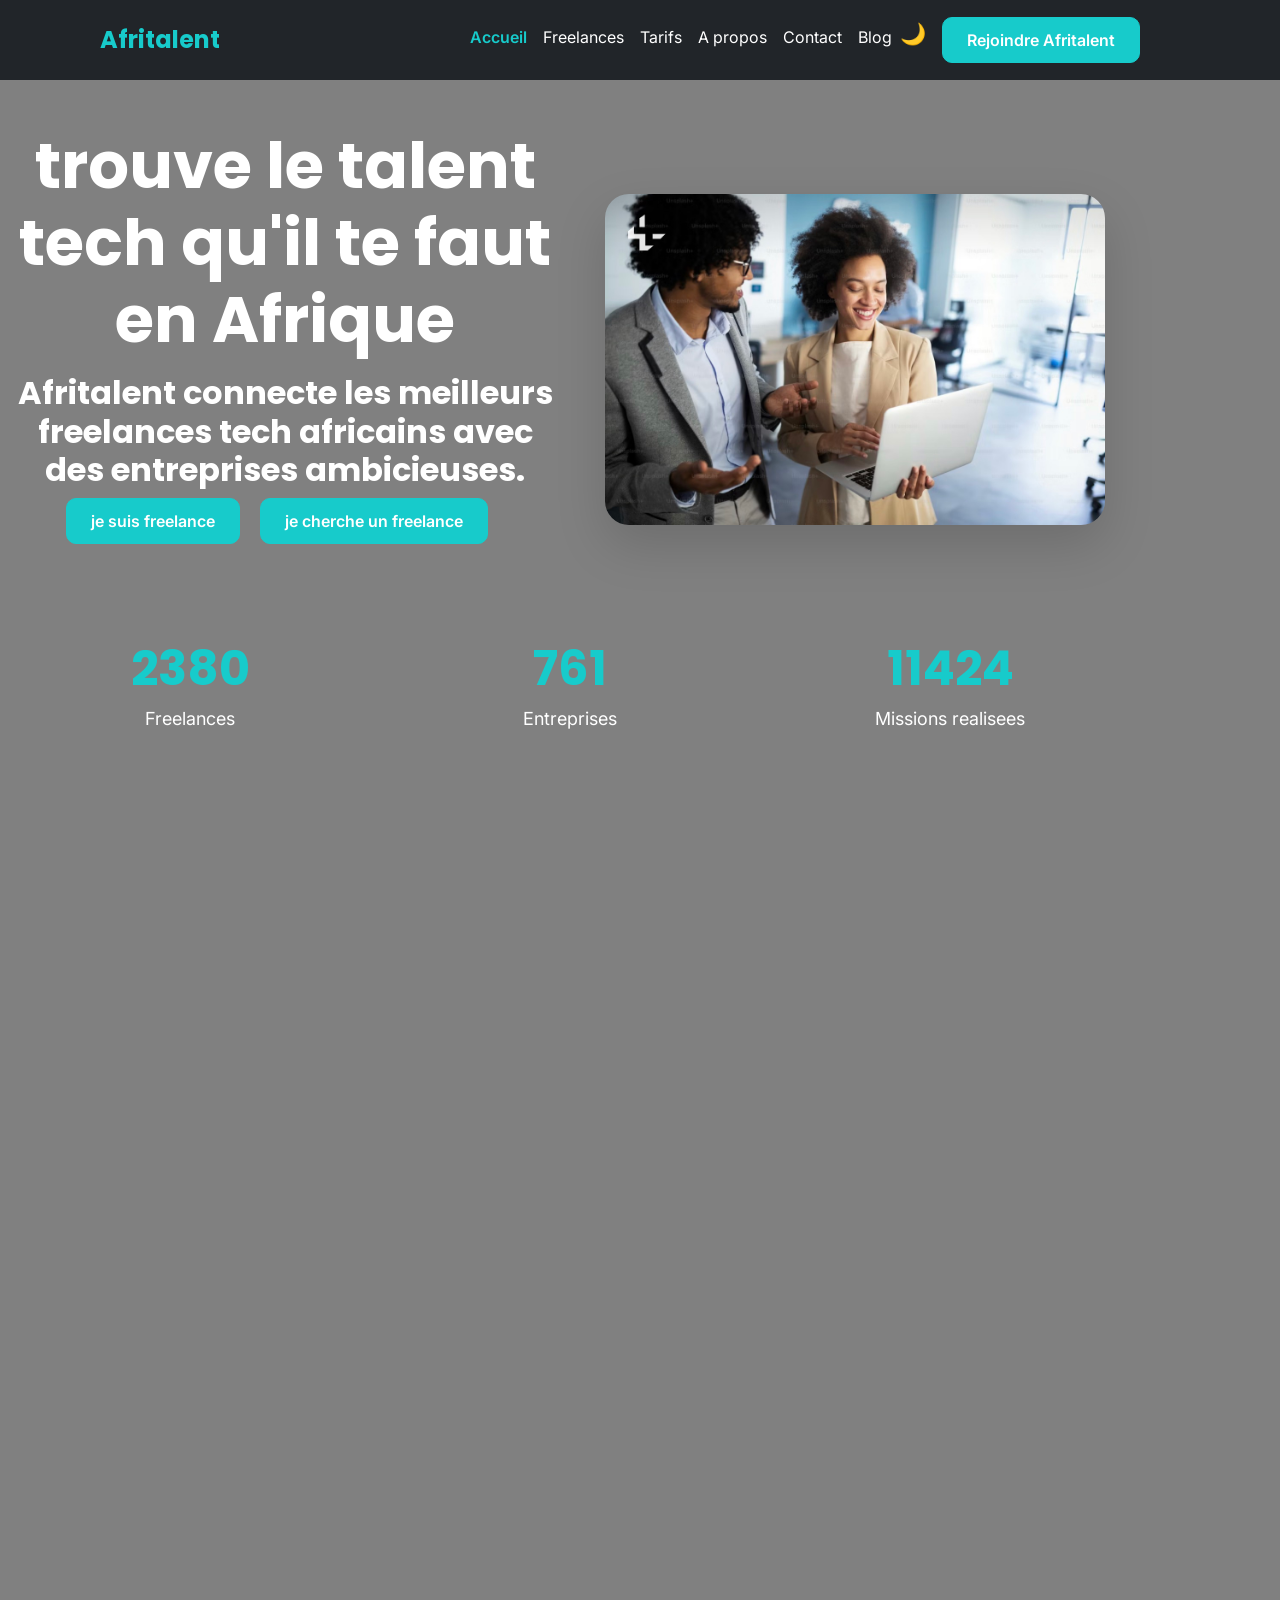
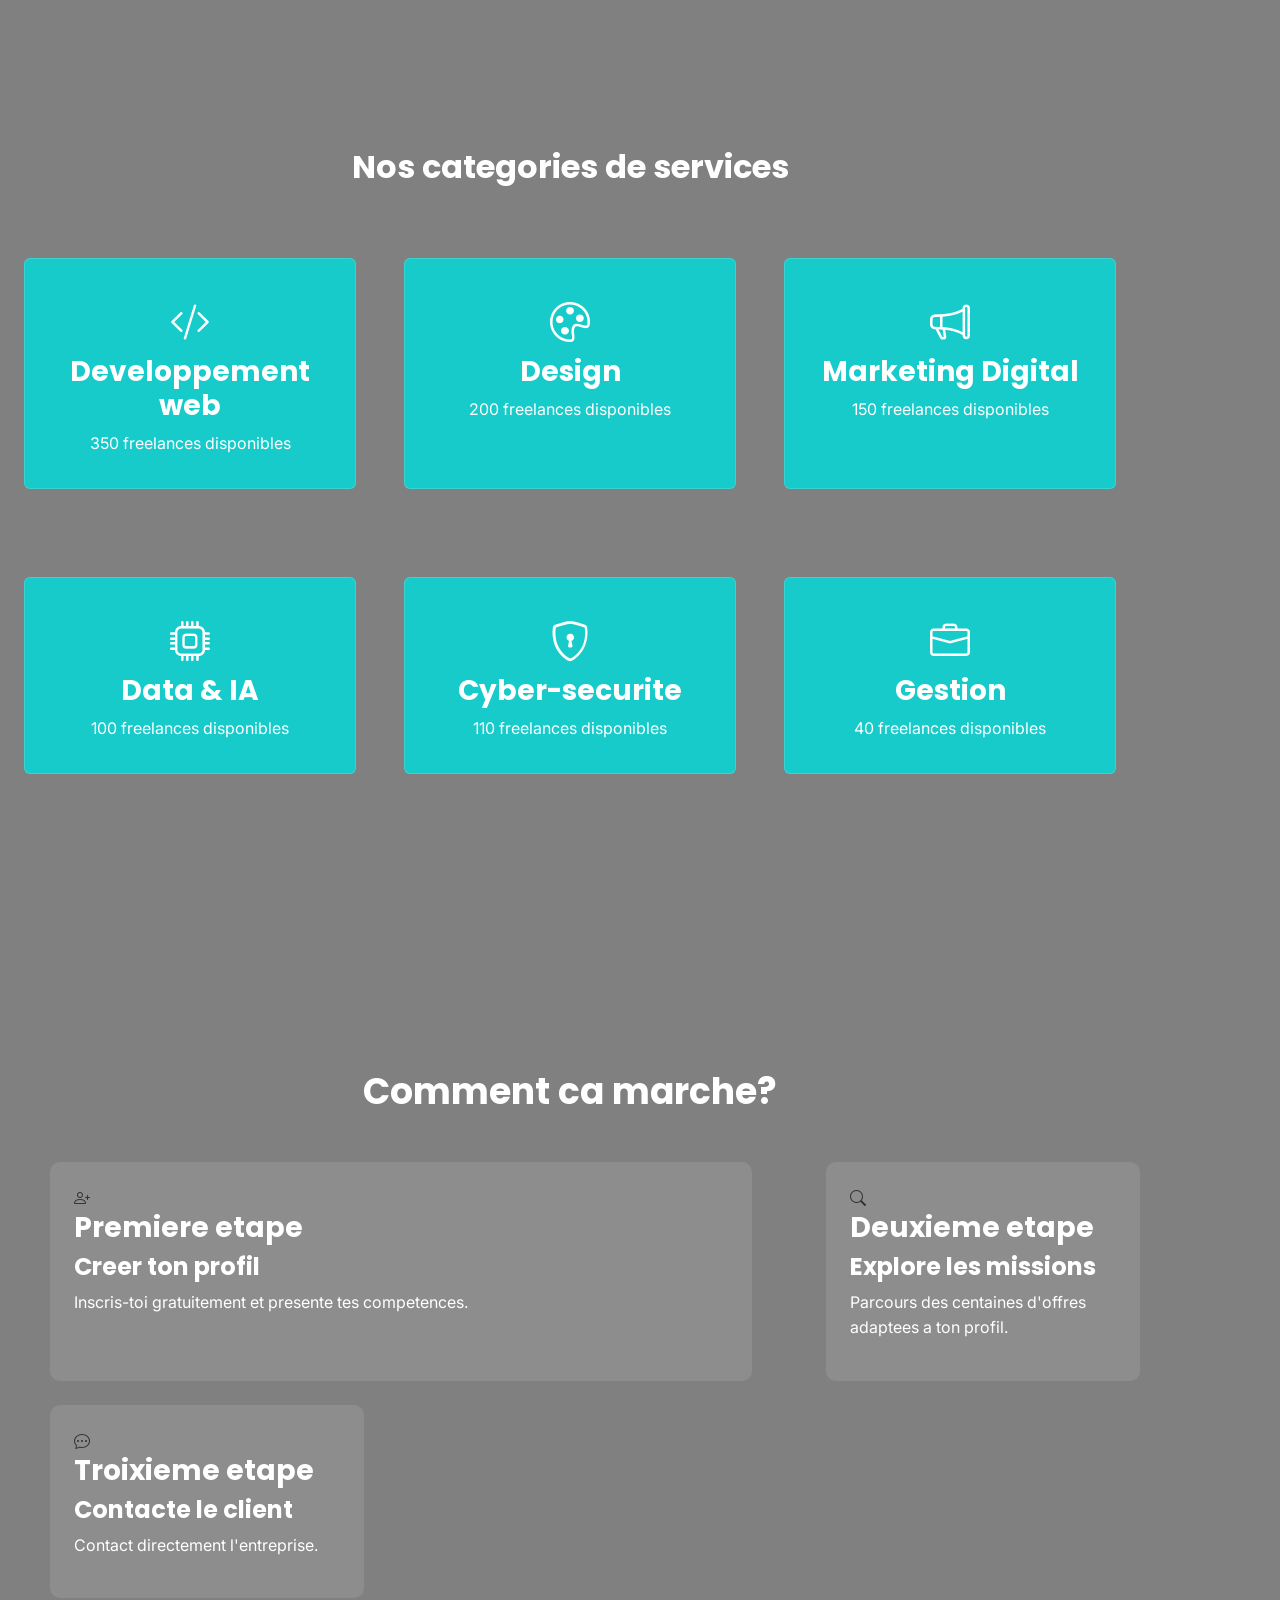
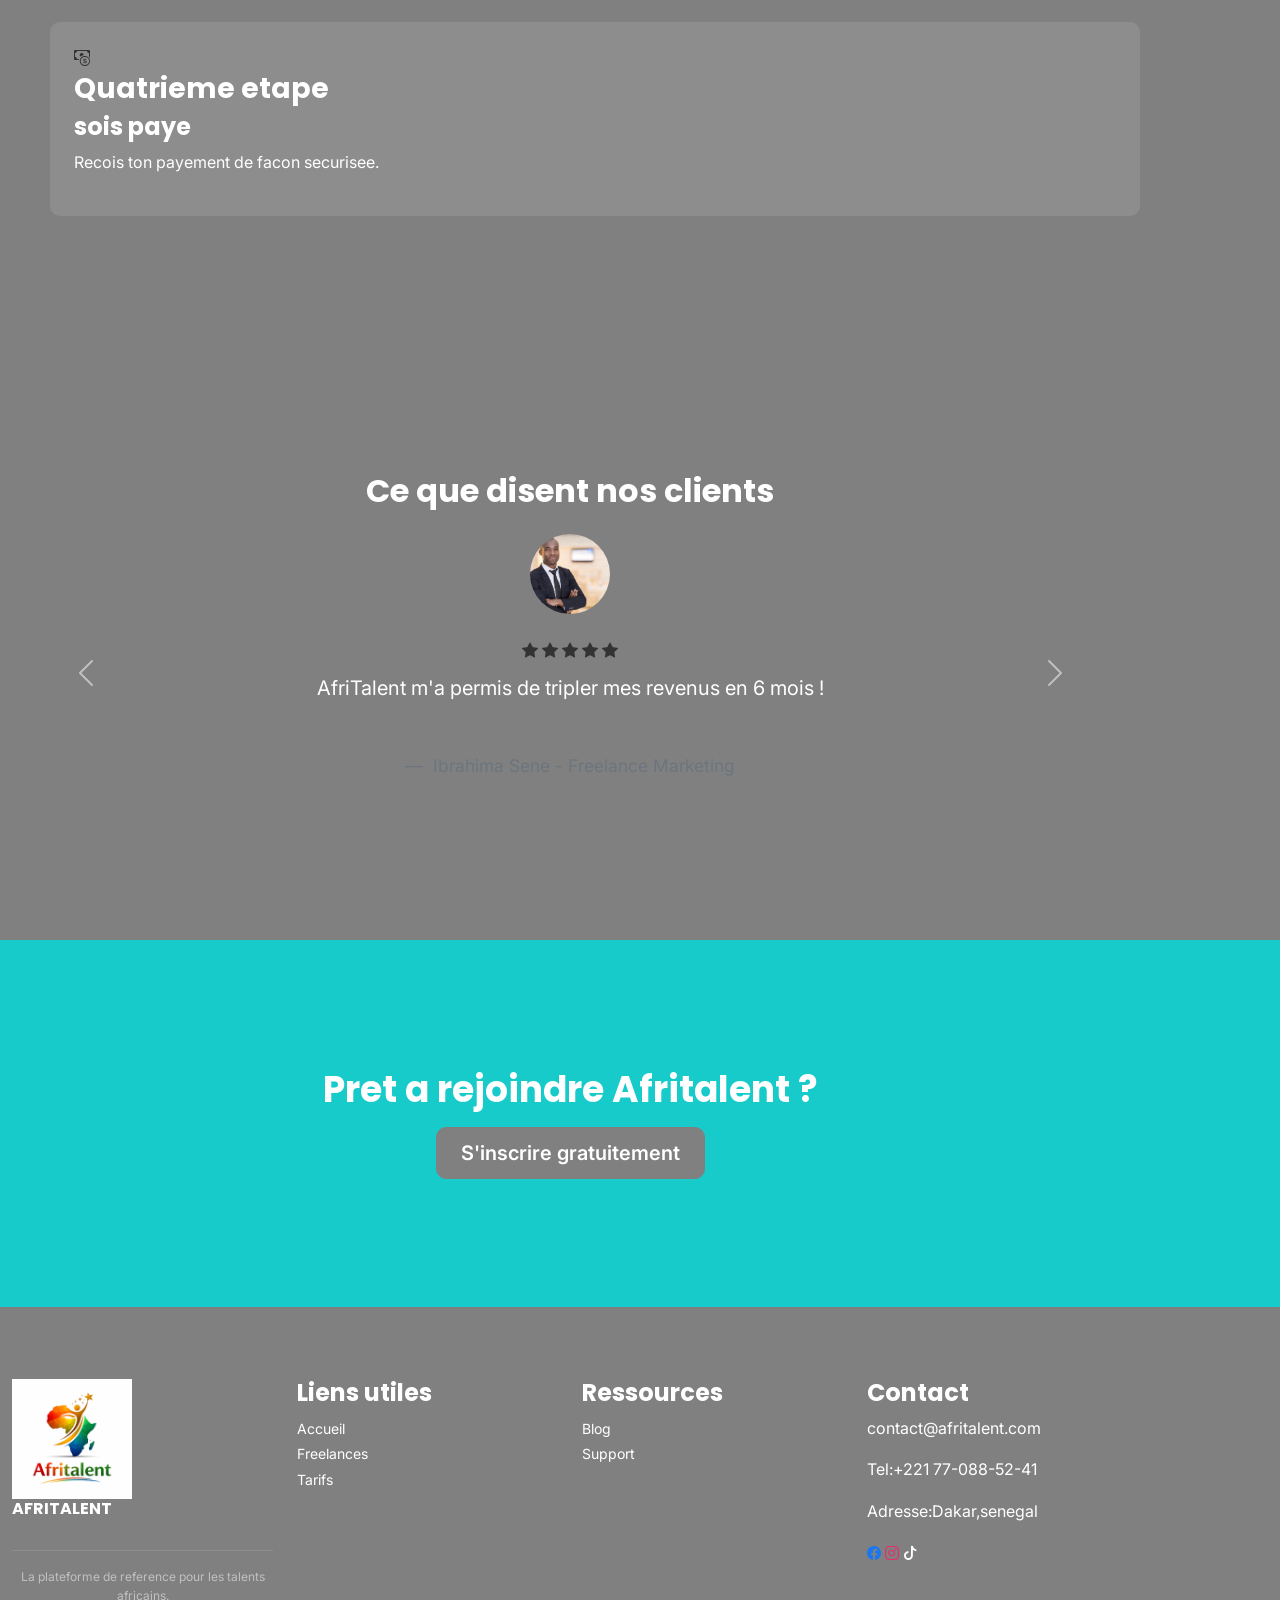
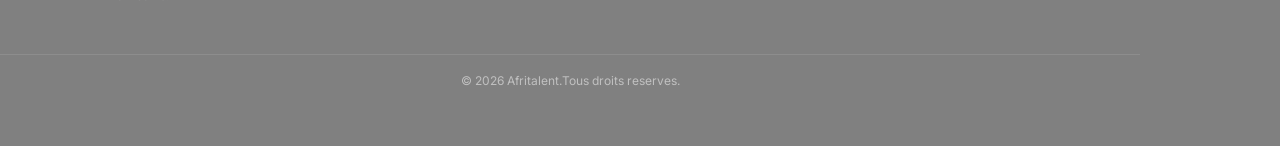
==== commit 75f66a65: "Deploiement Github pages, README finalisation et presentation mise à jour" ====
--- a/index.html
+++ b/index.html
@@ -11,7 +11,7 @@
 </head>
 <body>
     <header>
-        <nav id="navbar" class="navbar navbar-expand-lg navbar-dark bg-dark">
+        <nav id="navbar" class="navbar navbar-expand-lg fixed-top navbar-dark bg-dark">
             <div class="container">
                 <a class="navbar-brand" href="index.html">Afritalent</a>
                 <button class="navbar-toggler" type="button" data-bs-toggle="collapse" data-bs-target="#navMenu" aria-label="toggle navigation">
@@ -43,7 +43,7 @@
                         <a href="freelances.html" class="btn btn-outline-primary">je cherche un freelance</a>
                     </div>
                     <div class="col-md-6">
-                        <img src="images/IMG_7585 (1).jpeg" alt="freelance africain travaillant sur un ordinateur" class="img-fluid">
+                        <img src="images/IMG_7585 (1).jpeg" alt="freelance africain travaillant sur un ordinateur" class="img-fluid hero-image">
                     </div>
                 </div>
                 <div class="row mt-5">
@@ -67,7 +67,7 @@
             <div class="container py-5">
                 <h2>Nos categories de services</h2>
                 <div class="row g-4">
-                    <div class="col-md-4">
+                    <div class="col-md-4 fade-in">
                         <div class="card h-100 text-center p-3">
                             <div class="card-body">
                                 <i class="bi bi-code-slash fs-1"></i>
@@ -76,7 +76,7 @@
                             </div>
                         </div>
                     </div>
-                    <div class="col-md-4">
+                    <div class="col-md-4 fade-in">
                         <div class="card h-100 text-center p-3">
                             <div class="card-body">
                                 <i class="bi bi-palette fs-1"></i>
@@ -85,7 +85,7 @@
                             </div>
                         </div>
                     </div>
-                    <div class="col-md-4">
+                    <div class="col-md-4 fade-in">
                         <div class="card h-100 text-center p-3">
                             <div class="card-body">
                                 <i class="bi bi-megaphone fs-1"></i>
@@ -94,7 +94,7 @@
                             </div>
                         </div>
                     </div>
-                    <div class="col-md-4">
+                    <div class="col-md-4 fade-in">
                         <div class="card h-100 text-center p-3">
                             <div class="card-body">
                                 <i class="bi bi-cpu fs-1"></i>
@@ -103,7 +103,7 @@
                             </div>
                         </div>
                     </div>
-                    <div class="col-md-4">
+                    <div class="col-md-4 fade-in">
                         <div class="card h-100 text-center p-3">
                             <div class="card-body">
                                 <i class="bi bi-shield-lock fs-1"></i>
@@ -112,7 +112,7 @@
                             </div>
                         </div>
                     </div>
-                    <div class="col-md-4">
+                    <div class="col-md-4 fade-in">
                         <div class="card h-100 text-center p-3">
                             <div class="card-body">
                                 <i class="bi bi-briefcase fs-1"></i>
@@ -159,48 +159,90 @@
 
         <section id="temoignages">
             <div class="container py-5">
-                <h2>Ce que disent nos clients</h2>
-                <div class="text-center">
-                    <img src="images/IMG_7587.jpeg" alt="Photo de ibrahima sene" width="80px">
-                    <div>
-                        <i class="bi bi-star-fill"></i>
-                        <i class="bi bi-star-fill"></i>
-                        <i class="bi bi-star-fill"></i>
-                        <i class="bi bi-star-fill"></i>
-                        <i class="bi bi-star-fill"></i>
-                    </div>
-                    <blockquote class="blockquote text-center">
-                        <p>Afritalent m'a permis de tripler mes revenus en 6 mois!</p>
-                        <footer class="blockquote-footer">Ibrahima Sene-freelance Marketing</footer>
-                    </blockquote>
-                </div>
-                <div class="carousel-item">
-                    <img src="images/IMG_7588.jpeg" alt="photo de seydina sow" width="80px">
-                    <div>
-                        <i class="bi bi-star-fill"></i>
-                        <i class="bi bi-star-fill"></i>
-                        <i class="bi bi-star-fill"></i>
-                        <i class="bi bi-star-fill"></i>
-                        <i class="bi bi-star-fill"></i>
-                    </div>
-                    <blockquote class="blockquote text-center">
-                        <p>On a trouve un developpeur excellent en moins de 48h.</p>
-                        <footer class="blockquote-footer">Seydina Sow-freelance Data Analyst</footer>
-                    </blockquote>
-                </div>
-                <div class="carousel-item">
-                    <img src="images/IMG_7581.jpeg" alt="Photo de elhadj malick" width="80px">
-                    <div>
-                        <i class="bi bi-star-fill"></i>
-                        <i class="bi bi-star-fill"></i>
-                        <i class="bi bi-star-fill"></i>
-                        <i class="bi bi-star-fill"></i>
-                        <i class="bi bi-star-fill"></i>
-                    </div>
-                    <blockquote class="blockquote text-center">
-                        <p>La meilleure plateforme pour les talents africains.</p>
-                        <footer class="blockquote-footer">Elhadj Malick</footer>
-                    </blockquote>
+                <h2 class="text-center mb-4">Ce que disent nos clients</h2>
+
+            <div id="carouselTemoignages" class="carousel slide text-center" data-bs-ride="carousel">
+
+                <div class="carousel-inner">
+
+                        <!-- Témoignage 1 -->
+                        <div class="carousel-item active">
+                            <img src="images/IMG_7587.jpeg" alt="Photo de Ibrahima Sene" width="80" class="rounded-circle">
+
+                            <div class="my-2">
+                                <i class="bi bi-star-fill"></i>
+                                <i class="bi bi-star-fill"></i>
+                                <i class="bi bi-star-fill"></i>
+                                <i class="bi bi-star-fill"></i>
+                                <i class="bi bi-star-fill"></i>
+                            </div>
+
+                            <blockquote class="blockquote">
+                                <p>AfriTalent m'a permis de tripler mes revenus en 6 mois !</p>
+                                <footer class="blockquote-footer">
+                                 Ibrahima Sene - Freelance Marketing
+                                </footer>
+                            </blockquote>
+                        </div>
+
+                        <!-- Témoignage 2 -->
+                        <div class="carousel-item">
+                            <img src="images/IMG_7588.jpeg" alt="Photo de Seydina Sow" width="80" class="rounded-circle">
+
+                            <div class="my-2">
+                                <i class="bi bi-star-fill"></i>
+                                <i class="bi bi-star-fill"></i>
+                                <i class="bi bi-star-fill"></i>
+                                <i class="bi bi-star-fill"></i>
+                                <i class="bi bi-star-fill"></i>
+                            </div>
+
+                            <blockquote class="blockquote">
+                                <p>On a trouvé un développeur excellent en moins de 48h.</p>
+                                <footer class="blockquote-footer">
+                                    Seydina Sow - Freelance Data Analyst
+                                </footer>
+                            </blockquote>
+                        </div>
+
+                        <!-- Témoignage 3 -->
+                        <div class="carousel-item">
+                            <img src="images/IMG_7581.jpeg" alt="Photo de Elhadj Malick" width="80" class="rounded-circle">
+
+                            <div class="my-2">
+                                <i class="bi bi-star-fill"></i>
+                                <i class="bi bi-star-fill"></i>
+                                <i class="bi bi-star-fill"></i>
+                                <i class="bi bi-star-fill"></i>
+                             <i class="bi bi-star-fill"></i>
+                            </div>
+
+                            <blockquote class="blockquote">
+                                <p>La meilleure plateforme pour les talents africains.</p>
+                                <footer class="blockquote-footer">
+                                    Elhadj Malick
+                                </footer>
+                            </blockquote>
+                        </div>
+
+                    </div>
+
+            
+                    <button class="carousel-control-prev" type="button"
+                            data-bs-target="#carouselTemoignages"
+                            data-bs-slide="prev">
+                        <span class="carousel-control-prev-icon"></span>
+                        <span class="visually-hidden">Précédent</span>
+                    </button>
+
+            
+                    <button class="carousel-control-next" type="button"
+                            data-bs-target="#carouselTemoignages"
+                            data-bs-slide="next">
+                        <span class="carousel-control-next-icon"></span>
+                        <span class="visually-hidden">Suivant</span>
+                    </button>
+
                 </div>
             </div>
         </section>
@@ -212,31 +254,31 @@
             </div>
         </section>
     </main>
-    <footer>
+    <footer class="fade-in">
         <div class="container py-4">
             <div class="row">
-                <div class="col-md-3">
+                <div class="col-md-3 fade-in">
                     <img src="images/DC664157-3EB7-4E74-A8DB-6AE48C035BEC.png" alt="logo Afritalent" width="120">
                     <h5>Afritalent</h5>
                     <p>La plateforme de reference pour les talents africains.</p>
                 </div>
-                <div class="col-md-3">
-                    <h5>Liens utiles</h5>
+                <div class="col-md-3 fade-in">
+                    <h4>Liens utiles</h4>
                     <ul>
                         <li><a href="index.html">Accueil</a></li>
                         <li><a href="freelances.html">Freelances</a></li>
                         <li><a href="tarifs.html">Tarifs</a></li>
                     </ul>
                 </div>
-                <div class="col-md-3">
-                    <h5>Ressources</h5>
+                <div class="col-md-3 fade-in">
+                    <h4>Ressources</h4>
                     <ul>
                         <li><a href="#">Blog</a></li>
                         <li><a href="#">Support</a></li>
                     </ul>
                 </div>
-                <div class="col-md-3">
-                    <h5>Contact</h5>
+                <div class="col-md-3 fade-in">
+                    <h4>Contact</h4>
                     <p>contact@afritalent.com</p>
                     <p>Tel:+221 77-088-52-41</p>
                     <p>Adresse:Dakar,senegal</p>
--- a/css/style.css
+++ b/css/style.css
@@ -1,8 +1,8 @@
 /*declaration des variables*/
 :root{
-    --couleur-primaire:rgb(0, 225, 255);
-    --couleur-secondaire:grey;
-    --couleur-fond:grey;
+    --couleur-primaire:rgb(23, 203, 203);
+    --couleur-secondaire:rgb(23, 203, 203);
+    --couleur-fond:gray;
     --couleur-texte:#333333;
     --couleur-blanc:#ffffff;
     --police-titre:'poppins',sans-serif;
@@ -50,18 +50,16 @@
 }
 /*navbar*/
 #navbar{
-    background-color:#1a1a2e !important;
-    padding: 16px 0;
-    position: sticky;
-    top: 0;
-    z-index: 1000;
-    transition: all 0.3s ease;
+   position:fixed;
+   top: 0;
+   z-index: 1000;
 }
 .navbar-brand{
     font-family: var(--police-titre);
     font-size: 24px;
     color: var(--couleur-primaire) !important;
     font-weight: 700;
+    padding-left: 100px;
 }
 .nav-link{
     color: var(--couleur-blanc) !important;
@@ -100,6 +98,7 @@
     border-color:black !important;
 }
 
+
 #filtres.container {
   display: flex !important;
   flex-wrap: wrap !important;
@@ -141,7 +140,7 @@
     text-align: center;
     min-height: 180vh; 
     max-height: 100vh;
-    background-image: linear-gradient(rgba(0, 0, 0, 0.7), rgba(0, 0, 0, 0.7)), url('../images/IMG_01.jpeg');
+    
     background-size: cover;
     background-position: center top;
     background-repeat: no-repeat;
@@ -149,6 +148,19 @@
     position: relative;
     
 } 
+/* Image Hero */
+.hero-image{
+    width: 100%;
+    max-width: 500px;
+    border-radius: 24px;
+    box-shadow: 0 20px 50px rgba(0,0,0,0.15);
+    transition: transform 0.4s ease, box-shadow 0.4s ease;
+}
+
+.hero-image:hover{
+    transform: translateY(-8px);
+    box-shadow: 0 30px 60px rgba(0,0,0,0.25);
+}
 #hero h1 { 
     font-size: 48px;
     margin-bottom: 16px; 
@@ -191,9 +203,13 @@
     background-color: rgba(255, 255, 255, 0.1);
     border-radius: var(--rayon-bordure);
     padding: 24px;
+    margin-left: 50px;
+    
+    
 }
 .bento-large {
     grid-column: span 2;
+    margin-left: 50px;
 }
 .bento-wide {
     grid-column: span 3;
@@ -220,13 +236,30 @@
     margin-bottom: 16px; 
 }
 #Categories .col-md-4:hover { 
-    background-color: black; 
+    
     transform: translateY(-5px); 
-    box-shadow: 0 8px 24px rgba(0, 0, 0, 0.3); 
+        
+}
+#Categorie .col-md-4.fade-in:nth-child(1){
+    transition-delay: 0s;
+}
+#Categorie .col-md-4.fade-in:nth-child(2){
+    transition-delay: 0.1s;
+}
+#Categorie .col-md-4.fade-in:nth-child(3){
+    transition-delay: 0.2s;
+}
+#Categorie .col-md-4.fade-in:nth-child(4){
+    transition-delay: 0.3s;
+}
+#Categorie .col-md-4.fade-in:nth-child(5){
+    transition-delay: 0.4s;
+}
+#Categorie .col-md-4.fade-in:nth-child(6){
+    transition-delay: 0.5s;
 }
 #temoignages { 
-    padding: 80px 0;
-    background-color: var(--couleur-fond);
+    padding: 80px 0;                
     text-align: center; 
 }
 /*section temoignages*/ 
@@ -256,7 +289,7 @@
     margin-bottom: 32px;
     color: var(--couleur-blanc);
 }
-#cta .btn-primary{
+#cta .btn-outline-primary{
     background-color: var(--couleur-fond) !important;
     border-color:var(--couleur-fond) !important;
     color: var(--couleur-blanc) !important;
@@ -278,15 +311,17 @@
 }
 /*card*/
 .card{
-    background-color: var(--couleur-fond);
+    background-color:rgb(23, 203, 203) !important; 
+    border: 1px solid rgba(2555, 255, 255, 0.15) !important;
     color: var(--couleur-blanc);
 }
 .card-freelance .card{
-     border-radius: var(--rayon-bordure);
+    border-radius: var(--rayon-bordure);
     overflow: hidden;
     transition: all 0.3s ease;
     margin-bottom: 24px;
-    background-color:rgba(255, 255, 255, 0.1);
+    background-color:rgb(23, 203, 203) !important;
+    border: 1px solid rgba(255, 255, 255, 0.2) !important;
     
 }
 .card-freelance .card:hover{
@@ -303,6 +338,7 @@
 /*photo-freelance*/
 #photopascale{
     object-position: center 5%!important;
+    
 }
 #photoaissatou{
     object-position: center 20% !important;
@@ -328,8 +364,33 @@
 .carte-freelance p{
     color: var(--couleur-blanc) !important;
 }
-
-
+.carte-freelance.fade-in:nth-child(1){
+    transition-delay: 0s;
+}
+.carte-freelance.fade-in:nth-child(2){
+    transition-delay: 0.1s;
+}
+.carte-freelance.fade-in:nth-child(3){
+    transition-delay: 0.2s;
+}
+.carte-freelance.fade-in:nth-child(4){
+    transition-delay: 0.3s;
+}
+.carte-freelance.fade-in:nth-child(5){
+    transition-delay: 0.4s;
+}
+.carte-freelance.fade-in:nth-child(6){
+    transition-delay: 0.5s;
+}
+.carte-freelance.fade-in:nth-child(7){
+    transition-delay: 0.6;
+}
+.carte-freelance.fade-in:nth-child(8){
+    transition-delay: 0.7;
+}
+.carte-freelance.fade-in:nth-child(9){
+    transition-delay: 0.8;
+}
 /*section plans*/
 #plans{
     padding: 80px 0;
@@ -361,7 +422,7 @@
 /*section FAQ*/
 #FAQ{
     padding: 80px 0;
-    background-color: var(--couleur-fond);
+    
 }
 #FAQ h2{
     text-align: center;
@@ -370,10 +431,11 @@
 }
 /*section accordion*/
 .accordion-item{
-    background-color: rgba(2555, 255, 255, 0.1);
+    background-color: rgb(23,203, 203);
     border: 1px solid rgba(2555, 255, 255, 0.1);
-    margin-bottom: 8px;
-    border-radius: var(--rayon-bordure) !important;
+    margin-bottom: 10px;
+    border-radius:10px;
+    border: none;
 }
 .accordion-button{
     background-color:transparent ;
@@ -435,6 +497,18 @@
     color: var(--couleur-blanc);
     text-align: center;
 }
+#equipe .col-md-3.fade-in:nth-child(1) {
+    transition-delay: 0s;
+}
+#equipe .col-md-3.fade-in:nth-child(2) {
+    transition-delay: 0.4s;
+}
+#equipe .col-md-3.fade-in:nth-child(3) {
+    transition-delay: 0.8s;
+}
+#equipe .col-md-3.fade-in:nth-child(4) {
+    transition-delay: 0.10s;
+}
 /*section valeurs*/
 #valeurs{
     padding: 80px 0;
@@ -455,6 +529,15 @@
 #valeurs .col-md-3{
     text-align: center;
     padding: 24px;
+}
+.carte-valeur{
+    transition: transform 0.3 ease, box-shadow 0.3s ease;
+    border:none ;
+    box-shadow: 0 2px 10px rgba(0, 0, 0, 0.1);
+}
+.carte-valeur:hover{
+    transform: translateY(-8px);
+    box-shadow: 0 8px 20px rgba(0, 0, 0, 0.2);
 }
 /*section chiffres*/
 #chiffres{
@@ -503,6 +586,11 @@
     border-color: var(--couleur-primaire);
     box-shadow: 0 0 0 3px rgba(2555,140, 0, 0.2);
 }
+#contact-form form{
+    background-color: rgb(23, 203, 203);
+    padding: 30px;
+    border-radius: 10px;
+}
 #contact iframe{
     border-radius: var(--rayon-bordure);
     width: 100%;
@@ -530,6 +618,27 @@
 }
 footer a:hover{
     color: var(--couleur-primaire) !important;
+}
+footer.fade-in{
+    opacity: 0;
+    transform: translateY(50px);
+    transition: opacity 0.8s ease, transform 0.8s ease;
+}
+.col-md-3.fade-in:nth-child(1) {
+    transition-delay: 0s;
+}
+.col-md-3.fade-in:nth-child(2) {
+    transition-delay: 0.2s;
+}
+.col-md-3.fade-in:nth-child(3) {
+    transition-delay: 0.4s;
+}
+.col-md-3.fade-in:nth-child(4) {
+    transition-delay: 0.6s;
+}
+footer.fade-in.visible{
+    opacity: 1;
+    transform: translateY(0);
 }
 .bi-facebook{color:
     #1877f2;}
